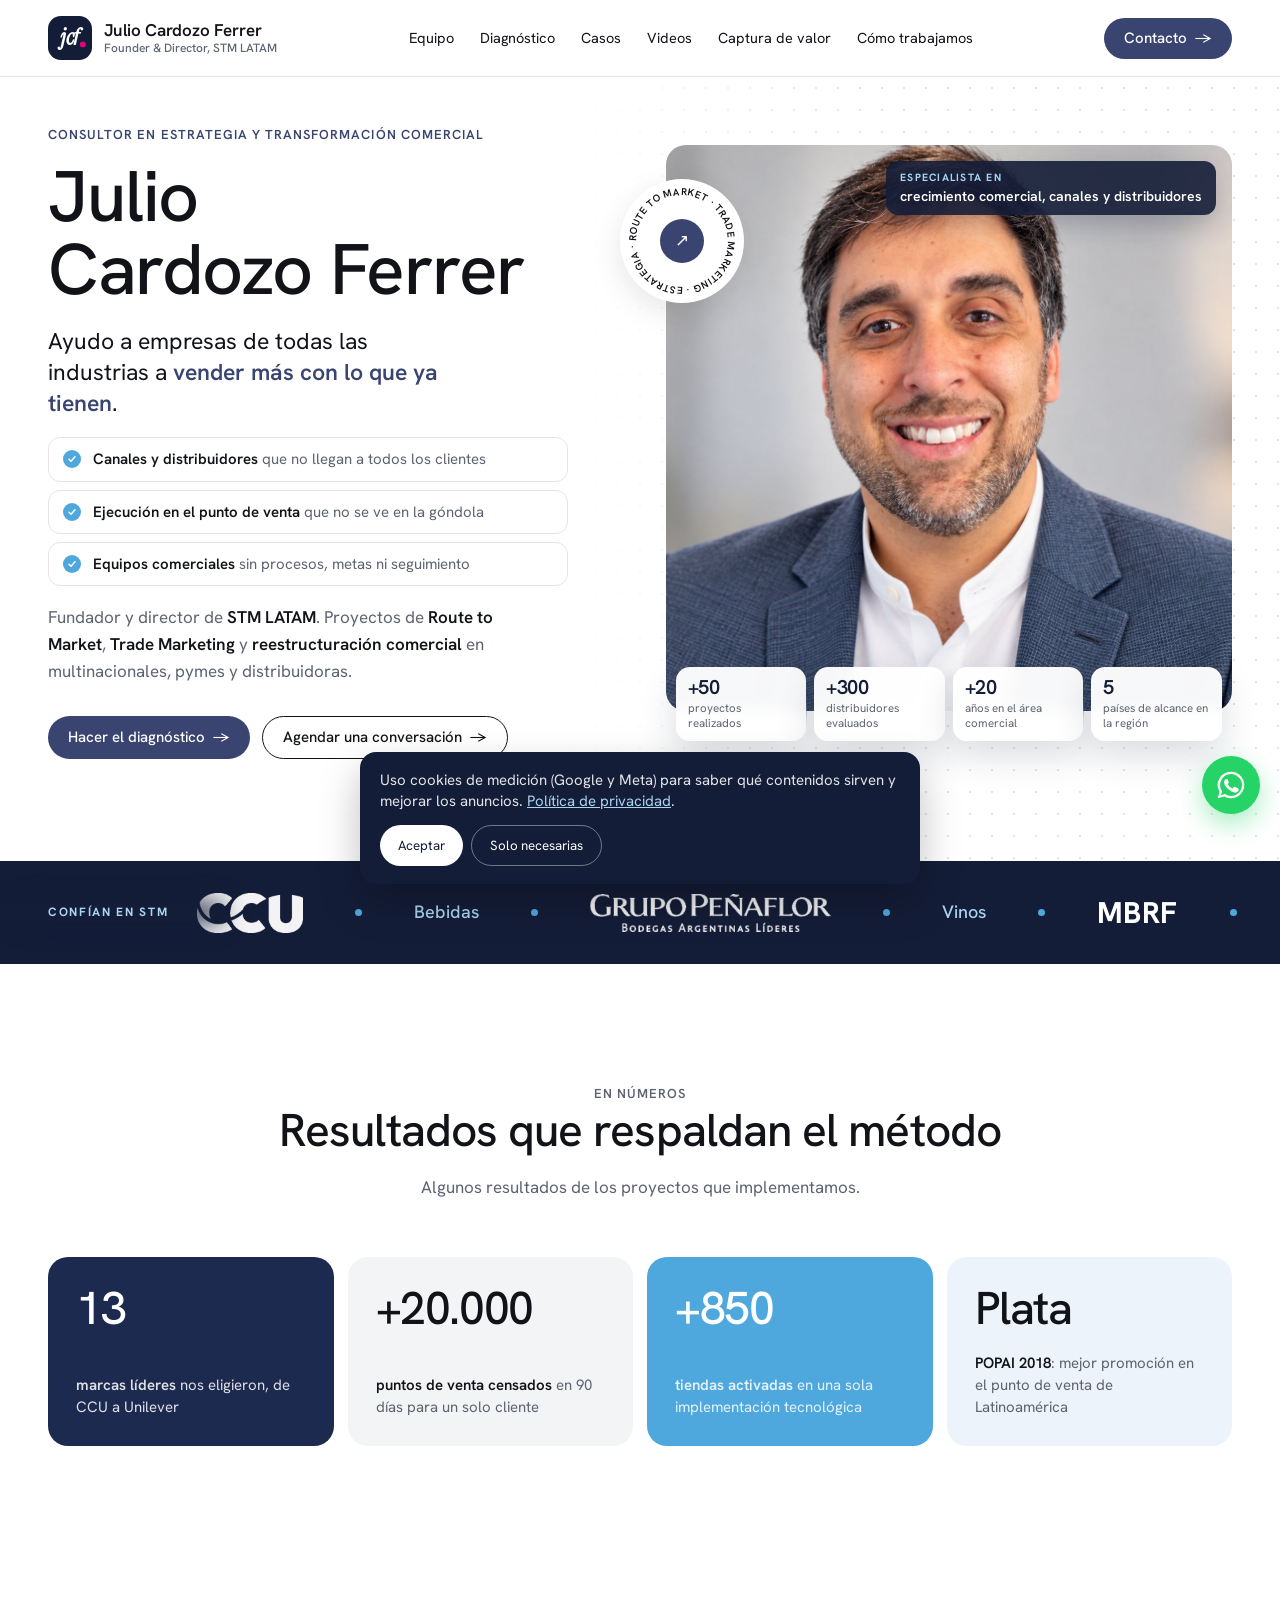
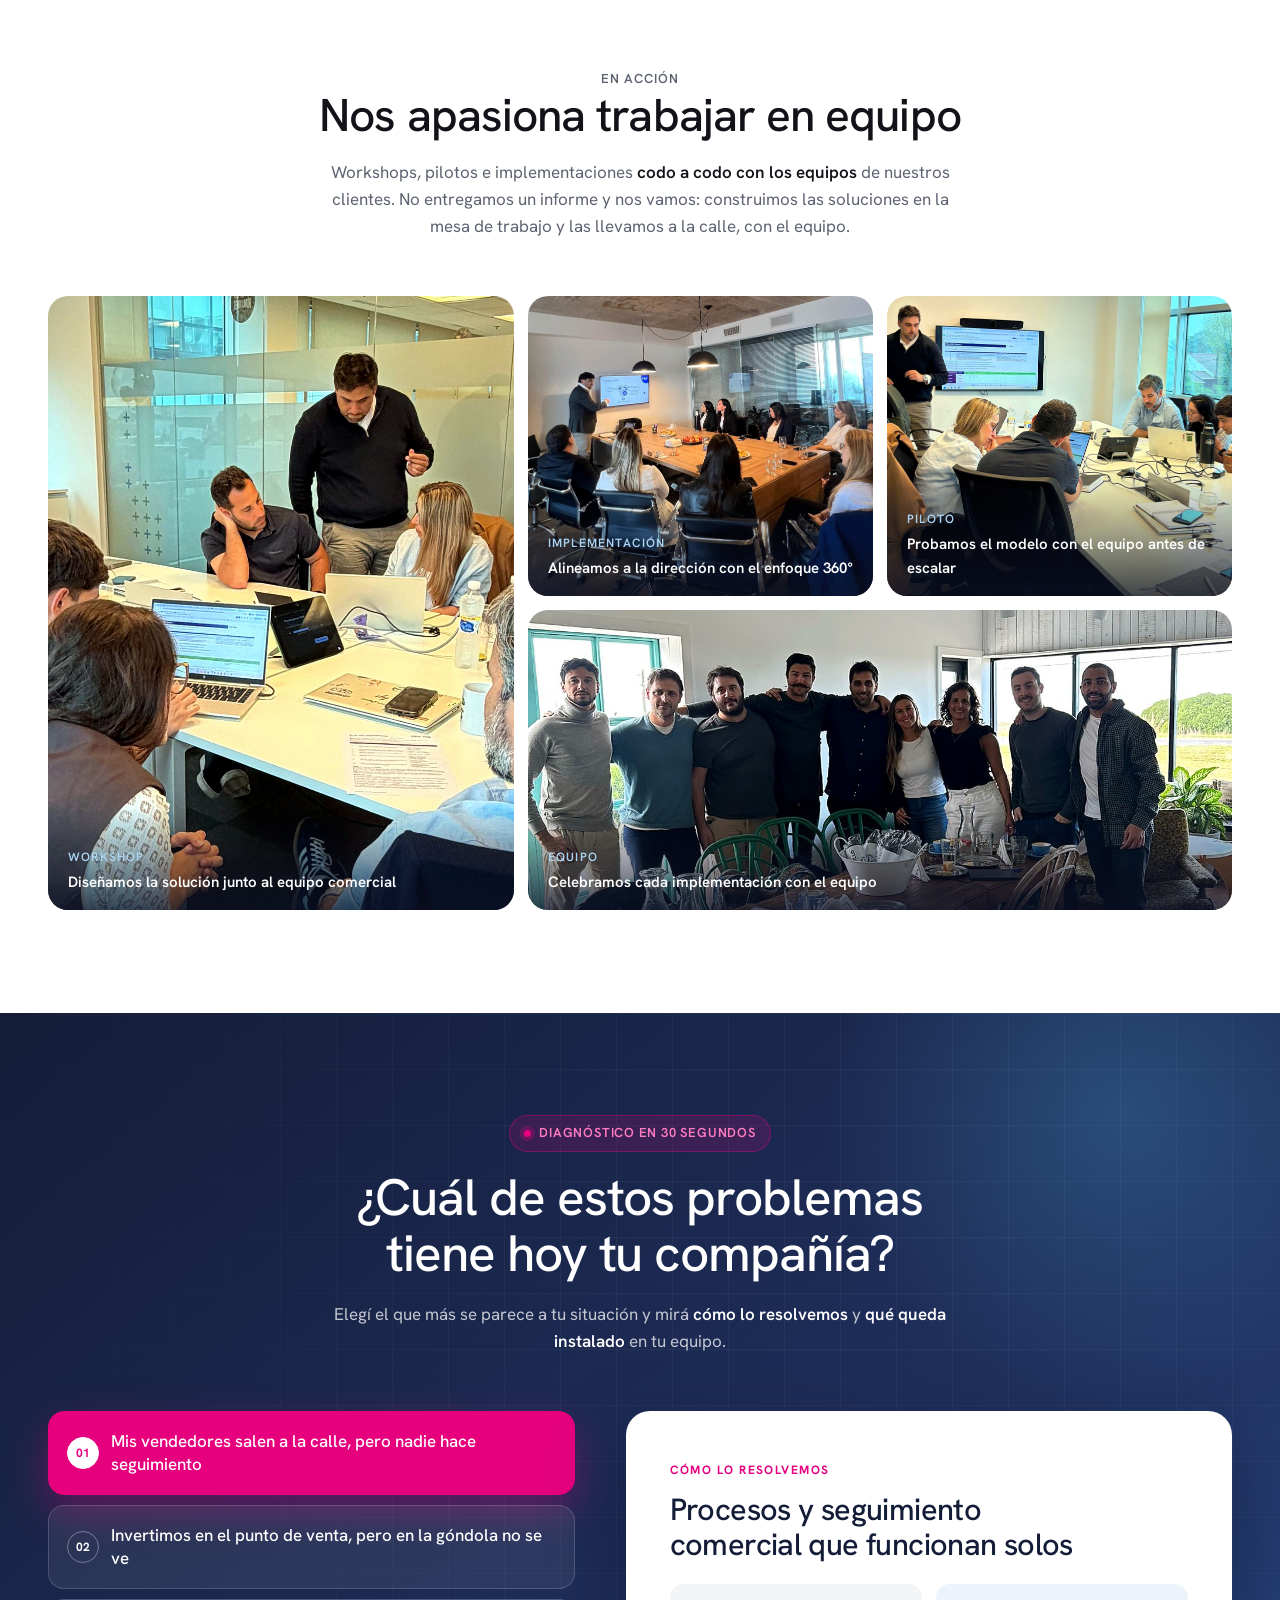
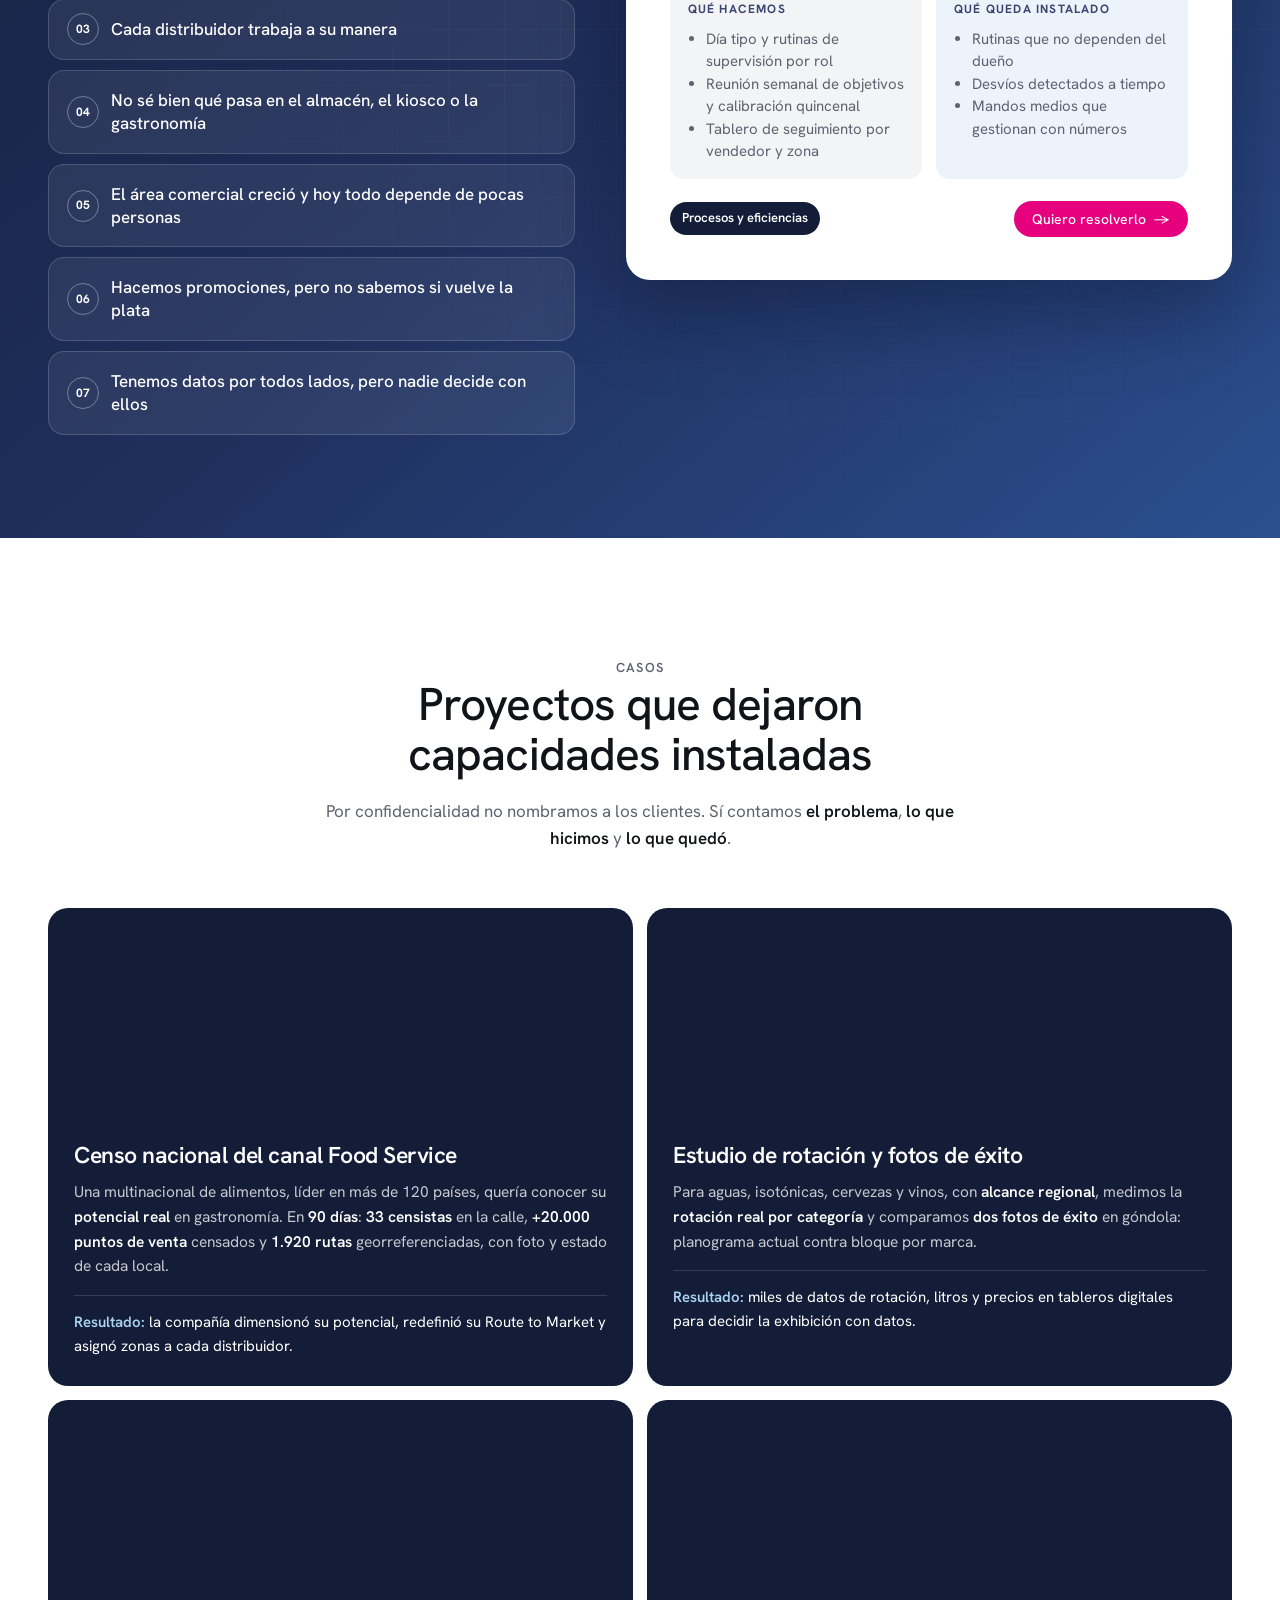
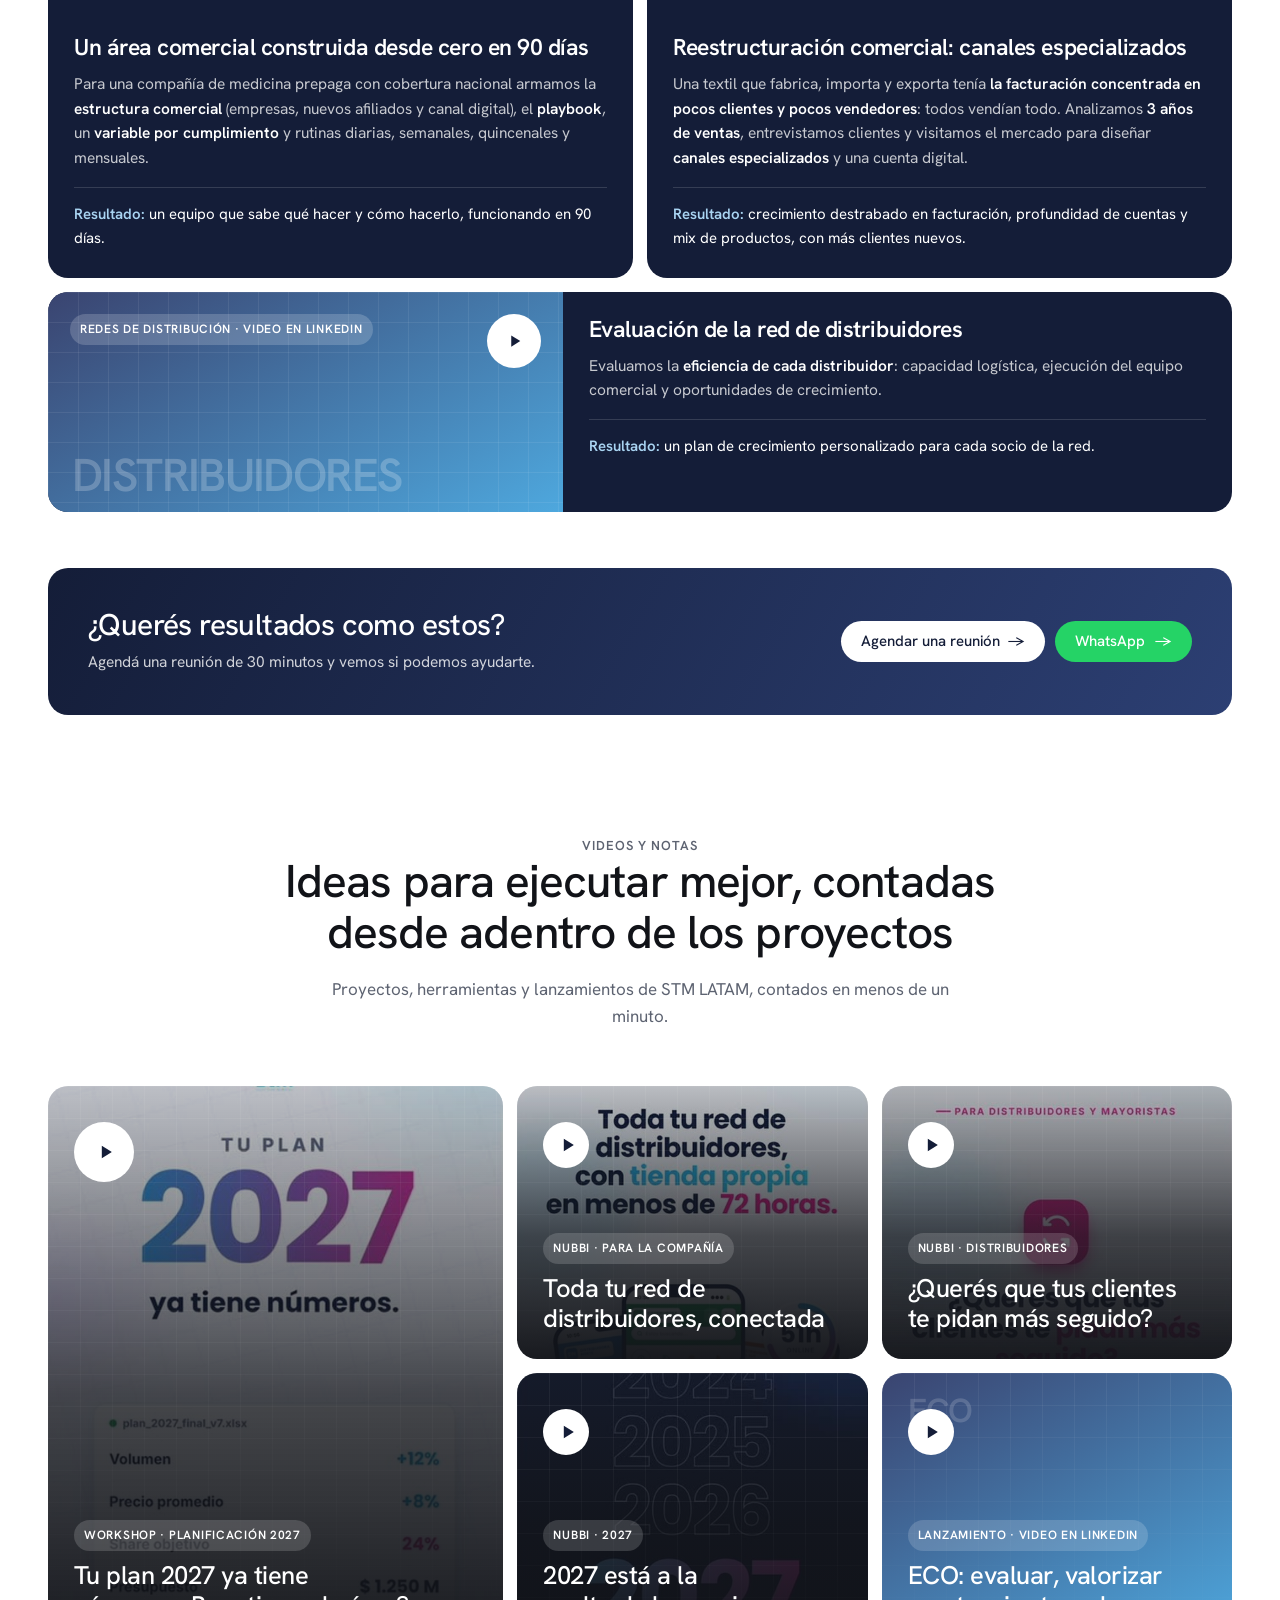
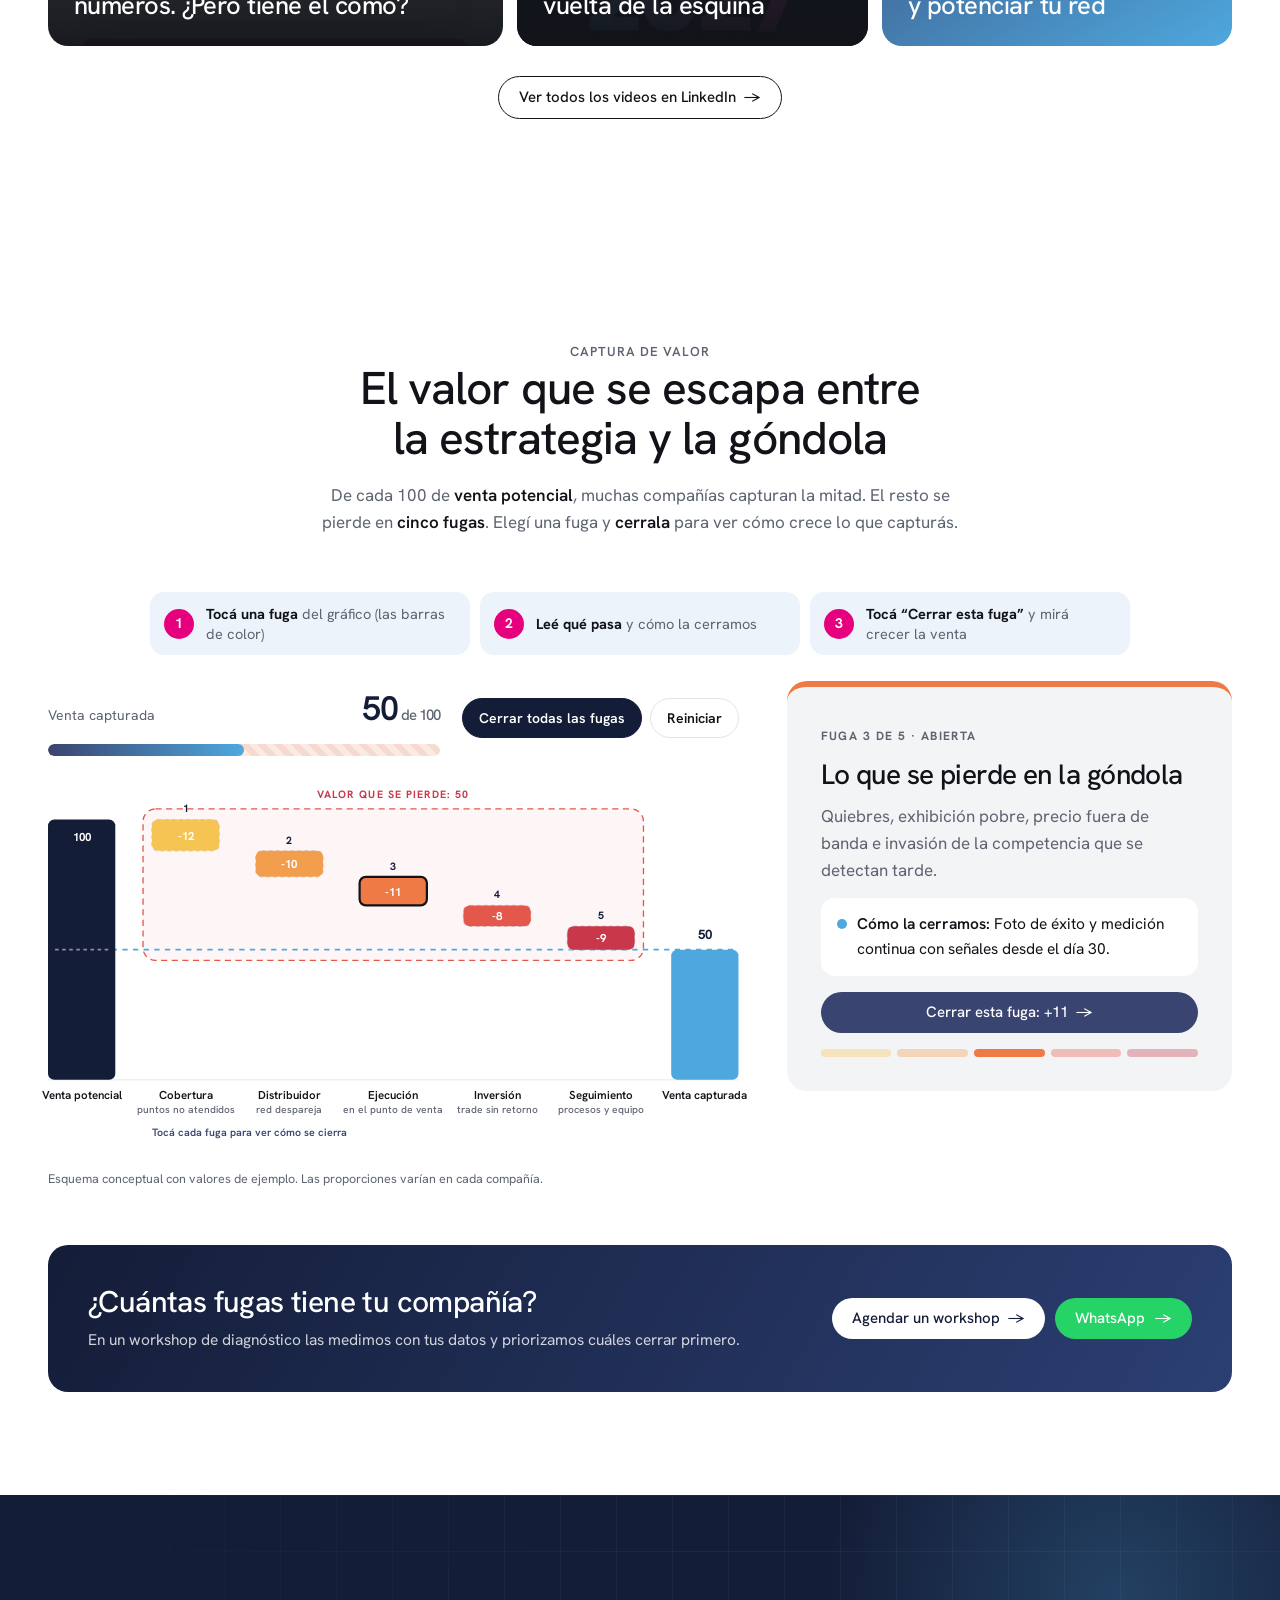
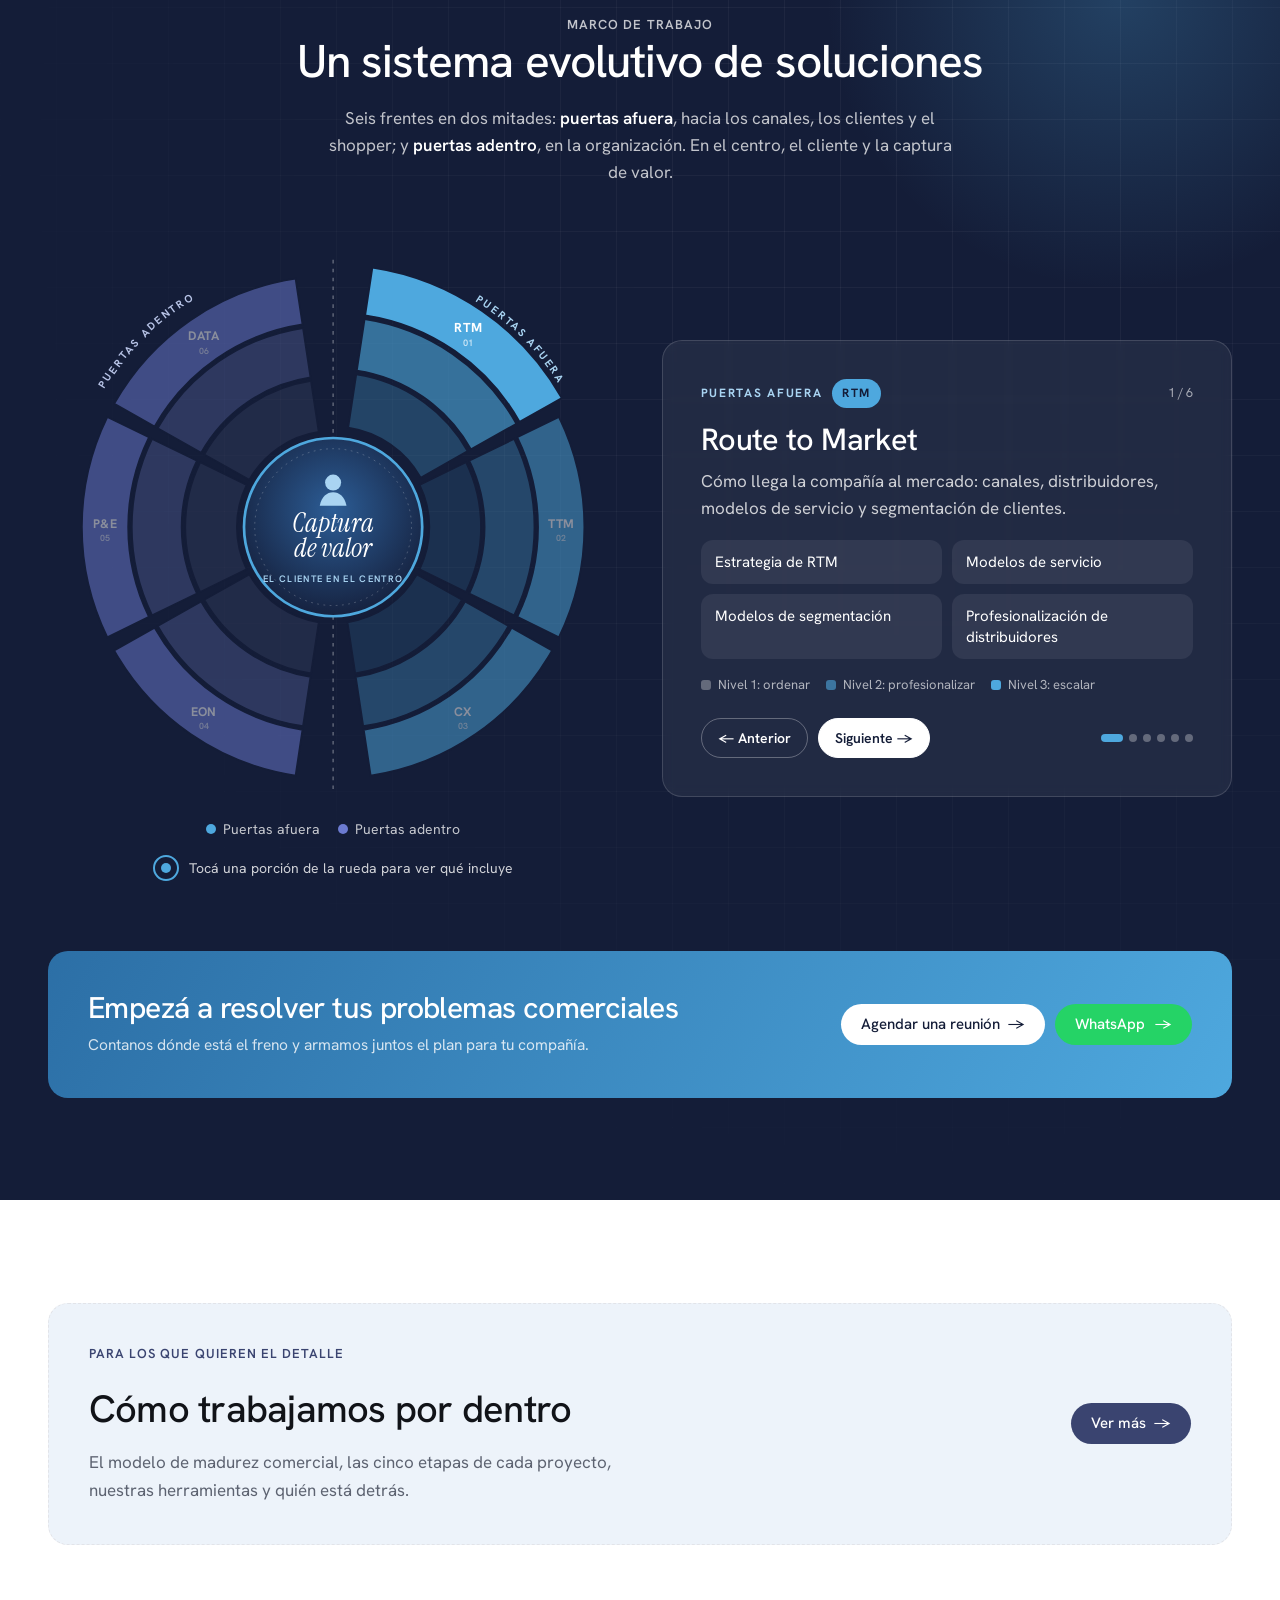
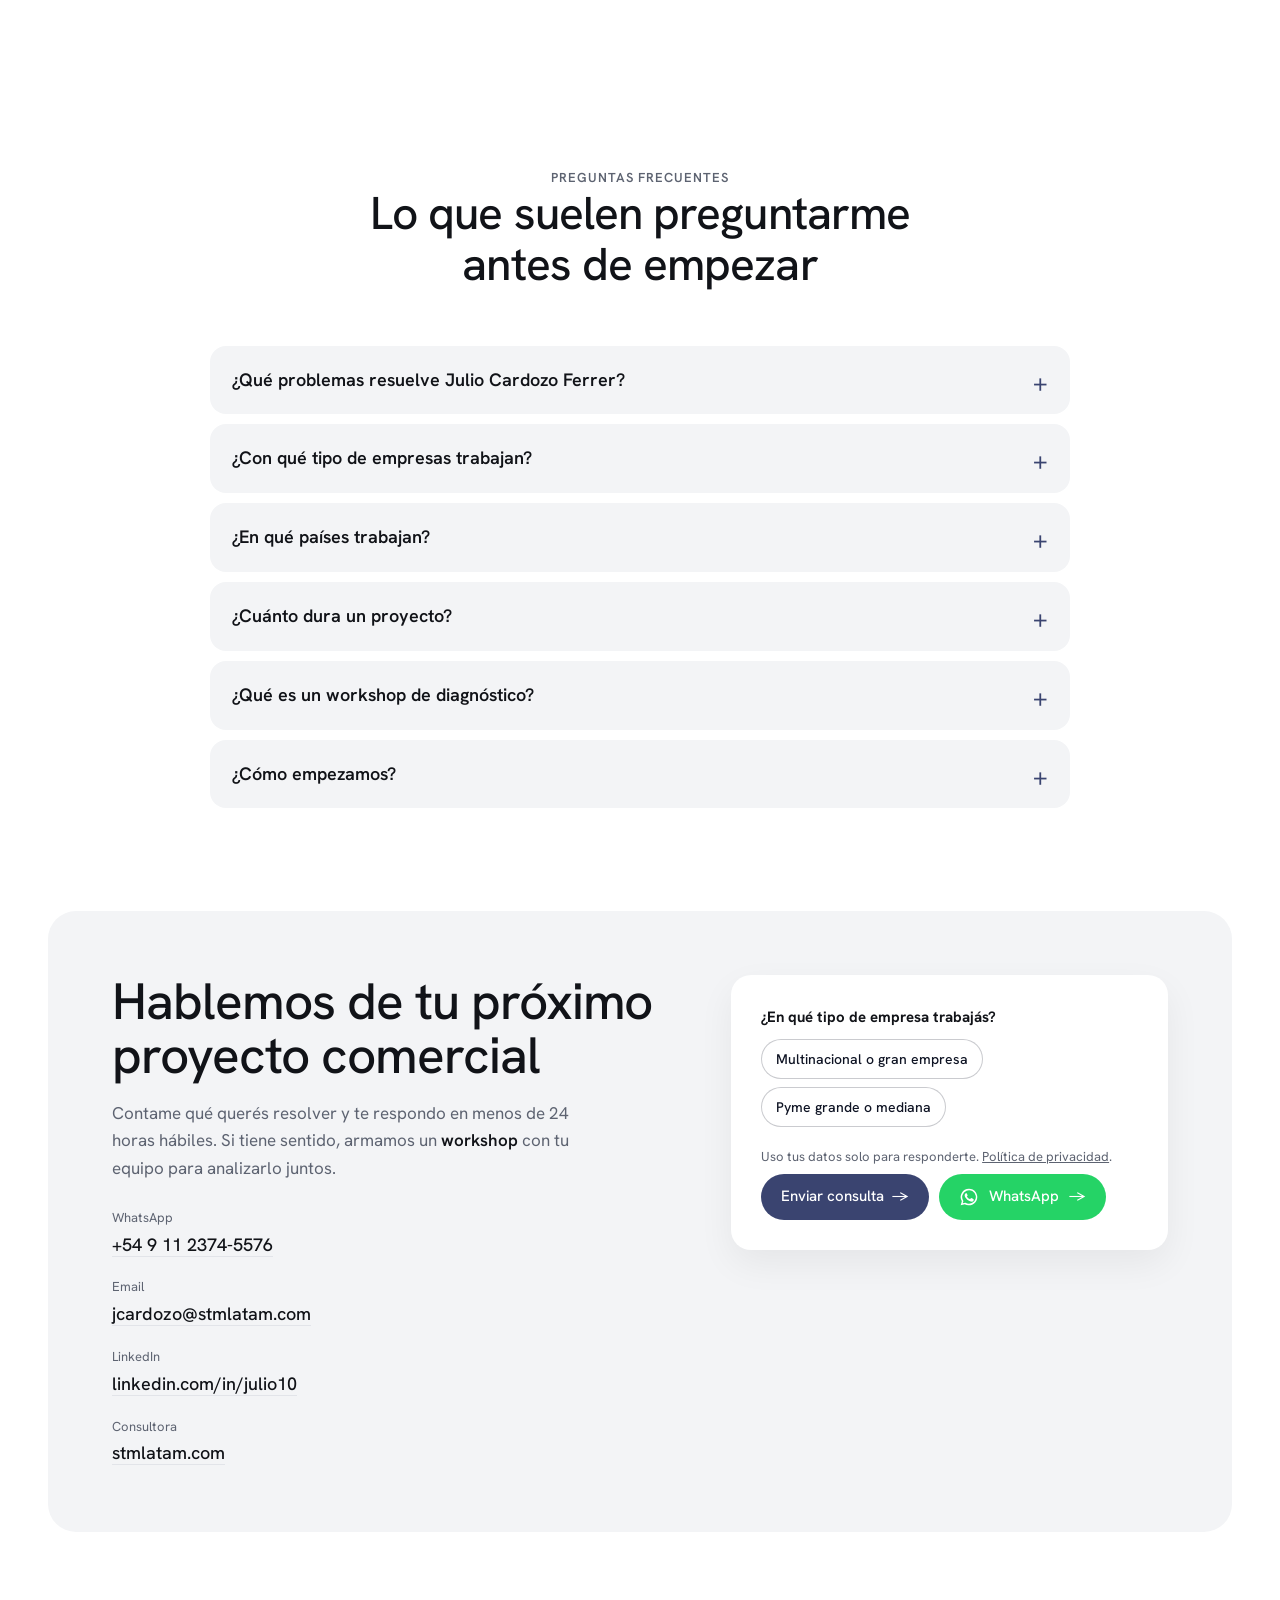
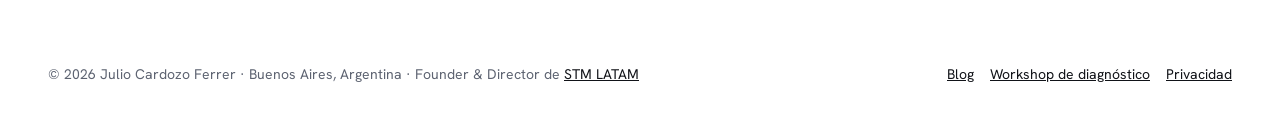
==== index.html @ 7d1ae297 "Formulario calificador: preguntas por perfil, agenda para calificados, motivo obligatorio para el re" ====
<!DOCTYPE html>
<html lang="es">
<head>
<meta charset="utf-8">
<meta name="viewport" content="width=device-width, initial-scale=1">
<title>Julio Cardozo Ferrer | Consultor en Estrategia Comercial, Route to Market y Trade Marketing</title>
<meta name="description" content="Julio Cardozo Ferrer, consultor en estrategia y transformación comercial y fundador de STM LATAM. Route to Market, Trade Marketing y reestructuración comercial para multinacionales, pymes y distribuidoras de América Latina.">
<link rel="canonical" href="https://juliocardozoferrer.com/">
<meta name="author" content="Julio Cardozo Ferrer">
<meta property="og:type" content="profile">
<meta property="og:locale" content="es_AR">
<meta property="og:title" content="Julio Cardozo Ferrer | Consultor en Estrategia Comercial">
<meta property="og:description" content="Fundador de STM LATAM. Route to Market, Trade Marketing y transformación comercial en América Latina.">
<meta property="og:url" content="https://juliocardozoferrer.com/">
<meta property="og:image" content="https://juliocardozoferrer.com/julio-cardozo-ferrer-consultor-stm-latam.jpg">
<meta property="profile:first_name" content="Julio">
<meta property="profile:last_name" content="Cardozo Ferrer">
<meta name="twitter:card" content="summary_large_image">
<script type="application/ld+json">
{
  "@context": "https://schema.org",
  "@graph": [
    {
      "@type": "Person",
      "@id": "https://juliocardozoferrer.com/#julio",
      "name": "Julio Cardozo Ferrer",
      "givenName": "Julio",
      "familyName": "Cardozo Ferrer",
      "url": "https://juliocardozoferrer.com/",
      "image": ["https://juliocardozoferrer.com/julio-cardozo-ferrer-consultor-stm-latam.jpg", "https://juliocardozoferrer.com/fotos/julio-cardozo-ferrer-workshop-equipo-comercial.jpg", "https://juliocardozoferrer.com/fotos/julio-cardozo-ferrer-presentacion-enfoque-360.jpg"],
      "jobTitle": "Founder & Director de STM LATAM",
      "description": "Consultor en estrategia y transformación comercial, especializado en Route to Market, Trade Marketing, gestión de distribuidores y reestructuración comercial.",
      "worksFor": { "@id": "https://www.stmlatam.com/#org" },
      "homeLocation": { "@type": "Place", "name": "Buenos Aires, Argentina" },
      "birthPlace": { "@type": "Place", "name": "Mar del Plata, Argentina" },
      "alumniOf": [
        { "@type": "CollegeOrUniversity", "name": "Universidad Nacional de La Matanza" },
        { "@type": "CollegeOrUniversity", "name": "Universidad Torcuato Di Tella" },
        { "@type": "CollegeOrUniversity", "name": "IAE Business School" },
        { "@type": "CollegeOrUniversity", "name": "Universidad Austral" }
      ],
      "award": "Plata, Mejor Promoción del Punto de Venta Latinoamericana, POPAI 2018",
      "knowsAbout": ["Route to Market", "Trade Marketing", "Estrategia comercial", "Gestión de distribuidores", "Reestructuración comercial", "Canal moderno", "Canal tradicional", "Food Service", "Consumo masivo"],
      "sameAs": [
        "https://www.linkedin.com/in/julio10",
        "https://www.stmlatam.com/"
      ]
    },
    {
      "@type": "Organization",
      "@id": "https://www.stmlatam.com/#org",
      "name": "STM LATAM",
      "alternateName": "Smart Trade Marketing",
      "url": "https://www.stmlatam.com/",
      "foundingDate": "2017",
      "founder": { "@id": "https://juliocardozoferrer.com/#julio" }
    }
  ]
}
</script>
<link rel="preconnect" href="https://fonts.googleapis.com">
<link rel="preconnect" href="https://fonts.gstatic.com" crossorigin>
<link rel="icon" href="data:image/svg+xml,%3Csvg xmlns=%27http://www.w3.org/2000/svg%27 viewBox=%270 0 48 48%27%3E%3Crect width=%2748%27 height=%2748%27 rx=%2714%27 fill=%27%23141d38%27/%3E%3Ctext x=%2723%27 y=%2732%27 text-anchor=%27middle%27 font-family=%27Georgia,serif%27 font-style=%27italic%27 font-size=%2725%27 fill=%27%23fff%27%3Ejcf%3C/text%3E%3Ccircle cx=%2738%27 cy=%2731%27 r=%273.2%27 fill=%27%23e6007e%27/%3E%3C/svg%3E">
<link href="https://fonts.googleapis.com/css2?family=Hanken+Grotesk:wght@400;500;600;700&family=Instrument+Serif:ital@0;1&display=swap" rel="stylesheet">
<style>
:root {
  /* Limpio y sobrio: blanco, tarjetas gris claro, azul marino y celeste. El fucsia STM solo como prueba en el test.
     Layout: retícula de 12 columnas; cada sección cuenta una idea con un gráfico propio. */
  --bg: #ffffff;
  --card: #f3f4f6;
  --line: #e2e4e9;
  --text: #111318;
  --muted: #5d6371;
  --accent: #3a4470;
  --accent-dark: #2b3356;
  --navy: #141d38;
  --navy-2: #1d2a4f;
  --sky: #4ea8de;
  --sky-soft: #a9d4f2;
  --tint: #edf3fa;
  --stm: #e6007e;
  --loss-1: #f6c453; --loss-2: #f29e4c; --loss-3: #ef7a45; --loss-4: #e4574b; --loss-5: #c9384a;
  --font: "Hanken Grotesk", "Helvetica Neue", Arial, sans-serif;
  --serif: "Instrument Serif", Georgia, serif;
  --gutter: clamp(20px, 4vw, 48px);
  --max: 1280px;
  --r: 20px;
  color-scheme: light;
}
* { box-sizing: border-box; }
html { -webkit-text-size-adjust: 100%; scroll-behavior: smooth; scroll-padding-top: 84px; }
body { margin: 0; background: var(--bg); color: var(--text); font-family: var(--font); font-size: 17px; line-height: 1.6; }
img { max-width: 100%; display: block; }
a { color: inherit; }
a:focus-visible, button:focus-visible, [tabindex]:focus-visible { outline: 2px solid var(--sky); outline-offset: 3px; }
strong { font-weight: 600; color: inherit; }
.intro p strong, .split .copy strong, .svc p strong, .hero .lead strong, .contact strong, .stat:not(.c2):not(.c3) p strong { color: var(--text); }
.dark .intro p strong, .case p strong, .mix-res strong, .tool strong { color: #fff; }
.wrap { max-width: var(--max); margin: 0 auto; padding: 0 var(--gutter); }
h1, h2, h3 { font-weight: 500; letter-spacing: -.02em; text-wrap: balance; margin: 0; }
.eyebrow { font-size: 13px; font-weight: 600; letter-spacing: .08em; text-transform: uppercase; color: var(--accent); margin: 0 0 14px; }
section.block { padding: clamp(64px, 8vw, 112px) 0; }
.intro { text-align: center; max-width: 840px; margin: 0 auto clamp(36px, 5vw, 56px); }
.intro h2 { font-size: clamp(30px, 3.6vw, 46px); line-height: 1.1; }
.intro p { color: var(--muted); margin: 18px auto 0; max-width: 64ch; }
.dark { position: relative; background: var(--navy); color: #fff; overflow: hidden; isolation: isolate; }
.dark::before { content: ""; position: absolute; inset: 0; z-index: -1; background-image: linear-gradient(rgba(255,255,255,.045) 1px, transparent 1px), linear-gradient(90deg, rgba(255,255,255,.045) 1px, transparent 1px); background-size: 56px 56px; -webkit-mask-image: radial-gradient(ellipse at 70% 20%, #000 20%, transparent 75%); mask-image: radial-gradient(ellipse at 70% 20%, #000 20%, transparent 75%); }
.dark::after { content: ""; position: absolute; width: 640px; height: 640px; right: -160px; top: -220px; z-index: -1; border-radius: 50%; background: radial-gradient(circle, rgba(78,168,222,.26), transparent 65%); }
.dark .eyebrow { color: var(--sky-soft); }
.dark .intro p { color: rgba(255,255,255,.74); }
.tint { background: var(--tint); }
.dots { background-image: radial-gradient(rgba(58,68,112,.15) 1px, transparent 1.4px); background-size: 22px 22px; }

/* Botones */
.btn { display: inline-flex; align-items: center; gap: 8px; font: 500 15px/1 var(--font); padding: 13px 20px; border-radius: 999px; text-decoration: none; border: 0; cursor: pointer; transition: background .2s ease, color .2s ease, border-color .2s ease, transform .2s ease; }
.btn::after { content: "\2192"; transition: transform .2s ease; }
.btn:hover::after { transform: translateX(3px); }
.btn.solid { background: var(--accent); color: #fff; }
.btn.solid:hover { background: var(--accent-dark); }
.btn.outline { border: 1px solid var(--text); color: var(--text); background: transparent; }
.btn.outline:hover { background: var(--text); color: #fff; }
.btn.light { background: #fff; color: var(--navy); }

/* Navegación */
.nav { position: sticky; top: 0; z-index: 40; background: rgba(255,255,255,.88); backdrop-filter: saturate(1.4) blur(12px); -webkit-backdrop-filter: saturate(1.4) blur(12px); transition: box-shadow .3s ease; }
.nav.scrolled { box-shadow: 0 8px 30px rgba(20,29,56,.08); }
.nav .wrap { display: flex; align-items: center; justify-content: space-between; gap: 16px; padding-top: 16px; padding-bottom: 16px; border-bottom: 1px solid var(--line); }
.mark { display: flex; align-items: center; gap: 12px; font-weight: 600; font-size: 17px; text-decoration: none; letter-spacing: -.01em; color: inherit; }
.mark .logo { flex: none; width: 44px; height: 44px; display: block; transition: transform .4s cubic-bezier(.2,.7,.2,1); }
.mark:hover .logo { transform: rotate(-8deg) scale(1.05); }
.mark .mtxt { display: block; line-height: 1.25; }
.mark small { display: block; font-size: 12px; font-weight: 500; color: var(--muted); letter-spacing: 0; }
.nav ul { list-style: none; display: flex; gap: 2px; margin: 0; padding: 0; }
.nav ul a { display: block; font-size: 14.5px; padding: 8px 12px; border-radius: 999px; text-decoration: none; color: var(--text); transition: background .2s ease, color .2s ease; }
.nav ul a:hover { background: var(--card); }
.nav ul a.cur { background: var(--navy); color: #fff; }
.nav .right { display: flex; align-items: center; gap: 10px; }
.burger { display: none; width: 44px; height: 44px; border-radius: 50%; border: 1px solid var(--line); background: #fff; cursor: pointer; align-items: center; justify-content: center; }
.burger span, .burger span::before, .burger span::after { display: block; width: 18px; height: 2px; background: var(--navy); border-radius: 2px; position: relative; transition: transform .3s ease, background .3s ease; }
.burger span::before, .burger span::after { content: ""; position: absolute; left: 0; }
.burger span::before { top: -6px; } .burger span::after { top: 6px; }
.menu-open .burger span { background: transparent; }
.menu-open .burger span::before { transform: translateY(6px) rotate(45deg); }
.menu-open .burger span::after { transform: translateY(-6px) rotate(-45deg); }
.mnav { position: fixed; inset: 0; z-index: 39; background: var(--navy); color: #fff; padding: 100px var(--gutter) 40px; display: flex; flex-direction: column; gap: 6px; transform: translateY(-100%); transition: transform .45s cubic-bezier(.2,.7,.2,1); overflow: auto; }
.menu-open .mnav { transform: none; }
.mnav a { color: #fff; text-decoration: none; font-size: 26px; font-weight: 500; letter-spacing: -.02em; padding: 12px 0; border-bottom: 1px solid rgba(255,255,255,.12); display: flex; justify-content: space-between; }
.mnav a small { font-size: 13px; color: var(--sky-soft); font-weight: 600; letter-spacing: .08em; }
.mnav .btn { margin-top: 22px; justify-content: center; font-size: 17px; border-bottom: 0; }

/* Portada */
.hero { position: relative; padding: clamp(28px, 4vw, 48px) 0 clamp(72px, 8vw, 104px); }
.hero::before { content: ""; position: absolute; inset: 0 0 0 auto; width: 56%; background-image: radial-gradient(rgba(58,68,112,.14) 1px, transparent 1.4px); background-size: 22px 22px; -webkit-mask-image: linear-gradient(90deg, transparent, #000 40%); mask-image: linear-gradient(90deg, transparent, #000 40%); pointer-events: none; }
.hero .wrap { position: relative; display: grid; grid-template-columns: minmax(0, 1fr) minmax(0, 1fr); gap: clamp(28px, 4vw, 56px); align-items: center; }
.hero h1 { font-size: clamp(42px, 5.6vw, 76px); line-height: 1.02; }
.hero h1 .w { display: inline-block; }
.hero h1 .w.nb { display: block; white-space: nowrap; }
.hero .role { font-size: clamp(20px, 1.8vw, 24px); line-height: 1.35; margin: 20px 0 0; max-width: 30ch; }
.hero .role strong { color: var(--accent); font-weight: 600; }
.solve { list-style: none; margin: 18px 0 0; padding: 0; display: grid; gap: 8px; max-width: 520px; }
.solve li { position: relative; padding: 11px 14px 11px 44px; background: #fff; border: 1px solid var(--line); border-radius: 12px; font-size: 15px; line-height: 1.35; color: var(--muted); }
.solve li::before { content: ""; position: absolute; left: 14px; top: 50%; width: 18px; height: 18px; margin-top: -9px; border-radius: 50%; background: var(--sky) url("data:image/svg+xml,%3Csvg xmlns='http://www.w3.org/2000/svg' viewBox='0 0 24 24'%3E%3Cpath d='M6 12.5l4 4 8-9' fill='none' stroke='white' stroke-width='3' stroke-linecap='round' stroke-linejoin='round'/%3E%3C/svg%3E") center / 12px no-repeat; }
.solve b { color: var(--text); font-weight: 600; }
.spec { position: absolute; right: 16px; top: 16px; z-index: 3; max-width: 62%; padding: 10px 14px; border-radius: 12px; background: rgba(20,29,56,.9); color: #fff; font-size: 14px; font-weight: 600; line-height: 1.3; box-shadow: 0 10px 26px rgba(20,29,56,.25); }
.spec span { display: block; font-size: 10.5px; font-weight: 700; letter-spacing: .12em; text-transform: uppercase; color: #a9d4f2; margin-bottom: 3px; }
.hero .lead { color: var(--muted); max-width: 50ch; margin: 18px 0 0; }
.actions { display: flex; flex-wrap: wrap; gap: 12px; margin-top: 30px; }
.portrait { position: relative; margin: 0 0 28px; }
.portrait .ph { position: relative; overflow: hidden; border-radius: var(--r); background: var(--card); }
.portrait img { width: 100%; height: auto; aspect-ratio: 1 / 1; object-fit: cover; will-change: transform; }
.chips-row { position: absolute; left: 18px; right: 18px; bottom: -30px; display: flex; gap: 10px; justify-content: center; }
.hchip { background: rgba(255,255,255,.96); backdrop-filter: blur(8px); border-radius: 14px; padding: 12px 16px; box-shadow: 0 14px 36px rgba(20,29,56,.16); display: flex; align-items: center; gap: 10px; flex: 1 1 0; min-width: 0; animation: bob 6s ease-in-out infinite; }
.hchip:nth-child(2) { animation-delay: -2s; } .hchip:nth-child(3) { animation-delay: -4s; }
.hchip b { display: block; font-size: 22px; font-weight: 600; letter-spacing: -.02em; color: var(--navy); line-height: 1; font-variant-numeric: tabular-nums; }
.hchip span { display: block; font-size: 12px; line-height: 1.3; color: var(--muted); margin-top: 4px; }
.hchip .ic { flex: none; width: 34px; height: 34px; border-radius: 10px; background: var(--tint); display: grid; place-items: center; }
.hchip .ic svg { width: 18px; height: 18px; stroke: var(--accent); fill: none; stroke-width: 1.8; stroke-linecap: round; stroke-linejoin: round; }
@keyframes bob { 0%, 100% { transform: translateY(0); } 50% { transform: translateY(-6px); } }
.badge { position: absolute; left: -46px; top: 34px; width: 124px; height: 124px; border-radius: 50%; background: #fff; box-shadow: 0 10px 30px rgba(17,19,24,.10); display: grid; place-items: center; }
.badge svg { position: absolute; inset: 0; width: 100%; height: 100%; will-change: transform; }
.badge text { font: 600 10px var(--font); letter-spacing: .14em; text-transform: uppercase; fill: var(--text); }
.badge .core { width: 44px; height: 44px; border-radius: 50%; background: var(--accent); color: #fff; display: grid; place-items: center; font-size: 17px; }

/* Franja de empresas */
.marquee { background: var(--navy); color: #fff; overflow: hidden; padding: 24px 0; display: flex; align-items: center; }
.marquee .lab { text-decoration: none; flex: none; position: relative; z-index: 2; background: var(--navy); padding: 0 28px 0 var(--gutter); font-size: 12px; letter-spacing: .14em; text-transform: uppercase; font-weight: 700; color: var(--sky-soft); box-shadow: 24px 0 24px var(--navy); }
.marquee .track { overflow: hidden; flex: 1; }
.marquee .row { display: flex; align-items: center; gap: 52px; width: max-content; animation: slide 60s linear infinite; }
.marquee:hover .row { animation-play-state: paused; }
.marquee .row span { font-size: clamp(18px, 2vw, 24px); font-weight: 500; white-space: nowrap; display: inline-flex; align-items: center; gap: 52px; }
.marquee .row span::after { content: ""; width: 7px; height: 7px; border-radius: 50%; background: var(--sky); }
.marquee .row .brand { font-size: clamp(22px, 2.4vw, 30px); font-weight: 700; letter-spacing: .02em; text-transform: uppercase; color: #fff; }
.marquee .row .ind { font-size: clamp(15px, 1.5vw, 18px); font-weight: 500; color: var(--sky-soft); }
.marquee .row .logo img { width: auto; display: block; filter: brightness(0) invert(1); opacity: .95; }
@keyframes slide { to { transform: translateX(-50%); } }

/* Cifras */
.stats { display: grid; grid-template-columns: repeat(4, minmax(0, 1fr)); gap: 14px; }
.stat { background: var(--card); border-radius: var(--r); padding: 28px; min-height: 180px; display: flex; flex-direction: column; justify-content: space-between; gap: 22px; }
.stat.c2 { background: var(--navy-2); color: #fff; } .stat.c3 { background: var(--sky); color: #fff; } .stat.c4 { background: var(--tint); }
.stat .n { font-size: clamp(38px, 3.6vw, 52px); font-weight: 500; line-height: 1; letter-spacing: -.03em; font-variant-numeric: tabular-nums; }
.stat .n small { font-size: .42em; font-weight: 600; letter-spacing: 0; margin-left: 4px; opacity: .8; }
.stat p { margin: 0; font-size: 15px; line-height: 1.45; color: var(--muted); }
.stat.c2 p, .stat.c3 p { color: rgba(255,255,255,.86); }

/* Test */
.test { background: linear-gradient(140deg, var(--navy) 0%, #1f2f5c 55%, #2b4f8f 100%); }
.test .intro h2 { font-size: clamp(32px, 4vw, 52px); }
.test .pill { display: inline-flex; align-items: center; gap: 8px; font-size: 13px; font-weight: 600; letter-spacing: .06em; text-transform: uppercase; background: rgba(230,0,126,.16); color: #ff7cc0; border: 1px solid rgba(230,0,126,.4); padding: 7px 14px; border-radius: 999px; margin-bottom: 18px; }
.test .pill::before { content: ""; width: 7px; height: 7px; border-radius: 50%; background: var(--stm); box-shadow: 0 0 0 4px rgba(230,0,126,.25); }
.diag { display: grid; grid-template-columns: minmax(0, 1fr) minmax(0, 1.15fr); gap: clamp(24px, 4vw, 56px); align-items: start; }
.symptoms { display: flex; flex-direction: column; gap: 10px; counter-reset: q; }
.symptom { counter-increment: q; text-align: left; font: 500 17px/1.35 var(--font); color: #fff; background: rgba(255,255,255,.07); border: 1px solid rgba(255,255,255,.16); border-radius: 16px; padding: 18px 20px 18px 62px; cursor: pointer; position: relative; transition: background .25s ease, border-color .25s ease, transform .25s ease, box-shadow .25s ease; }
.symptom::before { content: counter(q, decimal-leading-zero); position: absolute; left: 18px; top: 50%; transform: translateY(-50%); width: 30px; height: 30px; border-radius: 50%; border: 1.5px solid rgba(255,255,255,.35); display: grid; place-items: center; font-size: 12px; font-weight: 700; }
.symptom:hover { transform: translateX(4px); background: rgba(255,255,255,.12); }
.symptom[aria-pressed="true"] { background: var(--stm); border-color: var(--stm); box-shadow: 0 16px 40px rgba(230,0,126,.35); }
.symptom[aria-pressed="true"]::before { background: #fff; color: var(--stm); border-color: #fff; }
.answer { position: sticky; top: 24px; background: #fff; color: var(--text); border-radius: calc(var(--r) + 4px); padding: clamp(28px, 3.4vw, 44px); box-shadow: 0 30px 80px rgba(5,10,30,.35); }
.answer .k { font-size: 12px; font-weight: 700; letter-spacing: .12em; text-transform: uppercase; color: var(--stm); }
.answer h3 { font-size: clamp(24px, 2.4vw, 32px); line-height: 1.15; margin: 10px 0 22px; color: var(--navy); }
.answer .cols { display: grid; grid-template-columns: 1fr 1fr; gap: 14px; }
.answer .box { background: var(--card); border-radius: 14px; padding: 16px 18px; }
.answer .box.b2 { background: var(--tint); }
.answer .box b { display: block; font-size: 12px; letter-spacing: .1em; text-transform: uppercase; color: var(--accent); margin-bottom: 8px; font-weight: 700; }
.answer .box ul { margin: 0; padding-left: 18px; font-size: 15px; line-height: 1.5; color: var(--muted); }
.answer .meta { display: flex; flex-wrap: wrap; gap: 10px; margin-top: 22px; align-items: center; }
.answer .meta .area { font-size: 13px; padding: 6px 12px; border-radius: 999px; background: var(--navy); color: #fff; font-weight: 600; }
.answer .meta .btn { margin-left: auto; background: var(--stm); color: #fff; padding: 11px 18px; font-size: 14px; }
.answer .meta .btn:hover { background: #c4006b; }
.swap { animation: swap .45s cubic-bezier(.2,.7,.2,1); }
@keyframes swap { from { opacity: 0; transform: translateY(10px); } to { opacity: 1; transform: none; } }

/* Cascada de valor */
.leak { display: grid; grid-template-columns: minmax(0, 1.55fr) minmax(0, 1fr); gap: clamp(24px, 4vw, 48px); align-items: start; }
.wf-top { display: flex; flex-wrap: wrap; align-items: center; gap: 14px 22px; margin-bottom: 14px; }
.meter { flex: 1 1 280px; }
.meter .row { display: flex; justify-content: space-between; align-items: baseline; font-size: 14px; color: var(--muted); margin-bottom: 8px; }
.meter .row b { font-size: 34px; font-weight: 600; letter-spacing: -.03em; color: var(--navy); font-variant-numeric: tabular-nums; }
.meter .row b small { font-size: 15px; color: var(--muted); font-weight: 500; }
.meter .bar { height: 12px; border-radius: 6px; background: repeating-linear-gradient(45deg, #f6d9cf 0 6px, #fbeae4 6px 12px); overflow: hidden; }
.meter .bar span { display: block; height: 100%; background: linear-gradient(90deg, var(--accent), var(--sky)); border-radius: 6px; width: 50%; transition: width .2s linear; }
.wf-btns { display: flex; gap: 8px; flex-wrap: wrap; }
.chip-btn { font: 600 14px var(--font); border-radius: 999px; padding: 10px 16px; cursor: pointer; border: 1px solid var(--line); background: #fff; color: var(--text); }
.chip-btn.main { background: var(--navy); color: #fff; border-color: var(--navy); }
.chip-btn:hover { border-color: var(--accent); }
.wf { width: 100%; display: block; overflow: visible; }
.wf .b { cursor: pointer; }
.wf .b.on .main { stroke: var(--text); stroke-width: 2.5; }
.wf .lb { font: 600 13px var(--font); fill: var(--text); text-anchor: middle; }
.wf .sub { font: 500 11.5px var(--font); fill: var(--muted); text-anchor: middle; }
.wf .num { font: 700 12px var(--font); fill: var(--navy); text-anchor: middle; }
.wf .val { font: 700 13px var(--font); fill: #fff; text-anchor: middle; pointer-events: none; }
.wf .ghost { fill: none; stroke: #c9ced8; stroke-width: 1.5; stroke-dasharray: 4 4; }
.wf .half { stroke: var(--sky); stroke-width: 2; stroke-dasharray: 6 6; }
.wf .lossbox { fill: rgba(228,87,75,.05); stroke: var(--loss-4); stroke-width: 1.5; stroke-dasharray: 7 5; }
.wf .loss-lab { font: 700 12px var(--font); letter-spacing: .1em; fill: var(--loss-5); text-transform: uppercase; }
.wf .cap-lab { font: 700 15px var(--font); fill: var(--navy); text-anchor: middle; }
.wf .hint { font: 600 12px var(--font); fill: var(--accent); }
.leak-panel { background: var(--card); border-radius: var(--r); padding: clamp(24px, 3vw, 34px); border-top: 6px solid var(--c, var(--accent)); }
.leak-panel .k { font-size: 12px; font-weight: 700; letter-spacing: .12em; text-transform: uppercase; color: var(--muted); }
.leak-panel h3 { font-size: clamp(22px, 2.2vw, 28px); line-height: 1.15; margin: 10px 0 12px; }
.leak-panel p { color: var(--muted); margin: 0 0 14px; }
.leak-panel .fixit { display: flex; gap: 10px; align-items: flex-start; background: #fff; border-radius: 14px; padding: 14px 16px; font-size: 15.5px; margin-bottom: 16px; }
.leak-panel .fixit::before { content: ""; flex: none; width: 10px; height: 10px; margin-top: 7px; border-radius: 50%; background: var(--sky); }
.leak-panel .act { width: 100%; justify-content: center; }
.leak-panel .act.done { background: #fff; color: var(--accent); border: 1px solid var(--accent); }
.leak-steps { display: flex; gap: 6px; margin-top: 16px; }
.leak-steps button { flex: 1; height: 8px; border: 0; border-radius: 4px; cursor: pointer; background: var(--c); opacity: .35; padding: 0; }
.leak-steps button.on { opacity: 1; }
.leak-steps button.ok { background: var(--sky); opacity: 1; }
.note-c { font-size: 12.5px; color: var(--muted); margin: 10px 0 0; }

/* Sobre */
.split { display: grid; grid-template-columns: minmax(0, 1fr) minmax(0, 1fr); gap: clamp(28px, 4vw, 56px); align-items: center; }
.quote-card { background: var(--navy); color: #fff; border-radius: var(--r); padding: clamp(32px, 4vw, 56px); position: relative; overflow: hidden; }
.quote-card::after { content: ""; position: absolute; right: -70px; bottom: -70px; width: 240px; height: 240px; border-radius: 50%; border: 34px solid rgba(78,168,222,.18); }
.quote-card p { font-family: var(--serif); font-style: italic; font-size: clamp(30px, 3.2vw, 44px); line-height: 1.1; margin: 0; position: relative; }
.quote-card span { display: block; margin-top: 24px; font-size: 14px; color: var(--sky-soft); position: relative; }
.split h2 { font-size: clamp(30px, 3.4vw, 44px); line-height: 1.1; }
.split .copy p { color: var(--muted); margin: 16px 0 0; max-width: 60ch; }

/* Madurez 3x3 */
.maturity { display: grid; grid-template-columns: minmax(0, 1fr) minmax(0, 1.2fr); gap: clamp(24px, 4vw, 56px); align-items: end; }
.stairs { display: grid; grid-template-columns: repeat(3, minmax(0, 1fr)); gap: 14px; align-items: end; min-height: 400px; }
.lvl { border: 0; padding: 0; background: none; font: inherit; color: inherit; text-align: left; cursor: pointer; display: flex; flex-direction: column; gap: 10px; height: 100%; justify-content: flex-end; }
.lvl .hd { display: flex; flex-direction: column; gap: 2px; padding: 0 4px; }
.lvl .hd small { font-size: 12px; font-weight: 700; letter-spacing: .12em; text-transform: uppercase; color: var(--accent); }
.lvl .hd span { font-size: clamp(17px, 1.8vw, 23px); font-weight: 600; letter-spacing: -.01em; overflow-wrap: anywhere; }
.subs { display: grid; grid-template-columns: repeat(3, 1fr); gap: 5px; align-items: end; }
.subs i { display: block; border-radius: 8px 8px 4px 4px; background: var(--h); transform-origin: 50% 100%; transition: transform .9s cubic-bezier(.2,.7,.2,1), background .3s ease; }
.js .stairs:not(.in) .subs i { transform: scaleY(.1); }
.lvl:nth-child(1) .subs i { --h: #c9d6ea; } .lvl:nth-child(2) .subs i { --h: #8fb0dc; } .lvl:nth-child(3) .subs i { --h: #4f7fc0; }
.lvl[aria-pressed="true"] .subs i { --h: var(--accent); }
.lvl[aria-pressed="true"]:nth-child(3) .subs i { --h: var(--navy); }
.lvl[aria-pressed="true"] .hd small { color: var(--sky); }
.mat-panel { background: #fff; border: 1px solid var(--line); border-radius: var(--r); padding: clamp(24px, 3vw, 36px); }
.mat-panel .tp { display: flex; align-items: baseline; justify-content: space-between; gap: 12px; flex-wrap: wrap; }
.mat-panel h3 { font-size: clamp(26px, 2.6vw, 34px); line-height: 1.12; }
.mat-panel .tag { font-size: 12px; font-weight: 700; letter-spacing: .12em; text-transform: uppercase; color: var(--accent); }
.mat-panel .lead2 { color: var(--muted); margin: 10px 0 18px; }
.mat-panel .sym { background: var(--card); border-radius: 14px; padding: 14px 16px; margin-bottom: 16px; }
.mat-panel .sym b { display: block; font-size: 12px; letter-spacing: .1em; text-transform: uppercase; color: var(--muted); margin-bottom: 8px; }
.mat-panel .sym ul { margin: 0; padding-left: 18px; font-size: 15px; color: var(--text); line-height: 1.5; }
.mat-panel ol { list-style: none; margin: 0; padding: 0; }
.mat-panel ol li { display: grid; grid-template-columns: 44px minmax(0, 1fr); gap: 12px; padding: 12px 0; border-top: 1px solid var(--line); }
.mat-panel ol li em { font-style: normal; font-size: 13px; font-weight: 700; color: #fff; background: var(--accent); border-radius: 10px; height: 32px; display: grid; place-items: center; font-variant-numeric: tabular-nums; }
.mat-panel ol li b { display: block; font-weight: 600; font-size: 16.5px; }
.mat-panel ol li span { color: var(--muted); font-size: 14.5px; line-height: 1.45; }
.mat-panel .res { margin-top: 14px; background: var(--navy); color: #fff; border-radius: 14px; padding: 14px 16px; font-size: 15px; }
.mat-panel .res b { color: var(--sky-soft); font-size: 12px; letter-spacing: .1em; text-transform: uppercase; display: block; margin-bottom: 4px; }
.mat-nav { display: flex; gap: 8px; margin-top: 16px; }

/* Rueda */
.fw { display: grid; grid-template-columns: minmax(0, 1fr) minmax(0, 1fr); gap: clamp(20px, 3.4vw, 56px); align-items: center; }
.fw-wrap { position: relative; }
.fw-svg { width: 100%; max-width: 600px; max-height: 72vh; margin: 0 auto; display: block; overflow: visible; }
.fw-svg .rot { transform-origin: 320px 320px; transition: transform 1s cubic-bezier(.3,.8,.25,1); }
.fw-svg .lbl { transition: transform 1s cubic-bezier(.3,.8,.25,1); }
.fw-svg .half { transition: opacity .4s ease; }
.fw-legend { display: flex; justify-content: center; gap: 18px; margin: 6px 0 0; font-size: 14px; color: rgba(255,255,255,.75); }
.fw-legend i { display: inline-block; width: 10px; height: 10px; border-radius: 50%; margin-right: 7px; vertical-align: 0; }
.fw-svg .seg { cursor: pointer; transition: opacity .3s ease, transform .35s cubic-bezier(.2,.7,.2,1); transform-origin: 320px 320px; }
.fw-svg .seg path { stroke: var(--navy); stroke-width: 2; }
.fw-svg .seg:focus { outline: none; }
.fw-svg .seg:focus-visible path:last-of-type { stroke: #fff; }
.fw-svg .seg.on { transform: scale(1.045); }
.fw-svg.has .seg:not(.on) { opacity: .5; }
.fw-svg .seg:hover { opacity: 1 !important; }
.fw-svg .lab { font: 700 14px var(--font); fill: #fff; text-anchor: middle; pointer-events: none; letter-spacing: .03em; }
.fw-svg .lab-n { font: 600 10px var(--font); fill: rgba(255,255,255,.7); text-anchor: middle; pointer-events: none; }
.fw-svg .half { font: 700 12px var(--font); letter-spacing: .22em; fill: var(--sky-soft); }
.fw-svg .half.in { fill: #b7c3e6; }
.fw-svg .core-t { font-family: var(--serif); font-style: italic; fill: #fff; text-anchor: middle; }
.fw-svg .core-s { font: 600 10.5px var(--font); letter-spacing: .14em; fill: var(--sky-soft); text-anchor: middle; text-transform: uppercase; }
.fw-svg .divider { stroke: rgba(255,255,255,.35); stroke-width: 1.5; stroke-dasharray: 4 6; }
.fw-svg .pulse { fill: none; stroke: #fff; stroke-width: 2; opacity: 0; pointer-events: none; }
.fw-svg .pulse.go { animation: ring 1.8s ease-out infinite; }
@keyframes ring { 0% { opacity: .9; stroke-width: 3; } 100% { opacity: 0; stroke-width: 14; } }
.fw-hint { display: flex; align-items: center; justify-content: center; gap: 10px; margin-top: 14px; font-size: 14px; color: rgba(255,255,255,.8); }
.fw-hint i { width: 26px; height: 26px; border-radius: 50%; border: 2px solid var(--sky); position: relative; }
.fw-hint i::after { content: ""; position: absolute; inset: 6px; border-radius: 50%; background: var(--sky); animation: tap 1.4s ease-in-out infinite; }
@keyframes tap { 50% { transform: scale(.5); } }
.fw-panel { background: rgba(255,255,255,.06); border: 1px solid rgba(255,255,255,.14); border-radius: var(--r); padding: clamp(24px, 3vw, 38px); backdrop-filter: blur(6px); display: flex; flex-direction: column; }
.fw-panel .top { display: flex; align-items: center; gap: 10px; flex-wrap: wrap; }
.fw-panel .side { font-size: 12px; font-weight: 700; letter-spacing: .14em; text-transform: uppercase; color: var(--sky-soft); }
.fw-panel .code { font-size: 12px; font-weight: 700; letter-spacing: .12em; color: var(--navy); background: var(--sky); padding: 5px 10px; border-radius: 999px; }
.fw-panel .cnt { margin-left: auto; font-size: 13px; color: rgba(255,255,255,.6); font-variant-numeric: tabular-nums; }
.fw-panel h3 { font-size: clamp(24px, 2.4vw, 32px); margin: 14px 0 10px; line-height: 1.15; }
.fw-panel p { color: rgba(255,255,255,.78); margin: 0 0 18px; }
.fw-panel ul { list-style: none; margin: 0; padding: 0; display: grid; grid-template-columns: 1fr 1fr; gap: 10px; }
.fw-panel li { font-size: 15px; padding: 12px 14px; border-radius: 12px; background: rgba(255,255,255,.07); line-height: 1.35; }
.fw-nav { display: flex; align-items: center; gap: 10px; margin-top: 22px; }
.fw-nav button { font: 600 14px var(--font); border-radius: 999px; padding: 10px 16px; cursor: pointer; border: 1px solid rgba(255,255,255,.3); background: transparent; color: #fff; }
.fw-nav button.next { background: #fff; color: var(--navy); border-color: #fff; }
.fw-dots { display: flex; gap: 6px; margin-left: auto; }
.fw-dots span { width: 8px; height: 8px; border-radius: 50%; background: rgba(255,255,255,.3); }
.fw-dots span.on { background: var(--sky); width: 22px; border-radius: 4px; }
.fw-levels { display: flex; gap: 16px; margin-top: 16px; font-size: 13px; color: rgba(255,255,255,.65); flex-wrap: wrap; }
.fw-levels span::before { content: ""; display: inline-block; width: 10px; height: 10px; border-radius: 3px; margin-right: 7px; vertical-align: -1px; background: var(--c); }
.fw-close { display: none; }
.sheet-bg { display: none; }

/* Servicios */
.services { display: grid; grid-template-columns: minmax(0, 1fr) minmax(0, 1fr); gap: clamp(28px, 4vw, 56px); }
.services h2 { font-size: clamp(30px, 3.4vw, 44px); line-height: 1.1; margin-bottom: 28px; }
.svc-grid { display: grid; grid-template-columns: 1fr 1fr; gap: 14px; }
.svc { background: var(--card); border-radius: var(--r); padding: 26px; display: flex; flex-direction: column; gap: 10px; }
.svc .num { width: 40px; height: 40px; border-radius: 50%; border: 1.5px solid var(--accent); color: var(--accent); display: grid; place-items: center; font-size: 14px; font-weight: 600; margin-bottom: 12px; }
.svc h3 { font-size: 18px; font-weight: 600; line-height: 1.25; letter-spacing: -.01em; }
.svc p { margin: 0; font-size: 15px; line-height: 1.5; color: var(--muted); }
.svc-side { background: var(--accent); color: #fff; border-radius: var(--r); padding: clamp(32px, 4vw, 48px); display: flex; flex-direction: column; justify-content: space-between; gap: 32px; }
.svc-side h3 { font-size: clamp(24px, 2.4vw, 32px); line-height: 1.2; }
.svc-side ul { list-style: none; margin: 0; padding: 0; }
.svc-side li { padding: 14px 0; border-top: 1px solid rgba(255,255,255,.2); font-size: 16px; font-weight: 600; }
.svc-side li span { display: block; font-size: 14px; font-weight: 400; color: rgba(255,255,255,.75); }

/* Cadena RTM */
.chain { display: grid; grid-template-columns: repeat(5, minmax(0, 1fr)); position: relative; }
.node { position: relative; padding: 0 10px; text-align: center; cursor: default; }
.node .dot { width: 76px; height: 76px; margin: 0 auto 16px; border-radius: 50%; background: #fff; border: 2px solid var(--accent); display: grid; place-items: center; position: relative; z-index: 1; transition: background .3s ease, transform .3s ease; }
.node .dot svg { width: 30px; height: 30px; stroke: var(--accent); fill: none; stroke-width: 1.7; stroke-linecap: round; stroke-linejoin: round; }
.node:hover .dot, .node.on .dot { background: var(--accent); transform: translateY(-4px); }
.node:hover .dot svg, .node.on .dot svg { stroke: #fff; }
.node h3 { font-size: 17px; font-weight: 600; }
.node p { margin: 6px 0 0; font-size: 14px; color: var(--muted); line-height: 1.45; }
.chain::before { content: ""; position: absolute; top: 38px; left: 10%; right: 10%; height: 2px; background: repeating-linear-gradient(90deg, var(--accent) 0 10px, transparent 10px 18px); animation: flow 1.2s linear infinite; }
@keyframes flow { to { background-position: 18px 0; } }
.chain-detail { margin-top: 26px; text-align: center; min-height: 52px; font-size: 18px; }
.chain-detail b { color: var(--accent); }
.layer { margin-top: 30px; border-radius: var(--r); background: #fff; border: 1px dashed #b9c6da; padding: 20px 24px; display: grid; grid-template-columns: auto minmax(0, 1fr); gap: 20px; align-items: center; }
.layer b { font-size: 13px; letter-spacing: .1em; text-transform: uppercase; color: var(--sky); white-space: nowrap; }
.layer .chips { display: flex; flex-wrap: wrap; gap: 8px; }
.layer .chips span { font-size: 14px; background: var(--tint); color: var(--accent); padding: 7px 12px; border-radius: 999px; }

/* Metodología + reproductor */
.player { position: relative; border-radius: calc(var(--r) + 4px); overflow: hidden; background: linear-gradient(160deg, #eef3fa, #dfe8f5); aspect-ratio: 16 / 8; box-shadow: 0 30px 70px rgba(20,29,56,.14); }
.player svg.stage { position: absolute; inset: 0; width: 100%; height: 100%; }
.scene { opacity: 0; transition: opacity .35s ease; }
.scene.on { opacity: 1; }
.poster { position: absolute; inset: 0; display: grid; place-items: center; text-align: center; background: linear-gradient(150deg, rgba(20,29,56,.92), rgba(43,79,143,.88)); color: #fff; transition: opacity .4s ease; z-index: 3; }
.poster.hide { opacity: 0; pointer-events: none; }
.poster h3 { font-size: clamp(24px, 3vw, 40px); line-height: 1.1; margin: 18px 0 6px; }
.poster p { margin: 0; color: rgba(255,255,255,.75); }
.playbtn { width: 88px; height: 88px; border-radius: 50%; border: 0; background: #fff; display: grid; place-items: center; cursor: pointer; margin: 0 auto; animation: pulse 2.4s infinite; }
.playbtn svg { width: 30px; height: 30px; fill: var(--navy); margin-left: 5px; }
@keyframes pulse { 0% { box-shadow: 0 0 0 0 rgba(255,255,255,.5); } 80%, 100% { box-shadow: 0 0 0 22px rgba(255,255,255,0); } }
.cap { position: absolute; left: 18px; right: 18px; bottom: 16px; z-index: 2; display: flex; align-items: center; gap: 14px; background: rgba(20,29,56,.88); color: #fff; border-radius: 14px; padding: 12px 16px; backdrop-filter: blur(6px); }
.cap .no { flex: none; font-size: 12px; font-weight: 700; letter-spacing: .1em; background: var(--sky); color: var(--navy); border-radius: 8px; padding: 5px 8px; }
.cap .tx { flex: 1; font-size: 15px; line-height: 1.35; }
.cap .tx b { color: #fff; }
.cap .ctrl { flex: none; width: 36px; height: 36px; border-radius: 50%; border: 0; background: #fff; display: grid; place-items: center; cursor: pointer; }
.cap .ctrl svg { width: 14px; height: 14px; fill: var(--navy); }
.prog { position: absolute; left: 18px; right: 18px; top: 16px; z-index: 2; display: grid; grid-template-columns: repeat(5, 1fr); gap: 6px; }
.prog button { height: 5px; border: 0; padding: 0; border-radius: 3px; background: rgba(20,29,56,.15); cursor: pointer; overflow: hidden; position: relative; }
.prog button span { position: absolute; inset: 0; background: var(--accent); transform: scaleX(0); transform-origin: 0 50%; }
.prog button.done span { transform: scaleX(1); }
.prog button.cur span { animation: fillp var(--dur, 5.5s) linear forwards; }
.paused .prog button.cur span { animation-play-state: paused; }
@keyframes fillp { from { transform: scaleX(0); } to { transform: scaleX(1); } }
.flow { display: grid; grid-template-columns: repeat(5, minmax(0, 1fr)); gap: 8px; margin-top: 18px; }
.stage-c { position: relative; background: var(--card); padding: 22px 28px 20px 34px; clip-path: polygon(0 0, calc(100% - 18px) 0, 100% 50%, calc(100% - 18px) 100%, 0 100%, 18px 50%); display: flex; flex-direction: column; gap: 6px; border: 0; text-align: left; font: inherit; color: inherit; cursor: pointer; transition: background .3s ease, color .3s ease; }
.stage-c:first-child { clip-path: polygon(0 0, calc(100% - 18px) 0, 100% 50%, calc(100% - 18px) 100%, 0 100%); padding-left: 22px; }
.stage-c small { font-size: 12px; font-weight: 700; letter-spacing: .1em; color: var(--sky); }
.stage-c h3 { font-size: 17px; font-weight: 700; text-transform: uppercase; letter-spacing: .02em; line-height: 1.15; }
.stage-c p { margin: 0; font-size: 13.5px; color: var(--muted); line-height: 1.4; }
.stage-c .del { margin-top: 4px; font-size: 13px; font-weight: 600; color: var(--accent); }
.stage-c.cur { background: var(--accent); color: #fff; }
.stage-c.cur p, .stage-c.cur .del { color: rgba(255,255,255,.85); }
.stage-c.cur small { color: var(--sky-soft); }
.stage-c:nth-child(5) { background: var(--navy); color: #fff; }
.stage-c:nth-child(5) p, .stage-c:nth-child(5) .del { color: rgba(255,255,255,.8); }
.stage-c:nth-child(5).cur { background: var(--sky); color: var(--navy); }
.stage-c:nth-child(5).cur p, .stage-c:nth-child(5).cur .del { color: var(--navy); }

/* Animaciones stop motion (se activan con .scene.play) */
.sm-bob { animation: none; }
.play .sm-bob { animation: smbob .5s steps(2) infinite; }
.play .sm-bob.d1 { animation-delay: .25s; }
@keyframes smbob { 0% { transform: translateY(0); } 100% { transform: translateY(-5px); } }
.sm-pop { opacity: 0; }
.play .sm-pop { animation: smpop .01s steps(1) forwards; animation-delay: var(--t); }
@keyframes smpop { to { opacity: 1; } }
.sm-grow { transform: scaleY(0); transform-box: fill-box; transform-origin: 50% 100%; }
.play .sm-grow { animation: smgrow 1.6s steps(5) forwards; animation-delay: var(--t, 0s); }
@keyframes smgrow { to { transform: scaleY(1); } }
.sm-growx { transform: scaleX(0); transform-box: fill-box; transform-origin: 0 50%; }
.play .sm-growx { animation: smgrowx 1.4s steps(5) forwards; animation-delay: var(--t, 0s); }
@keyframes smgrowx { to { transform: scaleX(1); } }
.play .sm-scan { animation: smscan 3s steps(6) infinite alternate; }
@keyframes smscan { from { transform: translateX(0); } to { transform: translateX(230px); } }
.play .sm-walk { animation: smwalk 4.5s steps(9) forwards; }
@keyframes smwalk { from { transform: translateX(0); } to { transform: translateX(260px); } }
.play .sm-leg { animation: smleg .5s steps(2) infinite; transform-box: fill-box; transform-origin: 50% 0; }
@keyframes smleg { 0% { transform: rotate(14deg); } 100% { transform: rotate(-14deg); } }
.play .sm-spin { animation: smspin 4s steps(12) infinite; transform-box: fill-box; transform-origin: 50% 50%; }
@keyframes smspin { to { transform: rotate(360deg); } }
.play .sm-type { animation: smbob .3s steps(2) infinite; }

/* Casos */
.cases { display: grid; grid-template-columns: repeat(2, minmax(0, 1fr)); gap: 14px; }
.case { position: relative; border-radius: var(--r); overflow: hidden; color: #fff; display: grid; grid-template-rows: 210px auto; background: var(--navy); border: 0; padding: 0; text-align: left; font: inherit; cursor: pointer; }
.case .thumb { position: relative; background: var(--bgc); overflow: hidden; }
.case .thumb::after { content: ""; position: absolute; inset: 0; background-image: linear-gradient(rgba(255,255,255,.07) 1px, transparent 1px), linear-gradient(90deg, rgba(255,255,255,.07) 1px, transparent 1px); background-size: 30px 30px; }
.case .thumb .big { position: absolute; left: 24px; right: 24px; bottom: 16px; font-size: clamp(34px, 3.6vw, 52px); font-weight: 600; letter-spacing: -.035em; line-height: .92; text-transform: uppercase; opacity: .22; }
.case .thumb .play { position: absolute; right: 22px; top: 22px; width: 54px; height: 54px; border-radius: 50%; background: #fff; display: grid; place-items: center; transition: transform .3s ease; }
.case:hover .thumb .play { transform: scale(1.1); }
.case .thumb .play svg { width: 18px; height: 18px; fill: var(--navy); margin-left: 3px; }
.case .thumb .tag { position: absolute; left: 22px; top: 22px; font-size: 12px; font-weight: 600; letter-spacing: .06em; text-transform: uppercase; background: rgba(255,255,255,.18); padding: 6px 10px; border-radius: 999px; }
.case.wide { grid-column: 1 / -1; grid-template-rows: auto; grid-template-columns: minmax(0, 1fr) minmax(0, 1.3fr); }
.case.wide .thumb { min-height: 220px; }
.case .bd { padding: 24px 26px 28px; display: flex; flex-direction: column; gap: 10px; }
.case h3 { font-size: 23px; line-height: 1.2; font-weight: 600; }
.case p { margin: 0; color: rgba(255,255,255,.76); font-size: 15.5px; }
.case .out { margin-top: 6px; padding-top: 14px; border-top: 1px solid rgba(255,255,255,.14); color: #fff; font-size: 15px; }
.case .out b { color: var(--sky-soft); font-weight: 600; }

/* Herramientas */
.tools { display: grid; grid-template-columns: 1fr 1fr; gap: 14px; }
.tool { background: rgba(255,255,255,.05); border: 1px solid rgba(255,255,255,.12); border-radius: var(--r); padding: clamp(24px, 3vw, 36px); }
.tool h3 { font-size: 24px; line-height: 1.2; margin: 8px 0 8px; }
.tool > p { color: rgba(255,255,255,.74); margin: 0 0 18px; font-size: 15.5px; }
.tool .tag { font-size: 12px; font-weight: 700; letter-spacing: .12em; text-transform: uppercase; color: var(--sky-soft); }
.radar { width: 100%; max-width: 420px; display: block; margin: 0 auto; overflow: visible; }
.radar .grid-l { fill: none; stroke: rgba(255,255,255,.14); }
.radar .axis { stroke: rgba(255,255,255,.14); }
.radar .ax-lab { font: 500 11.5px var(--font); fill: rgba(255,255,255,.82); }
.radar .now { fill: rgba(255,255,255,.12); stroke: rgba(255,255,255,.7); stroke-width: 1.5; stroke-dasharray: 4 4; }
.radar .goal { fill: rgba(78,168,222,.35); stroke: var(--sky); stroke-width: 2.5; }
.radar .pt { fill: var(--sky); }
.legend { display: flex; gap: 18px; justify-content: center; font-size: 13px; color: rgba(255,255,255,.75); margin-top: 10px; flex-wrap: wrap; }
.legend i { display: inline-block; width: 22px; border-top: 2px dashed rgba(255,255,255,.7); vertical-align: middle; margin-right: 7px; }
.legend i.g { border-top: 3px solid var(--sky); }
.outs { display: flex; flex-wrap: wrap; gap: 8px; margin-top: 18px; }
.outs span { font-size: 13px; padding: 6px 11px; border-radius: 999px; background: rgba(255,255,255,.08); }
.tl { margin: 26px 0 8px; }
.tl .row { display: grid; grid-template-columns: 120px minmax(0, 1fr); gap: 14px; align-items: center; margin-bottom: 22px; }
.tl .row b { font-size: 13px; font-weight: 600; color: rgba(255,255,255,.82); line-height: 1.3; }
.tl .bar { position: relative; height: 36px; border-radius: 10px; background: rgba(255,255,255,.06); }
.tl .fill { position: absolute; inset: 0 auto 0 0; border-radius: 10px; width: 0; transition: width 1.6s cubic-bezier(.2,.7,.2,1); }
.tl .fill.slow { background: repeating-linear-gradient(45deg, rgba(255,255,255,.14) 0 8px, rgba(255,255,255,.06) 8px 16px); }
.tl .fill.fast { background: linear-gradient(90deg, var(--accent), var(--sky)); }
.tl .mk { position: absolute; top: 50%; transform: translate(-50%, -50%) scale(0); width: 26px; height: 26px; border-radius: 50%; background: #fff; color: var(--navy); font-size: 11px; font-weight: 700; display: grid; place-items: center; transition: transform .4s cubic-bezier(.2,1.4,.4,1); }
.tl.in .mk { transform: translate(-50%, -50%) scale(1); }
.tl.in .fill { width: 100%; }
.tl .scale { display: grid; grid-template-columns: 120px repeat(3, 1fr); gap: 14px; font-size: 12px; color: rgba(255,255,255,.55); }
.tl .scale span { text-align: right; }
.tl-notes { display: grid; grid-template-columns: repeat(3, 1fr); gap: 10px; margin-top: 18px; }
.tl-notes div { background: rgba(255,255,255,.06); border-radius: 12px; padding: 12px 14px; font-size: 13.5px; line-height: 1.4; color: rgba(255,255,255,.82); }
.tl-notes b { display: block; color: #fff; font-size: 14px; margin-bottom: 2px; }
.note-ill { font-size: 12.5px; color: rgba(255,255,255,.5); margin: 14px 0 0; }

/* Licuadora */
.blend { display: grid; grid-template-columns: minmax(0, .9fr) minmax(0, 1.25fr); gap: clamp(24px, 4vw, 56px); align-items: center; }
.ings { display: grid; grid-template-columns: 1fr 1fr; gap: 10px; }
.ing2 { display: flex; align-items: center; gap: 10px; padding: 12px 14px; border-radius: 14px; background: #fff; border: 1.5px solid var(--line); font-size: 16px; font-weight: 500; transition: opacity .4s ease, border-color .3s ease, transform .3s ease, background .3s ease; }
.ing2 i { flex: none; width: 14px; height: 14px; border-radius: 50%; background: var(--c); box-shadow: 0 0 0 4px color-mix(in srgb, var(--c) 18%, transparent); }
.ing2.now { border-color: var(--c); transform: translateX(6px); }
.ing2.used { opacity: .45; }
.ing2.used::after { content: "\2713"; margin-left: auto; color: var(--sky); font-weight: 700; }
.blend-stage { text-align: center; }
.blender { width: 100%; max-width: 560px; display: block; margin: 0 auto; overflow: visible; }
.blender .jarbody { transform-box: fill-box; transform-origin: 50% 100%; }
.blending .blender .jarbody { animation: rumble .12s linear infinite; }
@keyframes rumble { 0% { transform: translate(0, 0); } 25% { transform: translate(1.5px, -1px); } 50% { transform: translate(-1.5px, 1px); } 75% { transform: translate(1px, 1px); } 100% { transform: translate(0, 0); } }
.blender .blades { transform-box: fill-box; transform-origin: 50% 50%; }
.blending .blender .blades { animation: spinb .18s linear infinite; }
@keyframes spinb { to { transform: rotate(360deg); } }
.blender .lab { font: 600 15px var(--font); fill: var(--navy); }
.blender .glab { font: 700 13px var(--font); letter-spacing: .12em; fill: var(--stm); text-transform: uppercase; }
.blend-ctrl { display: flex; flex-direction: column; align-items: center; gap: 10px; margin-top: 8px; }
.blend-status { min-height: 26px; font-size: 16px; color: var(--muted); margin: 0; }
.blend-status b { color: var(--navy); }
.blend-btn { font-size: 17px; padding: 16px 30px; background: var(--stm); color: #fff; box-shadow: 0 14px 30px rgba(230,0,126,.3); }
.blend-btn:hover { background: #c4006b; }
.blend-btn[disabled] { opacity: .55; cursor: default; }
.blend-out { margin-top: 36px; display: grid; grid-template-columns: minmax(0, 1.1fr) minmax(0, 1fr); gap: 14px; opacity: .25; transform: translateY(16px); transition: opacity .8s ease, transform .8s ease; }
.blend-out.on { opacity: 1; transform: none; }
.blend-res { background: linear-gradient(135deg, #b8006a, var(--stm) 55%, #ff4fa8); color: #fff; border-radius: var(--r); padding: clamp(28px, 3.4vw, 44px); position: relative; overflow: hidden; }
.blend-res::after { content: ""; position: absolute; right: -60px; bottom: -60px; width: 220px; height: 220px; border-radius: 50%; border: 32px solid rgba(255,255,255,.16); }
.blend-res .k { font-size: 12px; font-weight: 700; letter-spacing: .12em; text-transform: uppercase; color: rgba(255,255,255,.8); }
.blend-res h3 { font-family: var(--serif); font-style: italic; font-weight: 400; font-size: clamp(36px, 4.2vw, 58px); line-height: 1; margin: 12px 0 14px; }
.blend-res p { margin: 0; color: rgba(255,255,255,.92); max-width: 46ch; position: relative; }
.blend-ex { background: var(--card); border-radius: var(--r); padding: clamp(26px, 3vw, 36px); }
.blend-ex .k { font-size: 12px; font-weight: 700; letter-spacing: .12em; text-transform: uppercase; color: var(--accent); }
.blend-ex ul { list-style: none; margin: 14px 0 0; padding: 0; }
.blend-ex li { padding: 12px 0; border-top: 1px solid var(--line); font-size: 15.5px; line-height: 1.45; color: var(--muted); }
.blend-ex li b { color: var(--text); }
@media (max-width: 960px) { .blend, .blend-out { grid-template-columns: 1fr; } .blend-stage { order: -1; } }
@media (max-width: 520px) { .ings { grid-template-columns: 1fr 1fr; gap: 8px; } .ing2 { font-size: 14px; padding: 10px 12px; } }
@media (prefers-reduced-motion: reduce) { .blending .blender .jarbody, .blending .blender .blades { animation: none; } }

/* En acción */
.gal { display: grid; grid-template-columns: 1.35fr 1fr 1fr; grid-template-rows: repeat(2, minmax(0, 1fr)); gap: 14px; height: clamp(460px, 48vw, 640px); }
.gal figure { position: relative; margin: 0; border-radius: var(--r); overflow: hidden; background: var(--card); }
.gal figure:first-child { grid-row: 1 / 3; }
.gal figure:last-child { grid-column: 2 / 4; }
.gal img { width: 100%; height: 100%; object-fit: cover; display: block; transition: transform .8s cubic-bezier(.2,.7,.2,1); }
.gal figure:hover img { transform: scale(1.04); }
.gal figcaption { position: absolute; left: 0; right: 0; bottom: 0; padding: 40px 20px 16px; color: #fff; font-size: 15px; font-weight: 600; background: linear-gradient(to top, rgba(10,16,36,.78), rgba(10,16,36,0)); }
.gal figcaption span { display: block; font-size: 12px; font-weight: 600; letter-spacing: .1em; text-transform: uppercase; color: #a9d4f2; margin-bottom: 3px; }
@media (max-width: 760px) { .gal figure:nth-child(2) figcaption, .gal figure:nth-child(3) figcaption { font-size: 0; padding: 30px 12px 10px; } .gal figure:nth-child(2) figcaption span, .gal figure:nth-child(3) figcaption span { font-size: 11px; margin: 0; } }
@media (max-width: 760px) { .gal { grid-template-columns: 1fr 1fr; grid-template-rows: auto; height: auto; } .gal figure { aspect-ratio: 4 / 3; } .gal figure:first-child, .gal figure:last-child { grid-column: 1 / 3; grid-row: auto; } }

/* Videos */
.videos { display: grid; grid-template-columns: 1.3fr 1fr 1fr; gap: 14px; }
.vcard { position: relative; border-radius: var(--r); overflow: hidden; color: #fff; display: flex; flex-direction: column; justify-content: flex-end; padding: 26px; min-height: 230px; isolation: isolate; cursor: pointer; border: 0; text-align: left; font: inherit; }
.vcard:first-child { grid-row: span 2; min-height: 560px; }
.vcard { min-height: 273px; }
.vcard::before { content: ""; position: absolute; inset: 0; z-index: -2; background: var(--bgc); transition: transform .6s cubic-bezier(.2,.7,.2,1); }
.vcard::after { content: ""; position: absolute; inset: 0; z-index: -1; background-image: linear-gradient(rgba(255,255,255,.06) 1px, transparent 1px), linear-gradient(90deg, rgba(255,255,255,.06) 1px, transparent 1px); background-size: 32px 32px; -webkit-mask-image: linear-gradient(0deg, transparent, #000); mask-image: linear-gradient(0deg, transparent, #000); }
.vcard:hover::before { transform: scale(1.05); }
.vcard .big { position: absolute; top: 22px; left: 26px; right: 26px; font-size: clamp(34px, 4.4vw, 64px); font-weight: 600; letter-spacing: -.035em; line-height: .95; opacity: .16; text-transform: uppercase; }
.vcard:not(:first-child) .big { font-size: clamp(26px, 2.6vw, 38px); }
.vcard .play { width: 60px; height: 60px; border-radius: 50%; background: #fff; display: grid; place-items: center; margin-bottom: auto; margin-top: 70px; transition: transform .3s ease; animation: pulse 2.6s infinite; }
.vcard:not(:first-child) .play { width: 46px; height: 46px; margin-top: 10px; }
.vcard .play { margin-top: 10px; }
.vcard:hover .play { transform: scale(1.1); }
.vcard .play svg { width: 20px; height: 20px; fill: var(--navy); margin-left: 3px; }
.vcard .tag { align-self: flex-start; font-size: 12px; font-weight: 600; letter-spacing: .06em; text-transform: uppercase; background: rgba(255,255,255,.16); padding: 6px 10px; border-radius: 999px; margin-top: 18px; }
.vcard h3 { font-size: clamp(20px, 2vw, 28px); line-height: 1.15; margin-top: 10px; }
.vmodal { position: fixed; inset: 0; z-index: 50; background: rgba(10,14,28,.82); display: none; place-items: center; padding: 20px; }
.vmodal.open { display: grid; }
.vmodal .box { width: min(960px, 100%); background: var(--navy); border-radius: var(--r); overflow: hidden; color: #fff; }
.vmodal .frame { aspect-ratio: 16 / 9; display: grid; place-items: center; text-align: center; padding: 24px; background: linear-gradient(135deg, var(--navy), #2c4a86); }
.vmodal .frame { position: relative; }
.vmodal .box.vert { width: min(100%, calc(80vh * 9 / 16 + 0px), 460px); }
.vmodal .box.vert .frame { aspect-ratio: 9 / 16; padding: 0; background: #000; }
.vmodal .box.vert .bar { flex-wrap: wrap; }
.vmodal iframe { position: absolute; inset: 0; width: 100%; height: 100%; border: 0; background: transparent; }
.vmodal .vfb { color: rgba(255,255,255,.75); font-size: 15px; max-width: 34ch; }
.vmodal .bar { display: flex; justify-content: space-between; align-items: center; gap: 12px; padding: 14px 18px; font-size: 15px; }
.vmodal .bar button { font: 500 14px var(--font); background: #fff; color: var(--navy); border: 0; border-radius: 999px; padding: 8px 14px; cursor: pointer; }

/* Contacto */
.contact { background: var(--card); border-radius: calc(var(--r) + 8px); padding: clamp(36px, 5vw, 72px); display: grid; grid-template-columns: minmax(0, 1.3fr) minmax(0, 1fr); gap: clamp(28px, 4vw, 64px); align-items: center; }
.contact h2 { font-size: clamp(32px, 4vw, 54px); line-height: 1.05; }
.contact .lead { color: var(--muted); max-width: 48ch; margin: 18px 0 0; }
.contact dl { margin: 0; }
.contact dt { font-size: 13px; color: var(--muted); margin-top: 18px; }
.contact dt:first-child { margin-top: 0; }
.contact dd { margin: 2px 0 0; font-size: 18px; font-weight: 500; }
.contact dd a { text-decoration: none; border-bottom: 1px solid var(--line); }
.contact dd a:hover { border-bottom-color: var(--accent); color: var(--accent); }
footer .wrap { display: flex; flex-wrap: wrap; justify-content: space-between; gap: 12px; padding-top: 28px; padding-bottom: 36px; font-size: 14px; color: var(--muted); }
footer a { color: var(--text); }
.float-cta { position: fixed; left: 20px; bottom: 20px; z-index: 20; box-shadow: 0 10px 30px rgba(17,19,24,.18); transform: translateY(140%); opacity: 0; transition: transform .5s cubic-bezier(.2,.7,.2,1), opacity .5s ease; }
.float-cta.show { transform: none; opacity: 1; }
.wa-float { position: fixed; right: 20px; bottom: 86px; z-index: 21; width: 58px; height: 58px; border-radius: 50%; background: #25d366; color: #fff; display: grid; place-items: center; box-shadow: 0 10px 26px rgba(37,211,102,.4); transition: transform .25s ease; }
.wa-float:hover { transform: scale(1.08); }
.wa-float svg { width: 32px; height: 32px; }
@media (max-width: 760px) { .wa-float { width: 50px; height: 50px; right: 14px; bottom: 76px; } .wa-float svg { width: 28px; height: 28px; } }
.wa-btn { background: #25d366; color: #fff; gap: 10px; }
.wa-btn:hover { background: #1ebe5a; }
.wa-btn svg { width: 20px; height: 20px; }
body:has(.fw-panel.open) .wa-float, body:has(.vmodal.open) .wa-float, body:has(.mnav.open) .wa-float { opacity: 0; pointer-events: none; }
body:has(.fw-panel.open) .float-cta, body:has(.vmodal.open) .float-cta, body:has(.mnav.open) .float-cta, body:has(.nav.open) .float-cta { transform: translateY(140%); opacity: 0; pointer-events: none; }

@media (min-width: 961px) { .chips-row { left: 10px; right: 10px; gap: 8px; } .hchip { padding: 10px 12px; } .hchip .ic { display: none; } .hchip b { font-size: 20px; } .hchip span { font-size: 11.5px; } }
/* Ver más */
.more-box { display: flex; align-items: center; justify-content: space-between; gap: 20px 32px; flex-wrap: wrap; padding: clamp(26px, 3.4vw, 40px); border-radius: var(--r); border: 1.5px dashed var(--line); background: var(--tint); }
.more-box h2 { font-size: clamp(26px, 3vw, 38px); margin: 0; }
.more-box p:not(.eyebrow) { margin: 10px 0 0; color: var(--muted); max-width: 56ch; }
.more-cta { padding-bottom: clamp(24px, 3vw, 40px); }

/* Formulario de contacto */
.contact { align-items: start !important; }
.contact dl { margin-top: 26px !important; }
.cform { display: grid; grid-template-columns: 1fr 1fr; gap: 12px; background: #fff; border-radius: var(--r); padding: clamp(20px, 2.6vw, 30px); box-shadow: 0 14px 36px rgba(17,19,24,.06); }
.cform label { display: grid; gap: 6px; font-size: 14px; font-weight: 600; }
.cform label.full, .cform .legal, .cform .fbtns { grid-column: 1 / -1; }
.cform input, .cform textarea { font: 400 16px var(--font); color: var(--text); padding: 12px 14px; border: 1px solid var(--line); border-radius: 12px; background: #fff; width: 100%; }
.cform textarea { min-height: 96px; resize: vertical; }
.cform input:focus, .cform textarea:focus { outline: 2px solid var(--sky); border-color: transparent; }
.cform .hp { display: none; }
.cform .legal { font-size: 13px; color: var(--muted); margin: 0; }
.cform .fbtns { display: flex; flex-wrap: wrap; gap: 10px; }
@media (max-width: 640px) { .cform { grid-template-columns: 1fr; } .cform .fbtns .btn { flex: 1 1 100%; justify-content: center; } }

/* Preguntas frecuentes */
.faq { max-width: 860px; margin: 0 auto; display: grid; gap: 10px; }
.faq details { background: var(--card); border-radius: 16px; padding: 4px 22px; }
.faq summary { cursor: pointer; list-style: none; font-size: 18px; font-weight: 600; padding: 16px 30px 16px 0; position: relative; }
.faq summary::-webkit-details-marker { display: none; }
.faq summary::after { content: "+"; position: absolute; right: 0; top: 12px; font-size: 26px; font-weight: 400; color: var(--accent); transition: transform .25s ease; }
.faq details[open] summary::after { transform: rotate(45deg); }
.faq details p { margin: 0 0 18px; color: var(--muted); }
footer nav { display: flex; flex-wrap: wrap; gap: 16px; }

/* Instrucciones de uso */
.howto { list-style: none; margin: 0 auto 26px; padding: 0; display: grid; grid-template-columns: repeat(3, minmax(0, 1fr)); gap: 10px; max-width: 980px; }
.howto li { display: flex; align-items: center; gap: 12px; padding: 12px 14px; border-radius: 14px; background: var(--tint); font-size: 14.5px; line-height: 1.35; color: var(--muted); }
.howto em { flex: none; width: 30px; height: 30px; border-radius: 50%; background: var(--stm); color: #fff; font-style: normal; font-weight: 700; font-size: 14px; display: grid; place-items: center; }
.howto b { color: var(--text); }
@media (max-width: 760px) {
  .howto { grid-template-columns: 1fr; gap: 6px; margin-bottom: 18px; }
  .howto li { padding: 9px 12px; font-size: 14px; }
  .stairs { height: auto !important; min-height: 0 !important; margin-bottom: 14px; }
  .lvl .hd span { font-size: 15px; }
  .mat-panel ol li span { display: none; }
}

/* Llamados a la acción */
.cta-band { margin-top: clamp(36px, 5vw, 56px); border-radius: var(--r); padding: clamp(24px, 3.4vw, 40px); background: linear-gradient(120deg, var(--navy), #2c3f73); color: #fff; display: grid; grid-template-columns: minmax(0, 1fr) auto; gap: 20px 32px; align-items: center; }
.cta-band h3 { font-size: clamp(22px, 2.4vw, 30px); line-height: 1.15; margin: 0; color: #fff; }
.cta-band p { margin: 8px 0 0; color: rgba(255,255,255,.8); font-size: 15.5px; }
.cta-band .acts { display: flex; flex-wrap: wrap; gap: 10px; }
.cta-band .btn.light { background: #fff; color: var(--navy); }
.dark .cta-band { background: linear-gradient(120deg, #2c6fa6, var(--sky)); }
@media (max-width: 760px) { .cta-band { grid-template-columns: 1fr; } .cta-band .acts .btn { flex: 1 1 100%; justify-content: center; } }

/* Entradas al hacer scroll */
.js .hero h1 .w { animation: wordIn .9s cubic-bezier(.2,.7,.2,1) both; }
.js .hero h1 .w:nth-child(2) { animation-delay: .1s; } .js .hero h1 .w:nth-child(3) { animation-delay: .2s; }
@keyframes wordIn { from { transform: translateY(40%); opacity: 0; } to { transform: none; opacity: 1; } }
.js .rise { transform: translateY(36px); opacity: 0; transition: transform .8s cubic-bezier(.2,.7,.2,1), opacity .8s ease; }
.js .slide { transform: translateX(-60px); opacity: 0; transition: transform 1s cubic-bezier(.2,.7,.2,1), opacity 1s ease; }
.js .tilt { transform: perspective(900px) rotateX(14deg) rotateZ(-2deg) translateY(50px); opacity: 0; transform-origin: 50% 100%; transition: transform .9s cubic-bezier(.2,.7,.2,1), opacity .7s ease; }
.js .in { transform: none !important; opacity: 1 !important; }
@media (hover: hover) { .svc:hover, .stat:hover { transform: translateY(-6px) !important; box-shadow: 0 16px 40px rgba(17,19,24,.08); } .svc, .stat { transition: transform .35s ease, box-shadow .35s ease, opacity .7s ease; } }

@media (max-width: 1080px) {
  .videos { grid-template-columns: 1fr 1fr; } .vcard:first-child { grid-column: 1 / -1; grid-row: auto; min-height: 420px; }

  .leak { grid-template-columns: 1fr; }
  .maturity { grid-template-columns: 1fr; }
 .services { grid-template-columns: 1fr; } .flow { grid-template-columns: repeat(3, 1fr); } }
@media (max-width: 960px) {
  .nav ul { display: none; } .burger { display: inline-flex; } .nav .right .btn { display: none; }
  .hero .wrap, .split, .contact, .diag, .tools, .mix-out { grid-template-columns: 1fr; }
  .portrait { order: -1; max-width: 520px; }
  .stats { grid-template-columns: repeat(2, 1fr); gap: 10px; }
  .stat { min-height: 0; padding: 18px; gap: 10px; }
  .stat .n { font-size: 32px; }
  .stat p { font-size: 13.5px; line-height: 1.35; }
  .answer { position: static; }
  .chain { grid-template-columns: 1fr; gap: 22px; }
  .chain::before { top: 10px; bottom: 10px; left: 37px; right: auto; width: 2px; height: auto; background: repeating-linear-gradient(180deg, var(--accent) 0 10px, transparent 10px 18px); animation: none; }
  .node { display: grid; grid-template-columns: 76px minmax(0, 1fr); gap: 18px; text-align: left; align-items: center; padding: 0; }
  .node .dot { margin: 0; }
  .layer { grid-template-columns: 1fr; }
  .stairs { height: 320px; }
  .mix { grid-template-columns: 1fr; }
  .ingr, .ingr.l { justify-content: center; }
  .shaker-box { order: 0; }
  .ingr.l { order: -1; }
  .shaker { max-width: 200px; }
  .player { aspect-ratio: 4 / 3; }
  .cases, .videos { grid-template-columns: 1fr; } .case.wide { grid-template-columns: 1fr; grid-template-rows: 210px auto; }
  .vcard:first-child { min-height: 340px; }
}
@media (max-width: 640px) {

  .stats, .svc-grid, .answer .cols, .fw-panel ul, .tl-notes { grid-template-columns: 1fr; }
  .flow { grid-template-columns: 1fr; }
  .stage-c, .stage-c:first-child { clip-path: none; border-radius: 14px; padding-left: 22px; }
  .chips-row { position: static; margin-top: 12px; display: grid; grid-template-columns: 1fr 1fr; gap: 8px; }
  .spec { top: auto; right: auto; left: 16px; bottom: 16px; }
  .hchip { flex: 1 1 140px; }
  .portrait { margin-bottom: 0; }
  .badge { left: auto; right: 10px; top: 10px; width: 96px; height: 96px; }
  .cap .tx { font-size: 13px; }
  .tl .row, .tl .scale { grid-template-columns: 84px minmax(0, 1fr); } .tl .scale span:nth-child(n+3) { display: none; }
  .marquee .lab { display: none; }
  .lvl .hd span { font-size: 14px; }
  .stairs { gap: 8px; }
}
@media (max-width: 760px) {
  .fw { grid-template-columns: 1fr; }
  .fw-panel { position: fixed; left: 0; right: 0; bottom: 0; z-index: 60; max-height: 82vh; overflow: auto; border-radius: 24px 24px 0 0; background: var(--navy); border: 0; box-shadow: 0 -20px 60px rgba(0,0,0,.4); transform: translateY(105%); transition: transform .45s cubic-bezier(.2,.7,.2,1); padding-top: 34px; }
  .fw-panel::before { content: ""; position: absolute; top: 12px; left: 50%; width: 44px; height: 5px; margin-left: -22px; border-radius: 3px; background: rgba(255,255,255,.3); }
  .fw-panel.open { transform: none; }
  .fw-close { display: inline-flex; position: absolute; top: 14px; right: 14px; width: 34px; height: 34px; border-radius: 50%; border: 0; background: rgba(255,255,255,.12); color: #fff; font-size: 18px; align-items: center; justify-content: center; cursor: pointer; }
  .sheet-bg { display: block; position: fixed; inset: 0; z-index: 55; background: rgba(5,10,30,.5); opacity: 0; pointer-events: none; transition: opacity .3s ease; }
  .sheet-bg.open { opacity: 1; pointer-events: auto; }
  .fw-panel ul { grid-template-columns: 1fr; }
  .ing { font-size: 15px; padding: 9px 14px; }
}
@media (prefers-reduced-motion: reduce) {
  *, *::before, *::after { animation-duration: .01s !important; animation-iteration-count: 1 !important; transition-duration: .01s !important; scroll-behavior: auto !important; }
  .js .rise, .js .slide, .js .tilt { transform: none; opacity: 1; }
}
/* botón flotante destacado */
.float-cta { display: inline-flex !important; align-items: center; gap: 12px; padding: 12px 20px 12px 14px !important; border-radius: 999px !important; background: var(--stm) !important; color: #fff !important; border: 0 !important; box-shadow: 0 14px 34px rgba(230,0,126,.38) !important; text-decoration: none; }
.float-cta svg { width: 30px; height: 30px; flex: none; background: rgba(255,255,255,.18); border-radius: 50%; padding: 6px; box-sizing: border-box; }
.float-cta span { display: grid; line-height: 1.15; text-align: left; } .float-cta b { font-size: 15.5px; } .float-cta small { font-size: 12px; opacity: .85; font-weight: 500; }
.float-cta.show { animation: ctaPulse 2.6s ease-in-out 1s 3; }
@keyframes ctaPulse { 0%,100% { box-shadow: 0 14px 34px rgba(230,0,126,.38), 0 0 0 0 rgba(230,0,126,.45); } 50% { box-shadow: 0 14px 34px rgba(230,0,126,.38), 0 0 0 12px rgba(230,0,126,0); } }
@media (max-width: 760px) { .float-cta { left: 12px; bottom: 14px; padding: 10px 16px 10px 10px !important; } .float-cta small { display: none; } .float-cta b { font-size: 14.5px; } }
@media (prefers-reduced-motion: reduce) { .float-cta.show { animation: none; } }

</style>
<script src="assets/medicion.js?v=20261119" defer></script>
<script type="application/ld+json">
{
 "@context": "https://schema.org",
 "@type": "FAQPage",
 "mainEntity": [
  {
   "@type": "Question",
   "name": "¿Qué problemas resuelve Julio Cardozo Ferrer?",
   "acceptedAnswer": {
    "@type": "Answer",
    "text": "Ayudo a empresas a vender más con lo que ya tienen: canales y distribuidores que no llegan a todos los clientes, ejecución en el punto de venta que no se ve en la góndola y equipos comerciales sin procesos, metas ni seguimiento. Lo hago desde STM LATAM, con proyectos de Route to Market, Trade Marketing y reestructuración comercial."
   }
  },
  {
   "@type": "Question",
   "name": "¿Con qué tipo de empresas trabajan?",
   "acceptedAnswer": {
    "@type": "Answer",
    "text": "Con multinacionales, pymes y distribuidoras de distintas industrias: bebidas, alimentos, farma y dermocosmética, textil, salud, educación y distribución, entre otras. Algunas marcas que confiaron en STM son CCU, Unilever, ISDIN, Froneri y Grupo Peñaflor."
   }
  },
  {
   "@type": "Question",
   "name": "¿En qué países trabajan?",
   "acceptedAnswer": {
    "@type": "Answer",
    "text": "Trabajamos en Argentina, Chile, México, Ecuador y Paraguay."
   }
  },
  {
   "@type": "Question",
   "name": "¿Cuánto dura un proyecto?",
   "acceptedAnswer": {
    "@type": "Answer",
    "text": "Depende del alcance. Varios de los proyectos que mostramos en los casos, como el censo del canal Food Service o el área comercial de una prepaga, se implementaron en alrededor de 90 días."
   }
  },
  {
   "@type": "Question",
   "name": "¿Qué es un workshop de diagnóstico?",
   "acceptedAnswer": {
    "@type": "Answer",
    "text": "Es una sesión de trabajo con tu equipo en la que miramos tus datos, medimos dónde se escapa el valor comercial y priorizamos qué resolver primero. Es la mejor forma de empezar."
   }
  },
  {
   "@type": "Question",
   "name": "¿Cómo empezamos?",
   "acceptedAnswer": {
    "@type": "Answer",
    "text": "Escribime por WhatsApp o completá el formulario contándome qué querés resolver. Te respondo en menos de 24 horas hábiles y coordinamos una primera reunión."
   }
  }
 ]
}
</script>
</head>
<body>

<header class="nav" id="topnav">
  <div class="wrap">
    <a class="mark" href="#inicio" aria-label="Julio Cardozo Ferrer, volver al inicio"><svg class="logo" viewBox="0 0 48 48" aria-hidden="true"><rect width="48" height="48" rx="14" fill="#141d38"/><text x="23" y="32" text-anchor="middle" font-family="Instrument Serif, Georgia, serif" font-style="italic" font-size="25" fill="#fff" letter-spacing="-1">jcf</text><circle cx="38" cy="31" r="3.2" fill="#e6007e"/></svg><span class="mtxt">Julio Cardozo Ferrer<small>Founder &amp; Director, STM LATAM</small></span></a>
    <nav aria-label="Secciones">
      <ul id="navList">
        <li><a href="#en-accion">Equipo</a></li>
        <li><a href="#test">Diagnóstico</a></li>
        <li><a href="#casos">Casos</a></li>
        <li><a href="#videos">Videos</a></li>
        <li><a href="#valor">Captura de valor</a></li>
        <li><a href="#marco">Cómo trabajamos</a></li>
      </ul>
    </nav>
    <div class="right">
      <a class="btn solid" href="#contacto">Contacto</a>
      <button type="button" class="burger" id="burger" aria-label="Abrir menú" aria-expanded="false" aria-controls="mnav"><span></span></button>
    </div>
  </div>
</header>
<nav class="mnav" id="mnav" aria-label="Menú">
  <a href="#en-accion">Equipo en acción<small>01</small></a>
  <a href="#test">Diagnóstico<small>02</small></a>
  <a href="#casos">Casos<small>03</small></a>
  <a href="#videos">Videos<small>04</small></a>
  <a href="#valor">Captura de valor<small>05</small></a>
  <a href="#marco">Cómo trabajamos<small>06</small></a>
  <a href="#metodologia">Metodología<small>07</small></a>
  <a class="btn light" href="https://calendar.google.com/calendar/appointments/schedules/AcZssZ3X25SVdnz1ajONyrjEUwj06vw-4GdLoG9PY73wG6FnZtuOWD_44eg8ej9Q6mzQLet1xFDUrqSp?gv=true" target="_blank" rel="noopener" data-book>Agendar una conversación</a>
</nav>

<main id="inicio">

<section class="hero" aria-labelledby="nombre">
  <div class="wrap">
    <div>
      <p class="eyebrow">Consultor en estrategia y transformación comercial</p>
      <h1 id="nombre"><span class="w">Julio</span> <span class="w nb">Cardozo Ferrer</span></h1>
      <p class="role">Ayudo a empresas de todas las industrias a <strong>vender más con lo que ya tienen</strong>.</p>
      <ul class="solve" aria-label="Qué soluciono">
        <li><b>Canales y distribuidores</b> que no llegan a todos los clientes</li>
        <li><b>Ejecución en el punto de venta</b> que no se ve en la góndola</li>
        <li><b>Equipos comerciales</b> sin procesos, metas ni seguimiento</li>
      </ul>
      <p class="lead">Fundador y director de <strong>STM LATAM</strong>. Proyectos de <strong>Route to Market</strong>, <strong>Trade Marketing</strong> y <strong>reestructuración comercial</strong> en multinacionales, pymes y distribuidoras.</p>
      <div class="actions">
        <a class="btn solid" href="#test">Hacer el diagnóstico</a>
        <a class="btn outline" href="https://calendar.google.com/calendar/appointments/schedules/AcZssZ3X25SVdnz1ajONyrjEUwj06vw-4GdLoG9PY73wG6FnZtuOWD_44eg8ej9Q6mzQLet1xFDUrqSp?gv=true" target="_blank" rel="noopener" data-book>Agendar una conversación</a>
      </div>
    </div>
    <figure class="portrait">
      <div class="ph"><img id="heroImg" src="julio-cardozo-ferrer-consultor-stm-latam.jpg" alt="Julio Cardozo Ferrer, fundador de STM LATAM" width="1254" height="1254"><div class="spec"><span>Especialista en</span>crecimiento comercial, canales y distribuidores</div></div>
      <div class="badge" aria-hidden="true">
        <svg id="badgeRing" viewBox="0 0 124 124"><defs><path id="circ" d="M62,62 m-46,0 a46,46 0 1,1 92,0 a46,46 0 1,1 -92,0"/></defs><text><textPath href="#circ" textLength="286" lengthAdjust="spacing">Route to Market · Trade Marketing · Estrategia · </textPath></text></svg>
        <span class="core">&#8599;</span>
      </div>
      <div class="chips-row">
        <div class="hchip"><div class="ic"><svg viewBox="0 0 24 24"><path d="M3 7h7l2 2h9v10H3z"/><path d="M8 14l3 3 5-6"/></svg></div><div><b>+50</b><span>proyectos realizados</span></div></div>
        <div class="hchip"><div class="ic"><svg viewBox="0 0 24 24"><path d="M3 7h11v9H3zM14 10h4l3 3v3h-7z"/><circle cx="7" cy="18" r="1.8"/><circle cx="17" cy="18" r="1.8"/></svg></div><div><b>+300</b><span>distribuidores evaluados</span></div></div>
        <div class="hchip"><div class="ic"><svg viewBox="0 0 24 24"><circle cx="12" cy="12" r="9"/><path d="M12 7v5l3 2"/></svg></div><div><b>+20</b><span>años en el área comercial</span></div></div>
        <div class="hchip"><div class="ic"><svg viewBox="0 0 24 24"><circle cx="12" cy="12" r="9"/><path d="M3 12h18M12 3c3 3.2 3 14.8 0 18M12 3c-3 3.2-3 14.8 0 18"/></svg></div><div><b>5</b><span>países de alcance en la región</span></div></div>
      </div>
    </figure>
  </div>
</section>

<div class="marquee" aria-label="Empresas que confían en STM">
  <a class="lab" href="https://www.stmlatam.com/" rel="noopener">Confían en STM</a>
  <div class="track"><div class="row" id="mqRow" aria-hidden="true"></div></div>
</div>

<section class="block" id="cifras" aria-labelledby="cifras-t">
  <div class="wrap">
    <div class="intro rise">
      <p class="eyebrow">En números</p>
      <h2 id="cifras-t">Resultados que respaldan el método</h2>
      <p>Algunos resultados de los proyectos que implementamos.</p>
    </div>
    <div class="stats">
      <div class="stat c2 tilt"><div class="n" data-count="13">13</div><p><strong>marcas líderes</strong> nos eligieron, de CCU a Unilever</p></div>
      <div class="stat tilt"><div class="n" data-count="20000" data-prefix="+">+20.000</div><p><strong>puntos de venta censados</strong> en 90 días para un solo cliente</p></div>
      <div class="stat c3 tilt"><div class="n" data-count="850" data-prefix="+">+850</div><p><strong>tiendas activadas</strong> en una sola implementación tecnológica</p></div>
      <div class="stat c4 tilt"><div class="n">Plata</div><p><strong>POPAI 2018</strong>: mejor promoción en el punto de venta de Latinoamérica</p></div>
    </div>
  </div>
</section>

<section class="block" id="en-accion" aria-labelledby="accion-t">
  <div class="wrap">
    <div class="intro rise">
      <p class="eyebrow">En acción</p>
      <h2 id="accion-t">Nos apasiona trabajar en equipo</h2>
      <p>Workshops, pilotos e implementaciones <strong>codo a codo con los equipos</strong> de nuestros clientes. No entregamos un informe y nos vamos: construimos las soluciones en la mesa de trabajo y las llevamos a la calle, con el equipo.</p>
    </div>
    <div class="gal rise">
      <figure><img src="fotos/julio-cardozo-ferrer-workshop-equipo-comercial.jpg" alt="Julio Cardozo Ferrer coordinando un workshop con un equipo comercial" width="1600" height="1200" loading="lazy"><figcaption><span>Workshop</span>Diseñamos la solución junto al equipo comercial</figcaption></figure>
      <figure><img src="fotos/julio-cardozo-ferrer-presentacion-enfoque-360.jpg" alt="Julio Cardozo Ferrer presentando el enfoque 360 de STM LATAM" width="1600" height="1200" loading="lazy"><figcaption><span>Implementación</span>Alineamos a la dirección con el enfoque 360°</figcaption></figure>
      <figure><img src="fotos/julio-cardozo-ferrer-workshop-piloto.jpg" alt="Workshop de STM LATAM con un equipo comercial para preparar un piloto" width="1600" height="1200" loading="lazy"><figcaption><span>Piloto</span>Probamos el modelo con el equipo antes de escalar</figcaption></figure>
      <figure><img src="fotos/julio-cardozo-ferrer-equipo-stm-latam.jpg" alt="Julio Cardozo Ferrer con el equipo de proyecto" width="1200" height="900" loading="lazy" style="object-position: 50% 30%"><figcaption><span>Equipo</span>Celebramos cada implementación con el equipo</figcaption></figure>
    </div>
  </div>
</section>

<section class="block test dark" id="test" aria-labelledby="diag-t">
  <div class="wrap">
    <div class="intro rise">
      <span class="pill">Diagnóstico en 30 segundos</span>
      <h2 id="diag-t">¿Cuál de estos problemas tiene hoy tu compañía?</h2>
      <p>Elegí el que más se parece a tu situación y mirá <strong>cómo lo resolvemos</strong> y <strong>qué queda instalado</strong> en tu equipo.</p>
    </div>
    <div class="diag">
      <div class="symptoms" id="symptoms" role="toolbar" aria-label="Problemas"></div>
      <div class="answer" id="answer" aria-live="polite"></div>
    </div>
  </div>
</section>

<section class="block" id="casos" aria-labelledby="casos-t">
  <div class="wrap">
    <div class="intro rise">
      <p class="eyebrow">Casos</p>
      <h2 id="casos-t">Proyectos que dejaron capacidades instaladas</h2>
      <p>Por confidencialidad no nombramos a los clientes. Sí contamos <strong>el problema</strong>, <strong>lo que hicimos</strong> y <strong>lo que quedó</strong>.</p>
    </div>
    <div class="cases">
      <button type="button" class="case tilt" data-mp4="videos/foodservice.mp4" data-t="Censo nacional del canal Food Service">
        <span class="thumb" style="--bgc: linear-gradient(90deg, rgba(20,29,56,.94) 0%, rgba(20,29,56,.6) 52%, rgba(20,29,56,.05) 100%), url(videos/foodservice.jpg) right 22% top 40% / 42% auto no-repeat, linear-gradient(150deg, #111318, #3a4470);"><span class="tag">Multinacional de alimentos · Video</span><span class="play"><svg viewBox="0 0 24 24"><path d="M7 4.5v15l12-7.5z"/></svg></span><span class="big">Food Service</span></span>
        <span class="bd"><h3>Censo nacional del canal Food Service</h3><p>Una multinacional de alimentos, líder en más de 120 países, quería conocer su <strong>potencial real</strong> en gastronomía. En <strong>90 días</strong>: <strong>33 censistas</strong> en la calle, <strong>+20.000 puntos de venta</strong> censados y <strong>1.920 rutas</strong> georreferenciadas, con foto y estado de cada local.</p><span class="out"><b>Resultado:</b> la compañía dimensionó su potencial, redefinió su Route to Market y asignó zonas a cada distribuidor.</span></span>
      </button>
      <button type="button" class="case tilt" data-mp4="videos/rotacion.mp4" data-t="Estudio de rotación y fotos de éxito">
        <span class="thumb" style="--bgc: linear-gradient(90deg, rgba(20,29,56,.94) 0%, rgba(20,29,56,.6) 52%, rgba(20,29,56,.05) 100%), url(videos/rotacion.jpg) right 22% top 40% / 42% auto no-repeat, linear-gradient(150deg, #141d38, #2c5d96);"><span class="tag">Compañía líder de bebidas · Video</span><span class="play"><svg viewBox="0 0 24 24"><path d="M7 4.5v15l12-7.5z"/></svg></span><span class="big">Rotación</span></span>
        <span class="bd"><h3>Estudio de rotación y fotos de éxito</h3><p>Para aguas, isotónicas, cervezas y vinos, con <strong>alcance regional</strong>, medimos la <strong>rotación real por categoría</strong> y comparamos <strong>dos fotos de éxito</strong> en góndola: planograma actual contra bloque por marca.</p><span class="out"><b>Resultado:</b> miles de datos de rotación, litros y precios en tableros digitales para decidir la exhibición con datos.</span></span>
      </button>
      <button type="button" class="case tilt" data-mp4="videos/modelo-comercial.mp4" data-t="Modelo de gestión comercial completo">
        <span class="thumb" style="--bgc: linear-gradient(90deg, rgba(20,29,56,.94) 0%, rgba(20,29,56,.6) 52%, rgba(20,29,56,.05) 100%), url(videos/modelo-comercial.jpg) right 22% top 40% / 42% auto no-repeat, linear-gradient(150deg, #1d2a4f, #4f7fc0);"><span class="tag">Medicina prepaga · Video</span><span class="play"><svg viewBox="0 0 24 24"><path d="M7 4.5v15l12-7.5z"/></svg></span><span class="big">90 días</span></span>
        <span class="bd"><h3>Un área comercial construida desde cero en 90 días</h3><p>Para una compañía de medicina prepaga con cobertura nacional armamos la <strong>estructura comercial</strong> (empresas, nuevos afiliados y canal digital), el <strong>playbook</strong>, un <strong>variable por cumplimiento</strong> y rutinas diarias, semanales, quincenales y mensuales.</p><span class="out"><b>Resultado:</b> un equipo que sabe qué hacer y cómo hacerlo, funcionando en 90 días.</span></span>
      </button>
      <button type="button" class="case tilt" data-mp4="videos/textil.mp4" data-t="Reestructuración comercial de una empresa textil">
        <span class="thumb" style="--bgc: linear-gradient(90deg, rgba(20,29,56,.94) 0%, rgba(20,29,56,.6) 52%, rgba(20,29,56,.05) 100%), url(videos/textil.jpg) right 22% top 40% / 42% auto no-repeat, linear-gradient(150deg, #1d2a4f, #6b6fc9);"><span class="tag">Empresa textil argentina · Video</span><span class="play"><svg viewBox="0 0 24 24"><path d="M7 4.5v15l12-7.5z"/></svg></span><span class="big">Textil</span></span>
        <span class="bd"><h3>Reestructuración comercial: canales especializados</h3><p>Una textil que fabrica, importa y exporta tenía <strong>la facturación concentrada en pocos clientes y pocos vendedores</strong>: todos vendían todo. Analizamos <strong>3 años de ventas</strong>, entrevistamos clientes y visitamos el mercado para diseñar <strong>canales especializados</strong> y una cuenta digital.</p><span class="out"><b>Resultado:</b> crecimiento destrabado en facturación, profundidad de cuentas y mix de productos, con más clientes nuevos.</span></span>
      </button>
      <button type="button" class="case tilt wide" data-li="https://www.linkedin.com/feed/update/urn:li:activity:7320848808286801921" data-t="Evaluación de la red de distribuidores">
        <span class="thumb" style="--bgc: linear-gradient(150deg, #3a4470, #4ea8de);"><span class="tag">Redes de distribución · Video en LinkedIn</span><span class="play"><svg viewBox="0 0 24 24"><path d="M7 4.5v15l12-7.5z"/></svg></span><span class="big">Distribuidores</span></span>
        <span class="bd"><h3>Evaluación de la red de distribuidores</h3><p>Evaluamos la <strong>eficiencia de cada distribuidor</strong>: capacidad logística, ejecución del equipo comercial y oportunidades de crecimiento.</p><span class="out"><b>Resultado:</b> un plan de crecimiento personalizado para cada socio de la red.</span></span>
      </button>
    </div>
    <div class="cta-band rise"><div><h3>¿Querés resultados como estos?</h3><p>Agendá una reunión de 30 minutos y vemos si podemos ayudarte.</p></div><div class="acts"><a class="btn light" href="https://calendar.google.com/calendar/appointments/schedules/AcZssZ3X25SVdnz1ajONyrjEUwj06vw-4GdLoG9PY73wG6FnZtuOWD_44eg8ej9Q6mzQLet1xFDUrqSp?gv=true" target="_blank" rel="noopener" data-book>Agendar una reunión</a><a class="btn wa-btn" href="https://wa.me/5491123745576?text=Hola%20Julio%2C%20te%20escribo%20desde%20juliocardozoferrer.com" target="_blank" rel="noopener">WhatsApp</a></div></div>
  </div>
</section>

<section class="block" id="videos" style="padding-top: 0;" aria-labelledby="videos-t">
  <div class="wrap">
    <div class="intro rise">
      <p class="eyebrow">Videos y notas</p>
      <h2 id="videos-t">Ideas para ejecutar mejor, contadas desde adentro de los proyectos</h2>
      <p>Proyectos, herramientas y lanzamientos de STM LATAM, contados en menos de un minuto.</p>
    </div>
    <div class="videos">
      <button type="button" class="vcard rise" style="--bgc: linear-gradient(0deg, rgba(17,19,24,.97) 0%, rgba(17,19,24,.78) 45%, rgba(17,19,24,.25) 100%), url(videos/plan2027.jpg) center 25% / cover no-repeat;" data-mp4="videos/plan2027.mp4" data-t="Tu plan 2027 ya tiene números. ¿Pero tiene el cómo?">
        <span class="play"><svg viewBox="0 0 24 24"><path d="M7 4.5v15l12-7.5z"/></svg></span>
        <span class="tag">Workshop · Planificación 2027</span>
        <h3>Tu plan 2027 ya tiene números. ¿Pero tiene el cómo?</h3>
      </button>
      <button type="button" class="vcard rise" style="--bgc: linear-gradient(0deg, rgba(17,19,24,.97) 0%, rgba(17,19,24,.78) 45%, rgba(17,19,24,.25) 100%), url(videos/nubbi.jpg) center 25% / cover no-repeat;" data-mp4="videos/nubbi.mp4" data-t="Nubbi: toda tu red de distribuidores conectada">
        <span class="play"><svg viewBox="0 0 24 24"><path d="M7 4.5v15l12-7.5z"/></svg></span>
        <span class="tag">Nubbi · Para la compañía</span>
        <h3>Toda tu red de distribuidores, conectada</h3>
      </button>
      <button type="button" class="vcard rise" style="--bgc: linear-gradient(0deg, rgba(17,19,24,.97) 0%, rgba(17,19,24,.78) 45%, rgba(17,19,24,.25) 100%), url(videos/distribuidores.jpg) center 25% / cover no-repeat;" data-mp4="videos/distribuidores.mp4" data-t="Nubbi para distribuidores y mayoristas">
        <span class="play"><svg viewBox="0 0 24 24"><path d="M7 4.5v15l12-7.5z"/></svg></span>
        <span class="tag">Nubbi · Distribuidores</span>
        <h3>¿Querés que tus clientes te pidan más seguido?</h3>
      </button>
      <button type="button" class="vcard rise" style="--bgc: linear-gradient(0deg, rgba(17,19,24,.97) 0%, rgba(17,19,24,.78) 45%, rgba(17,19,24,.25) 100%), url(videos/nubbi2027.jpg) center 25% / cover no-repeat;" data-mp4="videos/nubbi2027.mp4" data-t="2027 está a la vuelta de la esquina">
        <span class="play"><svg viewBox="0 0 24 24"><path d="M7 4.5v15l12-7.5z"/></svg></span>
        <span class="tag">Nubbi · 2027</span>
        <h3>2027 está a la vuelta de la esquina</h3>
      </button>
      <button type="button" class="vcard rise" style="--bgc: linear-gradient(150deg, #3a4470, #4ea8de);" data-li="https://www.linkedin.com/feed/update/urn:li:activity:7463204488741543937" data-t="ECO: el ecosistema para evaluar y valorizar redes de distribuidores">
        <span class="big">ECO</span>
        <span class="play"><svg viewBox="0 0 24 24"><path d="M7 4.5v15l12-7.5z"/></svg></span>
        <span class="tag">Lanzamiento · Video en LinkedIn</span>
        <h3>ECO: evaluar, valorizar y potenciar tu red</h3>
      </button>
    </div>
    <div class="actions" style="justify-content:center"><a class="btn outline" href="https://www.linkedin.com/in/julio10/recent-activity/videos/" rel="noopener">Ver todos los videos en LinkedIn</a></div>
  </div>
</section>

<section class="block" id="valor" aria-labelledby="valor-t">
  <div class="wrap">
    <div class="intro rise">
      <p class="eyebrow">Captura de valor</p>
      <h2 id="valor-t">El valor que se escapa entre la estrategia y la góndola</h2>
      <p>De cada 100 de <strong>venta potencial</strong>, muchas compañías capturan la mitad. El resto se pierde en <strong>cinco fugas</strong>. Elegí una fuga y <strong>cerrala</strong> para ver cómo crece lo que capturás.</p>
    </div>
    <ol class="howto rise" aria-label="Cómo usar el gráfico">
      <li><em>1</em><span><b>Tocá una fuga</b> del gráfico (las barras de color)</span></li>
      <li><em>2</em><span><b>Leé qué pasa</b> y cómo la cerramos</span></li>
      <li><em>3</em><span><b>Tocá “Cerrar esta fuga”</b> y mirá crecer la venta</span></li>
    </ol>
    <div class="leak">
      <div>
        <div class="wf-top">
          <div class="meter" aria-live="polite">
            <div class="row"><span>Venta capturada</span><b id="capNum">50<small> de 100</small></b></div>
            <div class="bar"><span id="capBar"></span></div>
          </div>
          <div class="wf-btns"><button type="button" class="chip-btn main" id="wfAll">Cerrar todas las fugas</button><button type="button" class="chip-btn" id="wfReset">Reiniciar</button></div>
        </div>
        <svg class="wf" id="wf" viewBox="0 0 780 440" role="img" aria-label="Esquema conceptual: venta potencial, cinco fugas de valor y venta capturada"></svg>
        <p class="note-c">Esquema conceptual con valores de ejemplo. Las proporciones varían en cada compañía.</p>
      </div>
      <div class="leak-panel" id="leakPanel" aria-live="polite"></div>
    </div>
    <div class="cta-band rise"><div><h3>¿Cuántas fugas tiene tu compañía?</h3><p>En un workshop de diagnóstico las medimos con tus datos y priorizamos cuáles cerrar primero.</p></div><div class="acts"><a class="btn light" href="https://calendar.google.com/calendar/appointments/schedules/AcZssZ3X25SVdnz1ajONyrjEUwj06vw-4GdLoG9PY73wG6FnZtuOWD_44eg8ej9Q6mzQLet1xFDUrqSp?gv=true" target="_blank" rel="noopener" data-book>Agendar un workshop</a><a class="btn wa-btn" href="https://wa.me/5491123745576?text=Hola%20Julio%2C%20te%20escribo%20desde%20juliocardozoferrer.com" target="_blank" rel="noopener">WhatsApp</a></div></div>
  </div>
</section>

<section class="block dark" id="marco" aria-labelledby="marco-t">
  <div class="wrap">
    <div class="intro rise">
      <p class="eyebrow">Marco de trabajo</p>
      <h2 id="marco-t">Un sistema evolutivo de soluciones</h2>
      <p>Seis frentes en dos mitades: <strong>puertas afuera</strong>, hacia los canales, los clientes y el shopper; y <strong>puertas adentro</strong>, en la organización. En el centro, el cliente y la captura de valor.</p>
    </div>
    <div class="fw">
      <div class="fw-wrap">
        <svg class="fw-svg" id="fwSvg" viewBox="0 0 640 640" role="group" aria-label="Mapa de soluciones de STM LATAM"></svg>
        <p class="fw-legend"><span><i style="background:#4ea8de"></i>Puertas afuera</span><span><i style="background:#6c7bd1"></i>Puertas adentro</span></p>
        <p class="fw-hint" id="fwHint"><i aria-hidden="true"></i>Tocá una porción de la rueda para ver qué incluye</p>
      </div>
      <div class="sheet-bg" id="sheetBg"></div>
      <div class="fw-panel" id="fwPanel" aria-live="polite">
        <button type="button" class="fw-close" id="fwClose" aria-label="Cerrar">&times;</button>
        <div class="top"><span class="side" id="fwSide"></span><span class="code" id="fwCode"></span><span class="cnt" id="fwCnt"></span></div>
        <h3 id="fwTitle"></h3>
        <p id="fwDesc"></p>
        <ul id="fwList"></ul>
        <div class="fw-levels"><span style="--c: rgba(255,255,255,.3)">Nivel 1: ordenar</span><span style="--c: rgba(78,168,222,.6)">Nivel 2: profesionalizar</span><span style="--c: #4ea8de">Nivel 3: escalar</span></div>
        <div class="fw-nav"><button type="button" id="fwPrev">&larr; Anterior</button><button type="button" class="next" id="fwNext">Siguiente &rarr;</button><span class="fw-dots" id="fwDots"></span></div>
      </div>
    </div>
    <div class="cta-band rise"><div><h3>Empezá a resolver tus problemas comerciales</h3><p>Contanos dónde está el freno y armamos juntos el plan para tu compañía.</p></div><div class="acts"><a class="btn light" href="https://calendar.google.com/calendar/appointments/schedules/AcZssZ3X25SVdnz1ajONyrjEUwj06vw-4GdLoG9PY73wG6FnZtuOWD_44eg8ej9Q6mzQLet1xFDUrqSp?gv=true" target="_blank" rel="noopener" data-book>Agendar una reunión</a><a class="btn wa-btn" href="https://wa.me/5491123745576?text=Hola%20Julio%2C%20te%20escribo%20desde%20juliocardozoferrer.com" target="_blank" rel="noopener">WhatsApp</a></div></div>
  </div>
</section>

<section class="block more-cta" id="mas" aria-labelledby="mas-t">
  <div class="wrap">
    <div class="more-box rise">
      <div><p class="eyebrow">Para los que quieren el detalle</p><h2 id="mas-t">Cómo trabajamos por dentro</h2><p>El modelo de madurez comercial, las cinco etapas de cada proyecto, nuestras herramientas y quién está detrás.</p></div>
      <button type="button" class="btn solid" id="masBtn" aria-expanded="false" aria-controls="masBody">Ver más</button>
    </div>
  </div>
</section>
<div class="more-body" id="masBody" hidden>
<section class="block" id="madurez" aria-labelledby="mad-t">
  <div class="wrap">
    <div class="intro rise">
      <p class="eyebrow">Modelo de madurez comercial</p>
      <h2 id="mad-t">Cada compañía está en un escalón distinto</h2>
      <p>Tres niveles evolutivos, cada uno con tres pasos. Mirá <strong>cómo se ve tu compañía hoy</strong> en cada nivel, <strong>qué trabajamos</strong> y <strong>a dónde llegás</strong>.</p>
    </div>
    <ol class="howto rise" aria-label="Cómo usar la escalera">
      <li><em>1</em><span><b>Tocá un escalón</b>: ordenar, profesionalizar o escalar</span></li>
      <li><em>2</em><span><b>Fijate si tu compañía</b> se ve así hoy</span></li>
      <li><em>3</em><span><b>Pasá al siguiente nivel</b> con el botón de abajo</span></li>
    </ol>
    <div class="maturity">
      <div class="stairs" id="stairs" role="toolbar" aria-label="Niveles de madurez">
        <button type="button" class="lvl" aria-pressed="true"><span class="hd"><small>Nivel 1</small><span>Ordenar</span></span><span class="subs"><i style="height:44px"></i><i style="height:60px"></i><i style="height:76px"></i></span></button>
        <button type="button" class="lvl" aria-pressed="false"><span class="hd"><small>Nivel 2</small><span>Profesio&shy;nalizar</span></span><span class="subs"><i style="height:112px"></i><i style="height:136px"></i><i style="height:160px"></i></span></button>
        <button type="button" class="lvl" aria-pressed="false"><span class="hd"><small>Nivel 3</small><span>Escalar</span></span><span class="subs"><i style="height:206px"></i><i style="height:240px"></i><i style="height:274px"></i></span></button>
      </div>
      <div class="mat-panel" id="matPanel" aria-live="polite"></div>
    </div>
  </div>
</section>

<section class="block tint" id="metodologia" aria-labelledby="metodo-t">
  <div class="wrap">
    <div class="intro rise">
      <p class="eyebrow">Metodología</p>
      <h2 id="metodo-t">Cinco etapas, un entregable concreto en cada una</h2>
      <p>De la alineación inicial al <strong>modelo de sostenibilidad</strong>, el módulo que deja la consultoría <strong>instalada en tu equipo</strong>. Dale play.</p>
    </div>
    <div class="player rise" id="player">
      <svg class="stage" viewBox="0 0 800 400" aria-hidden="true">
        <defs>
          <g id="ppl"><circle cx="0" cy="-34" r="11"/><rect x="-14" y="-21" width="28" height="34" rx="10"/></g>
        </defs>
        <!-- 1 Prework: equipo alineando -->
        <g class="scene" data-s="0">
          <rect x="120" y="60" width="300" height="170" rx="12" fill="#fff" stroke="#c9d6ea" stroke-width="2"/>
          <text x="140" y="92" font-family="Hanken Grotesk, Arial" font-size="15" font-weight="700" fill="#3a4470">OBJETIVOS DEL PROYECTO</text>
          <g font-family="Hanken Grotesk, Arial" font-size="14" fill="#5d6371">
            <rect x="140" y="110" width="18" height="18" rx="4" fill="none" stroke="#3a4470" stroke-width="2"/><text x="170" y="124">Alcance y expectativas</text>
            <rect x="140" y="145" width="18" height="18" rx="4" fill="none" stroke="#3a4470" stroke-width="2"/><text x="170" y="159">Equipo y responsables</text>
            <rect x="140" y="180" width="18" height="18" rx="4" fill="none" stroke="#3a4470" stroke-width="2"/><text x="170" y="194">Plan y cronograma</text>
          </g>
          <path class="sm-pop" style="--t:.6s" d="M143 119l5 5 9-10" stroke="#4ea8de" stroke-width="3" fill="none"/>
          <path class="sm-pop" style="--t:1.4s" d="M143 154l5 5 9-10" stroke="#4ea8de" stroke-width="3" fill="none"/>
          <path class="sm-pop" style="--t:2.2s" d="M143 189l5 5 9-10" stroke="#4ea8de" stroke-width="3" fill="none"/>
          <rect x="470" y="70" width="230" height="150" rx="12" fill="#fff" stroke="#c9d6ea" stroke-width="2"/>
          <text x="488" y="98" font-family="Hanken Grotesk, Arial" font-size="13" font-weight="700" fill="#3a4470">GANTT</text>
          <rect class="sm-growx" style="--t:.3s" x="488" y="115" width="90" height="14" rx="7" fill="#3a4470"/>
          <rect class="sm-growx" style="--t:1s" x="540" y="143" width="110" height="14" rx="7" fill="#4ea8de"/>
          <rect class="sm-growx" style="--t:1.7s" x="600" y="171" width="80" height="14" rx="7" fill="#a9d4f2"/>
          <rect x="230" y="300" width="340" height="18" rx="9" fill="#3a4470"/>
          <g fill="#141d38"><use href="#ppl" x="280" y="292" class="sm-bob"/><use href="#ppl" x="400" y="292" class="sm-bob d1"/><use href="#ppl" x="520" y="292" class="sm-bob"/></g>
          <g fill="#4ea8de"><rect x="300" y="268" width="40" height="26" rx="4"/></g>
          <g fill="#fff"><rect x="420" y="276" width="36" height="20" rx="3" stroke="#c9d6ea"/></g>
        </g>
        <!-- 2 Screening: laboratorio -->
        <g class="scene" data-s="1">
          <text x="110" y="70" font-family="Hanken Grotesk, Arial" font-size="15" font-weight="700" fill="#3a4470">LABORATORIO DE DATOS</text>
          <g>
            <rect x="120" y="100" width="34" height="170" rx="17" fill="#fff" stroke="#3a4470" stroke-width="2.5"/><rect class="sm-grow" style="--t:.2s" x="124" y="170" width="26" height="96" rx="13" fill="#4ea8de"/>
            <rect x="175" y="100" width="34" height="170" rx="17" fill="#fff" stroke="#3a4470" stroke-width="2.5"/><rect class="sm-grow" style="--t:.8s" x="179" y="130" width="26" height="136" rx="13" fill="#f29e4c"/>
            <rect x="230" y="100" width="34" height="170" rx="17" fill="#fff" stroke="#3a4470" stroke-width="2.5"/><rect class="sm-grow" style="--t:1.4s" x="234" y="200" width="26" height="66" rx="13" fill="#3a4470"/>
            <rect x="105" y="268" width="175" height="16" rx="6" fill="#141d38"/>
          </g>
          <rect x="350" y="90" width="360" height="200" rx="14" fill="#fff" stroke="#c9d6ea" stroke-width="2"/>
          <g fill="#c9d6ea"><rect x="380" y="220" width="36" height="50"/><rect x="430" y="180" width="36" height="90"/><rect x="480" y="200" width="36" height="70"/><rect x="530" y="150" width="36" height="120"/><rect x="580" y="230" width="36" height="40"/><rect x="630" y="170" width="36" height="100"/></g>
          <g class="sm-scan"><circle cx="400" cy="170" r="34" fill="rgba(78,168,222,.18)" stroke="#141d38" stroke-width="5"/><path d="M424 194l30 30" stroke="#141d38" stroke-width="9" stroke-linecap="round"/></g>
          <g fill="#141d38"><use href="#ppl" x="740" y="300" class="sm-bob"/></g>
          <rect x="716" y="265" width="26" height="34" rx="4" fill="#fff" stroke="#3a4470" stroke-width="2"/>
        </g>
        <!-- 3 Diseño: computadora -->
        <g class="scene" data-s="2">
          <rect x="300" y="50" width="400" height="240" rx="14" fill="#141d38"/>
          <rect x="316" y="66" width="368" height="208" rx="8" fill="#fff"/>
          <g class="sm-pop" style="--t:.3s"><rect x="340" y="90" width="90" height="40" rx="8" fill="#3a4470"/><text x="385" y="115" text-anchor="middle" font-family="Hanken Grotesk, Arial" font-size="12" font-weight="700" fill="#fff">PROCESO</text></g>
          <path class="sm-pop" style="--t:.8s" d="M430 110h50" stroke="#4ea8de" stroke-width="3"/>
          <g class="sm-pop" style="--t:1.1s"><rect x="480" y="90" width="90" height="40" rx="8" fill="#4ea8de"/><text x="525" y="115" text-anchor="middle" font-family="Hanken Grotesk, Arial" font-size="12" font-weight="700" fill="#141d38">RUTINA</text></g>
          <path class="sm-pop" style="--t:1.6s" d="M525 130v40" stroke="#4ea8de" stroke-width="3"/>
          <g class="sm-pop" style="--t:1.9s"><rect x="480" y="170" width="90" height="40" rx="8" fill="#a9d4f2"/><text x="525" y="195" text-anchor="middle" font-family="Hanken Grotesk, Arial" font-size="12" font-weight="700" fill="#141d38">KPI</text></g>
          <path class="sm-pop" style="--t:2.4s" d="M570 190h40" stroke="#4ea8de" stroke-width="3"/>
          <g class="sm-pop" style="--t:2.7s"><rect x="610" y="170" width="60" height="40" rx="8" fill="#f6c453"/><text x="640" y="195" text-anchor="middle" font-family="Hanken Grotesk, Arial" font-size="12" font-weight="700" fill="#141d38">PLAN</text></g>
          <rect x="470" y="290" width="60" height="30" fill="#141d38"/><rect x="420" y="318" width="160" height="10" rx="5" fill="#141d38"/>
          <g fill="#141d38"><use href="#ppl" x="190" y="300" class="sm-type"/></g>
          <rect x="120" y="300" width="160" height="12" rx="6" fill="#3a4470"/>
          <rect x="150" y="270" width="70" height="30" rx="4" fill="#4ea8de"/>
          <g class="sm-pop" style="--t:1s"><rect x="90" y="80" width="70" height="60" rx="4" fill="#f6c453" transform="rotate(-6 125 110)"/></g>
          <g class="sm-pop" style="--t:2s"><rect x="175" y="110" width="70" height="60" rx="4" fill="#a9d4f2" transform="rotate(5 210 140)"/></g>
        </g>
        <!-- 4 Implementación: equipo en acción -->
        <g class="scene" data-s="3">
          <rect x="0" y="330" width="800" height="70" fill="#d3deee"/>
          <g transform="translate(560 120)"><rect width="190" height="210" rx="8" fill="#fff" stroke="#3a4470" stroke-width="2.5"/><rect y="70" width="190" height="6" fill="#3a4470"/><rect y="140" width="190" height="6" fill="#3a4470"/>
            <g class="sm-pop" style="--t:1.2s"><rect x="14" y="30" width="26" height="38" rx="4" fill="#4ea8de"/><rect x="46" y="30" width="26" height="38" rx="4" fill="#4ea8de"/></g>
            <g class="sm-pop" style="--t:2.2s"><rect x="78" y="30" width="26" height="38" rx="4" fill="#3a4470"/><rect x="14" y="100" width="26" height="38" rx="4" fill="#3a4470"/></g>
            <g class="sm-pop" style="--t:3.2s"><rect x="46" y="100" width="26" height="38" rx="4" fill="#f6c453"/><rect x="78" y="100" width="26" height="38" rx="4" fill="#f6c453"/><rect x="110" y="100" width="26" height="38" rx="4" fill="#4ea8de"/></g>
          </g>
          <g class="sm-walk">
            <g fill="#141d38"><use href="#ppl" x="60" y="300"/><rect class="sm-leg" x="50" y="312" width="8" height="22" rx="4"/><rect class="sm-leg" x="64" y="312" width="8" height="22" rx="4" style="animation-delay:.25s"/><rect x="40" y="268" width="40" height="30" rx="4" fill="#4ea8de"/></g>
            <g fill="#3a4470"><use href="#ppl" x="150" y="300"/><rect class="sm-leg" x="140" y="312" width="8" height="22" rx="4" style="animation-delay:.25s"/><rect class="sm-leg" x="154" y="312" width="8" height="22" rx="4"/><rect x="130" y="268" width="40" height="30" rx="4" fill="#f6c453"/></g>
            <g fill="#141d38"><use href="#ppl" x="240" y="300"/><rect class="sm-leg" x="230" y="312" width="8" height="22" rx="4"/><rect class="sm-leg" x="244" y="312" width="8" height="22" rx="4" style="animation-delay:.25s"/></g>
          </g>
          <g transform="translate(110 60)"><rect width="200" height="120" rx="12" fill="#fff" stroke="#c9d6ea" stroke-width="2"/><text x="16" y="28" font-family="Hanken Grotesk, Arial" font-size="12" font-weight="700" fill="#3a4470">KPI DE EJECUCIÓN</text>
            <polyline class="sm-pop" style="--t:.8s" points="20,100 60,88 100,92" fill="none" stroke="#4ea8de" stroke-width="4"/>
            <polyline class="sm-pop" style="--t:2s" points="100,92 140,70 180,46" fill="none" stroke="#4ea8de" stroke-width="4"/>
          </g>
        </g>
        <!-- 5 Sostenibilidad: el conocimiento crece -->
        <g class="scene" data-s="4"><g transform="translate(40 -30) scale(.9)">
          <rect x="0" y="300" width="800" height="100" fill="#d3deee"/>
          <g stroke="#3a4470" stroke-width="4" fill="none" stroke-linecap="round">
            <path class="sm-pop" style="--t:.2s" d="M400 300 C380 330 330 340 280 350"/><path class="sm-pop" style="--t:.5s" d="M400 300 C410 335 450 345 520 352"/><path class="sm-pop" style="--t:.8s" d="M400 300 C395 340 390 360 385 385"/>
          </g>
          <g font-family="Hanken Grotesk, Arial" font-size="13" font-weight="700" fill="#3a4470">
            <text class="sm-pop" style="--t:.4s" x="190" y="356">PROCESOS</text><text class="sm-pop" style="--t:.7s" x="530" y="358">RUTINAS</text><text class="sm-pop" style="--t:1s" x="330" y="396">INDICADORES</text>
          </g>
          <rect class="sm-grow" style="--t:.6s" x="388" y="160" width="24" height="140" rx="8" fill="#3a4470"/>
          <g class="sm-pop" style="--t:1.6s"><circle cx="400" cy="140" r="62" fill="#4ea8de"/></g>
          <g class="sm-pop" style="--t:2.3s"><circle cx="350" cy="170" r="42" fill="#a9d4f2"/><circle cx="452" cy="168" r="44" fill="#a9d4f2"/></g>
          <g class="sm-pop" style="--t:3s"><circle cx="400" cy="92" r="40" fill="#3a4470"/></g>
          <g transform="translate(640 120)"><g class="sm-spin"><circle r="46" fill="none" stroke="#141d38" stroke-width="12" stroke-dasharray="14 10"/><circle r="22" fill="#141d38"/></g></g>
          <text x="640" y="200" text-anchor="middle" font-family="Hanken Grotesk, Arial" font-size="12" font-weight="700" fill="#3a4470">MEJORA CONTINUA</text>
          <g fill="#141d38"><use href="#ppl" x="170" y="292" class="sm-bob"/></g>
          <rect x="146" y="240" width="44" height="30" rx="4" fill="#fff" stroke="#3a4470" stroke-width="2"/>
        </g></g>
      </svg>
      <div class="prog" id="prog"></div>
      <div class="cap" id="cap" hidden><span class="no" id="capNo">01</span><span class="tx" id="capTx"></span><button type="button" class="ctrl" id="capCtrl" aria-label="Pausar"><svg viewBox="0 0 24 24" id="capIco"><path d="M6 4h4v16H6zM14 4h4v16h-4z"/></svg></button></div>
      <div class="poster" id="poster">
        <div>
          <button type="button" class="playbtn" id="playBtn" aria-label="Reproducir la metodología"><svg viewBox="0 0 24 24"><path d="M7 4.5v15l12-7.5z"/></svg></button>
          <h3>Cómo trabajamos, en 30 segundos</h3>
          <p>Cinco etapas, del prework al modelo de sostenibilidad</p>
        </div>
      </div>
    </div>
    <div class="flow" id="flow">
      <button type="button" class="stage-c"><small>01</small><h3>Prework</h3><p>Alineamos alcance, equipo y expectativas.</p><span class="del">Plan del proyecto</span></button>
      <button type="button" class="stage-c"><small>02</small><h3>Screening</h3><p>Laboratorio de datos: entrevistas, campo y análisis.</p><span class="del">Diagnóstico</span></button>
      <button type="button" class="stage-c"><small>03</small><h3>Diseño</h3><p>Co-construimos la solución a medida.</p><span class="del">Plan ejecutable</span></button>
      <button type="button" class="stage-c"><small>04</small><h3>Implementación</h3><p>Ejecutamos con el equipo y medimos.</p><span class="del">Procesos en marcha</span></button>
      <button type="button" class="stage-c"><small>05</small><h3>Modelo de sostenibilidad</h3><p>Herramientas para que todo quede instalado.</p><span class="del">Capacidades instaladas</span></button>
    </div>
  </div>
</section>

<section class="block dark" id="herramientas" aria-labelledby="herr-t">
  <div class="wrap">
    <div class="intro rise">
      <p class="eyebrow">Herramientas propias</p>
      <h2 id="herr-t">Decisiones con datos, no con intuición</h2>
      <p>Dos de los modelos que usamos en STM LATAM para que <strong>cada decisión comercial tenga un número detrás</strong>.</p>
    </div>
    <div class="tools">
      <div class="tool rise">
        <span class="tag">Evaluación de distribuidores</span>
        <h3>Tu distribuidor ideal existe</h3>
        <p>Puntuamos a cada socio en <strong>ocho pilares</strong> con indicadores objetivos y trazamos el camino hasta el estándar ideal.</p>
        <svg class="radar" id="radar" viewBox="-60 -30 520 440" role="img" aria-label="Gráfico radar de ejemplo: distribuidor actual frente a distribuidor ideal en ocho pilares"></svg>
        <div class="legend"><span><i></i>Distribuidor actual</span><span><i class="g"></i>Distribuidor ideal</span></div>
        <div class="outs"><span>Evaluar la red</span><span>Valorizar la red</span><span>Hacer sinergias</span><span>Proyectar crecimiento</span></div>
        <p class="note-ill">Valores de ejemplo con fines ilustrativos.</p>
      </div>
      <div class="tool rise">
        <span class="tag">Medición de ejecución</span>
        <h3>Ver antes para corregir antes</h3>
        <p>El problema no es medir: <strong>es medir tarde</strong>. Con medición continua en el punto de venta, las señales aparecen dentro del mismo ciclo.</p>
        <div class="tl" id="tl">
          <div class="row"><b>Medición tradicional</b><div class="bar"><div class="fill slow"></div><span class="mk" style="left: 96%">90</span></div></div>
          <div class="row"><b>Medición continua</b><div class="bar"><div class="fill fast"></div><span class="mk" style="left: 33%; transition-delay: .4s">30</span><span class="mk" style="left: 66%; transition-delay: .8s">60</span><span class="mk" style="left: 96%; transition-delay: 1.2s">90</span></div></div>
          <div class="scale"><span></span><span>Día 30</span><span>Día 60</span><span>Día 90</span></div>
        </div>
        <div class="tl-notes">
          <div><b>Día 30</b>Señales tempranas: desvíos de precio, exhibición y share.</div>
          <div><b>Día 60</b>Ajuste de rumbo por canal, cadena y plaza.</div>
          <div><b>Día 90</b>Diagnóstico completo y plan del próximo ciclo.</div>
        </div>
      </div>
    </div>
  </div>
</section>

<section class="block tint dots" id="sobre" aria-labelledby="sobre-t">
  <div class="wrap split">
    <div class="quote-card rise">
      <p>¿Cuánto valor están dejando de capturar las empresas con las capacidades que ya tienen?</p>
      <span>La pregunta con la que empieza cada proyecto</span>
    </div>
    <div>
      <p class="eyebrow">Sobre mí</p>
      <h2 id="sobre-t" class="slide">Estrategia comercial que se ejecuta</h2>
      <div class="copy">
        <p>Soy consultor en <strong>estrategia y transformación comercial</strong> y fundador de <strong>STM LATAM</strong>. Resuelvo los <strong>problemas estructurales</strong> que impiden a una compañía capturar valor en sus canales: <strong>Route to Market</strong>, <strong>Trade Marketing</strong>, <strong>redes de distribuidores</strong> y <strong>reestructuración comercial</strong>, en canal moderno, tradicional y Food Service.</p>
        <p>Trabajo con <strong>método y en profundidad</strong>, del diagnóstico a la implementación, y me apoyo en <strong>datos, tableros y tecnología</strong> para que cada decisión tenga un número detrás.</p>
        <p>Cada proyecto tiene que <strong>dejar capacidades instaladas</strong>: procesos que se sostienen, equipos que evolucionan e indicadores que se usan.</p>
      </div>
      <div class="actions"><a class="btn solid" href="https://www.stmlatam.com/" rel="noopener">Conocé STM LATAM</a><a class="btn outline" href="https://www.linkedin.com/in/julio10" rel="me noopener">Ver perfil en LinkedIn</a></div>
    </div>
  </div>
</section>

</div>

<section class="block" id="preguntas" aria-labelledby="faq-t">
  <div class="wrap">
    <div class="intro rise">
      <p class="eyebrow">Preguntas frecuentes</p>
      <h2 id="faq-t">Lo que suelen preguntarme antes de empezar</h2>
    </div>
    <div class="faq">
      <details><summary>¿Qué problemas resuelve Julio Cardozo Ferrer?</summary><p>Ayudo a empresas a vender más con lo que ya tienen: canales y distribuidores que no llegan a todos los clientes, ejecución en el punto de venta que no se ve en la góndola y equipos comerciales sin procesos, metas ni seguimiento. Lo hago desde STM LATAM, con proyectos de Route to Market, Trade Marketing y reestructuración comercial.</p></details>
      <details><summary>¿Con qué tipo de empresas trabajan?</summary><p>Con multinacionales, pymes y distribuidoras de distintas industrias: bebidas, alimentos, farma y dermocosmética, textil, salud, educación y distribución, entre otras. Algunas marcas que confiaron en STM son CCU, Unilever, ISDIN, Froneri y Grupo Peñaflor.</p></details>
      <details><summary>¿En qué países trabajan?</summary><p>Trabajamos en Argentina, Chile, México, Ecuador y Paraguay.</p></details>
      <details><summary>¿Cuánto dura un proyecto?</summary><p>Depende del alcance. Varios de los proyectos que mostramos en los casos, como el censo del canal Food Service o el área comercial de una prepaga, se implementaron en alrededor de 90 días.</p></details>
      <details><summary>¿Qué es un workshop de diagnóstico?</summary><p>Es una sesión de trabajo con tu equipo en la que miramos tus datos, medimos dónde se escapa el valor comercial y priorizamos qué resolver primero. Es la mejor forma de empezar.</p></details>
      <details><summary>¿Cómo empezamos?</summary><p>Escribime por WhatsApp o completá el formulario contándome qué querés resolver. Te respondo en menos de 24 horas hábiles y coordinamos una primera reunión.</p></details>
    </div>
  </div>
</section>

<section class="block" id="contacto" style="padding-top: 0;" aria-labelledby="contacto-t">
  <div class="wrap">
    <div class="contact">
      <div>
        <h2 id="contacto-t">Hablemos de tu próximo proyecto comercial</h2>
        <p class="lead">Contame qué querés resolver y te respondo en menos de 24 horas hábiles. Si tiene sentido, armamos un <strong>workshop</strong> con tu equipo para analizarlo juntos.</p>
        <dl>
          <dt>WhatsApp</dt><dd><a href="https://wa.me/5491123745576?text=Hola%20Julio%2C%20te%20escribo%20desde%20juliocardozoferrer.com" target="_blank" rel="noopener" data-track="contacto">+54 9 11 2374-5576</a></dd>
          <dt>Email</dt><dd><a href="mailto:jcardozo@stmlatam.com">jcardozo@stmlatam.com</a></dd>
          <dt>LinkedIn</dt><dd><a href="https://www.linkedin.com/in/julio10" rel="me noopener">linkedin.com/in/julio10</a></dd>
          <dt>Consultora</dt><dd><a href="https://www.stmlatam.com/" rel="noopener">stmlatam.com</a></dd>
        </dl>
      </div>
      <form class="cform" name="contacto" method="POST" action="/gracias.html" data-sitio="juliocardozoferrer.com" data-calificador>
        <input type="hidden" name="form-name" value="contacto">
        <p class="hp"><label>No completar <input name="empresa-web"></label></p>
        <label>Nombre y apellido<input name="nombre" autocomplete="name" required></label>
        <label>Empresa<input name="empresa" autocomplete="organization" required></label>
        <label>Cargo<input name="cargo" autocomplete="organization-title"></label>
        <label>Email<input type="email" name="email" autocomplete="email" required></label>
        <label class="full">WhatsApp o teléfono<input type="tel" name="telefono" autocomplete="tel"></label>
        <label class="full">¿Qué querés resolver?<textarea name="mensaje" placeholder="Ej.: nuestros distribuidores no llegan a todos los clientes" required></textarea></label>
        <input type="hidden" name="origen"><input type="hidden" name="campana">
        <p class="legal">Uso tus datos solo para responderte. <a href="/privacidad.html">Política de privacidad</a>.</p>
        <div class="fbtns"><button type="submit" class="btn solid">Enviar consulta</button><a class="btn wa-btn" href="https://wa.me/5491123745576?text=Hola%20Julio%2C%20te%20escribo%20desde%20juliocardozoferrer.com" target="_blank" rel="noopener" data-track="contacto-boton"><svg viewBox="0 0 24 24" aria-hidden="true"><path fill="currentColor" d="M12 2a10 10 0 0 0-8.6 15.1L2 22l5-1.3A10 10 0 1 0 12 2zm0 18.2a8.2 8.2 0 0 1-4.2-1.2l-.3-.2-3 .8.8-2.9-.2-.3A8.2 8.2 0 1 1 12 20.2zm4.5-6.1c-.2-.1-1.5-.7-1.7-.8s-.4-.1-.6.1-.7.8-.8 1-.3.2-.5.1a6.7 6.7 0 0 1-3.3-2.9c-.3-.4.3-.4.7-1.4.1-.2 0-.3 0-.4l-.8-1.8c-.2-.5-.4-.4-.6-.4h-.5a1 1 0 0 0-.7.3 3 3 0 0 0-.9 2.2 5.2 5.2 0 0 0 1.1 2.8 11.9 11.9 0 0 0 4.6 4c1.7.7 2.4.8 3.2.7a2.8 2.8 0 0 0 1.8-1.3 2.3 2.3 0 0 0 .2-1.3c-.1-.1-.3-.2-.5-.3z"/></svg>WhatsApp</a></div>
      <p class="form-err" hidden style="color:#b3261e;font-size:14px;margin:6px 0 0">No pudimos enviar tu consulta. Probá de nuevo o escribinos por WhatsApp.</p>
</form>
    </div>
  </div>
</section>

</main>

<footer>
  <div class="wrap">
    <span>© 2026 Julio Cardozo Ferrer · Buenos Aires, Argentina · Founder &amp; Director de <a href="https://www.stmlatam.com/" rel="noopener">STM LATAM</a></span>
    <nav aria-label="Más páginas"><a href="/blog/">Blog</a><a href="/workshop-diagnostico-comercial.html">Workshop de diagnóstico</a><a href="/privacidad.html">Privacidad</a></nav>
  </div>
</footer>

<a class="btn solid float-cta" id="floatCta" href="https://calendar.google.com/calendar/appointments/schedules/AcZssZ3X25SVdnz1ajONyrjEUwj06vw-4GdLoG9PY73wG6FnZtuOWD_44eg8ej9Q6mzQLet1xFDUrqSp?gv=true" target="_blank" rel="noopener" data-book><svg viewBox="0 0 24 24" aria-hidden="true"><rect x="3" y="5" width="18" height="16" rx="3" fill="none" stroke="currentColor" stroke-width="2"/><path d="M3 10h18M8 3v4M16 3v4" stroke="currentColor" stroke-width="2" stroke-linecap="round"/><path d="M9 15l2 2 4-4" fill="none" stroke="currentColor" stroke-width="2" stroke-linecap="round" stroke-linejoin="round"/></svg><span><b>Agendar diagnóstico</b><small>30 min por Google Meet</small></span></a>
<a class="wa-float" href="https://wa.me/5491123745576?text=Hola%20Julio%2C%20te%20escribo%20desde%20juliocardozoferrer.com" target="_blank" rel="noopener" aria-label="Escribir por WhatsApp a Julio Cardozo Ferrer"><svg viewBox="0 0 24 24" aria-hidden="true"><path fill="currentColor" d="M12 2a10 10 0 0 0-8.6 15.1L2 22l5-1.3A10 10 0 1 0 12 2zm0 18.2a8.2 8.2 0 0 1-4.2-1.2l-.3-.2-3 .8.8-2.9-.2-.3A8.2 8.2 0 1 1 12 20.2zm4.5-6.1c-.2-.1-1.5-.7-1.7-.8s-.4-.1-.6.1-.7.8-.8 1-.3.2-.5.1a6.7 6.7 0 0 1-3.3-2.9c-.3-.4.3-.4.7-1.4.1-.2 0-.3 0-.4l-.8-1.8c-.2-.5-.4-.4-.6-.4h-.5a1 1 0 0 0-.7.3 3 3 0 0 0-.9 2.2 5.2 5.2 0 0 0 1.1 2.8 11.9 11.9 0 0 0 4.6 4c1.7.7 2.4.8 3.2.7a2.8 2.8 0 0 0 1.8-1.3 2.3 2.3 0 0 0 .2-1.3c-.1-.1-.3-.2-.5-.3z"/></svg></a>
<div class="vmodal" id="vmodal" role="dialog" aria-modal="true" aria-labelledby="vmTitle"><div class="box"><div class="frame" id="vmFrame"></div><div class="bar"><span id="vmTitle"></span><span style="display:flex;gap:8px"><a id="vmLink" class="btn light" href="#" rel="noopener" style="padding:8px 14px;font-size:14px" hidden>Ver en LinkedIn</a><button type="button" id="vmClose">Cerrar</button></span></div></div></div>

<script>
(function () {
  var NS = 'http://www.w3.org/2000/svg';
  var reduce = window.matchMedia('(prefers-reduced-motion: reduce)').matches;
  var IO = 'IntersectionObserver' in window;
  var $ = function (id) { return document.getElementById(id); };
  var each = function (list, fn) { Array.prototype.forEach.call(list, fn); };
  var whenSeen = function (el, fn, th) {
    if (!el) return;
    if (!IO) { fn(); return; }
    var o = new IntersectionObserver(function (es) { if (es[0].isIntersecting) { o.disconnect(); fn(); } }, { threshold: th || .3 });
    o.observe(el);
  };
  var mk = function (parent, tag, at) { var e = document.createElementNS(NS, tag); for (var k in at) e.setAttribute(k, at[k]); parent.appendChild(e); return e; };

  /* ---------- Franja de empresas: cargá los logos en la carpeta logos/ ----------
     Cada logo se muestra en blanco automáticamente. Si no hay logo, se muestra el nombre. */
  // Marcas e industrias intercaladas. Para usar el logo real: { n: 'Peñaflor', logo: 'logos/penaflor.svg', tipo: 'marca' }
  var empresas = [
    { n: 'CCU', logo: 'logos/ccu.png', h: 40 }, { n: 'Bebidas', tipo: 'ind' },
    { n: 'Grupo Peñaflor', logo: 'logos/grupo-penaflor.png', h: 38 }, { n: 'Vinos', tipo: 'ind' },
    { n: 'MBRF', tipo: 'marca' }, { n: 'Marfrig', tipo: 'marca' }, { n: 'Alimentos y proteínas', tipo: 'ind' },
    { n: 'Froneri', logo: 'logos/froneri.png', h: 35 }, { n: 'Helados', tipo: 'ind' },
    { n: 'ISDIN', logo: 'logos/isdin.png', h: 32 }, { n: 'Farma y dermocosmética', tipo: 'ind' },
    { n: 'Aguas de Origen', logo: 'logos/aguas-de-origen.png', h: 55 }, { n: 'Aguas', tipo: 'ind' },
    { n: 'Novotex', logo: 'logos/novotex.png', h: 50 }, { n: 'Textil', tipo: 'ind' },
    { n: 'La Preferida', logo: 'logos/la-preferida.png', h: 52 }, { n: 'Distribuidores', tipo: 'ind' },
    { n: 'UCES', tipo: 'marca' }, { n: 'Educación', tipo: 'ind' },
    { n: 'Russillo', logo: 'logos/russillo.png', h: 38 }, { n: 'Real estate', tipo: 'ind' },
    { n: 'Unilever', logo: 'logos/unilever.png', h: 54 }, { n: 'Consumo masivo', tipo: 'ind' },
    { n: 'Peacemaker', tipo: 'marca' }, { n: 'Retail', tipo: 'ind' }
  ];
  var mq = $('mqRow');
  if (mq) {
    var html = empresas.map(function (e) { if (e.logo) return '<span class="logo"><img src="' + e.logo + '" alt="' + e.n + '" style="height:' + (e.h || 30) + 'px"></span>'; return '<span class="' + (e.tipo === 'marca' ? 'brand' : 'ind') + '">' + e.n + '</span>'; }).join('');
    mq.innerHTML = html + html;
  }

  /* ---------- Entradas al hacer scroll ---------- */
  if (IO) {
    document.documentElement.classList.add('js');
    var vh = window.innerHeight;
    var items = document.querySelectorAll('.slide, .rise, .tilt');
    each(items, function (el) { if (el.getBoundingClientRect().top < vh * .92) el.classList.add('in'); });
    var io = new IntersectionObserver(function (es) {
      es.forEach(function (e) {
        if (!e.isIntersecting) return;
        var el = e.target, i = Math.min(Array.prototype.indexOf.call(el.parentNode.children, el), 5);
        setTimeout(function () { el.classList.add('in'); }, reduce ? 0 : i * 90);
        io.unobserve(el);
      });
    }, { rootMargin: '0px 0px -8% 0px' });
    each(items, function (el) { if (!el.classList.contains('in')) io.observe(el); });
  }

  /* ---------- Contadores ---------- */
  each(document.querySelectorAll('[data-count]'), function (el) {
    whenSeen(el, function () {
      if (reduce) return;
      var end = +el.dataset.count, pre = el.dataset.prefix || '', suf = el.dataset.suffix ? el.dataset.suffix.replace(/&lt;/g, '<').replace(/&gt;/g, '>') : '', t0 = null;
      var st = function (t) { if (!t0) t0 = t; var p = Math.min((t - t0) / 1400, 1); el.innerHTML = pre + Math.round(end * (1 - Math.pow(1 - p, 3))).toLocaleString('es-AR') + suf; if (p < 1) requestAnimationFrame(st); };
      requestAnimationFrame(st);
    }, .6);
  });

  /* ---------- Test ---------- */
  var probs = [
    { q: 'Mis vendedores salen a la calle, pero nadie hace seguimiento', h: 'Procesos y seguimiento comercial que funcionan solos', w: ['Día tipo y rutinas de supervisión por rol', 'Reunión semanal de objetivos y calibración quincenal', 'Tablero de seguimiento por vendedor y zona'], k: ['Rutinas que no dependen del dueño', 'Desvíos detectados a tiempo', 'Mandos medios que gestionan con números'], a: 'Procesos y eficiencias' },
    { q: 'Invertimos en el punto de venta, pero en la góndola no se ve', h: 'Foto de éxito y medición de ejecución que avisa a tiempo', w: ['Foto de éxito por canal y tipo de punto de venta', 'Relevamiento de precio, exhibición y presencia', 'Alertas por cadena y plaza desde el día 30'], k: ['Señales tempranas dentro del ciclo', 'Equipo que corrige antes de perder share', 'Datos comparables entre canales'], a: 'Tactical Trade Marketing' },
    { q: 'Cada distribuidor trabaja a su manera', h: 'Una red de distribuidores evaluada y profesionalizada', w: ['Evaluación objetiva en ocho pilares', 'Valorización y clasificación de la red', 'Plan de profesionalización por socio'], k: ['Estándar común para toda la red', 'Sinergias y crecimiento proyectado', 'Indicadores para gestionar a cada socio'], a: 'Route to Market' },
    { q: 'No sé bien qué pasa en el almacén, el kiosco o la gastronomía', h: 'Un mapa real del canal que no estás viendo', w: ['Censo con ruteo y control en calle', 'Clusterización de puntos de venta', 'Identificación de decisores de compra'], k: ['Base normalizada y georreferenciada', 'Oportunidades priorizadas por zona', 'Datos listos para dar de alta y vender'], a: 'Route to Market' },
    { q: 'El área comercial creció y hoy todo depende de pocas personas', h: 'Reestructuración comercial con modelo de gestión', w: ['Diagnóstico de estructura, roles y procesos', 'Nuevo modelo organizacional y de gestión', 'Playbooks y esquemas de remuneración'], k: ['Roles claros y procesos que se sostienen', 'Gestión por indicadores', 'Equipo alineado detrás de un plan'], a: 'Estrategia organizacional' },
    { q: 'Hacemos promociones, pero no sabemos si vuelve la plata', h: 'Trade Marketing que se planifica y se mide', w: ['Calendario de activaciones con objetivos', 'Planes por canal y por cliente', 'Medición de inversión y resultados'], k: ['Cada peso de trade con objetivo y KPI', 'Activaciones con tecnología aplicada', 'Aprendizaje de campaña a campaña'], a: 'Tactical Trade Marketing' },
    { q: 'Tenemos datos por todos lados, pero nadie decide con ellos', h: 'Del dato a la decisión, y de la decisión a la predicción', w: ['Tableros de control por rol', 'Rutinas para actuar sobre los indicadores', 'Presupuestos y predicción de resultados'], k: ['Información viva y trazable', 'Decisiones con un número detrás', 'Más predictibilidad en el resultado'], a: 'Tech y Data' }
  ];
  var list = $('symptoms'), ans = $('answer');
  if (list && ans) {
    var pick = function (i) {
      var p = probs[i];
      each(list.children, function (b, k) { b.setAttribute('aria-pressed', k === i ? 'true' : 'false'); });
      ans.innerHTML = '<div class="swap"><span class="k">Cómo lo resolvemos</span><h3>' + p.h + '</h3><div class="cols"><div class="box"><b>Qué hacemos</b><ul>' + p.w.map(function (x) { return '<li>' + x + '</li>'; }).join('') + '</ul></div><div class="box b2"><b>Qué queda instalado</b><ul>' + p.k.map(function (x) { return '<li>' + x + '</li>'; }).join('') + '</ul></div></div><div class="meta"><span class="area">' + p.a + '</span><a class="btn" href="#contacto">Quiero resolverlo</a></div></div>';
    };
    probs.forEach(function (p, i) { var b = document.createElement('button'); b.type = 'button'; b.className = 'symptom'; b.textContent = p.q; b.addEventListener('click', function () { pick(i); }); list.appendChild(b); });
    pick(0);
  }

  (function () {
  /* ---------- Cascada de valor interactiva ---------- */
  var wf = $('wf'), lp = $('leakPanel');
  if (wf && lp) {
    var leaks = [
      { n: 'Cobertura', s: 'puntos no atendidos', v: 12, c: '#f6c453', h: 'Puntos de venta que no estás atendiendo', d: 'Zonas sin cobertura, clientes mal segmentados o canales que nadie mapeó, como el almacén, el kiosco o la gastronomía.', f: 'Censos de mercado, segmentación y modelo de Route to Market.' },
      { n: 'Distribuidor', s: 'red despareja', v: 10, c: '#f29e4c', h: 'Distribuidores que no ejecutan el plan', d: 'Cada socio trabaja con su propio estándar de servicio, logística, administración y fuerza de ventas.', f: 'Evaluación del distribuidor ideal y plan de profesionalización.' },
      { n: 'Ejecución', s: 'en el punto de venta', v: 11, c: '#ef7a45', h: 'Lo que se pierde en la góndola', d: 'Quiebres, exhibición pobre, precio fuera de banda e invasión de la competencia que se detectan tarde.', f: 'Foto de éxito y medición continua con señales desde el día 30.' },
      { n: 'Inversión', s: 'trade sin retorno', v: 8, c: '#e4574b', h: 'Inversión en trade que no vuelve', d: 'Promociones y activaciones sin objetivo claro ni medición del resultado.', f: 'Tactical Trade Marketing planificado por canal y cliente, con KPIs.' },
      { n: 'Seguimiento', s: 'procesos y equipo', v: 9, c: '#c9384a', h: 'Procesos y seguimiento que frenan', d: 'Roles poco claros, falta de seguimiento comercial y datos que no llegan a quien decide.', f: 'Rutinas de gestión, tableros y modelo comercial.' }
    ];
    var W = 780, TOP = 56, BOT = 350, SC = (BOT - TOP) / 100, NB = 7, BW = 76, GAP = (W - NB * BW) / (NB - 1);
    var Y = function (v) { return BOT - v * SC; }, X = function (i) { return i * (BW + GAP); };
    var wprog = leaks.map(function () { return 0; }), wtarget = leaks.map(function () { return 0; }), sel = 2;
    var defs = mk(wf, 'defs', {});
    defs.innerHTML = '<pattern id="hatch" width="8" height="8" patternUnits="userSpaceOnUse" patternTransform="rotate(45)"><rect width="3" height="8" fill="rgba(255,255,255,.35)"/></pattern>';
    mk(wf, 'line', { x1: 0, x2: W, y1: BOT, y2: BOT, stroke: '#e2e4e9' });
    var bx = X(1) - 10, bxe = X(5) + BW + 10;
    var box = mk(wf, 'rect', { x: bx, y: Y(100) - 12, width: bxe - bx, height: Y(50) - Y(100) + 24, rx: 14, class: 'lossbox' });
    var boxLab = mk(wf, 'text', { x: (bx + bxe) / 2, y: Y(100) - 24, class: 'loss-lab', 'text-anchor': 'middle' });
    mk(wf, 'line', { x1: 0, x2: W, y1: Y(50), y2: Y(50), class: 'half' });
    // Venta potencial
    mk(wf, 'rect', { x: X(0), y: Y(100), width: BW, height: 100 * SC, rx: 7, fill: '#141d38' });
    mk(wf, 'line', { x1: X(0) + 8, x2: X(0) + BW - 8, y1: Y(50), y2: Y(50), stroke: 'rgba(255,255,255,.5)', 'stroke-width': 2, 'stroke-dasharray': '4 4' });
    var t100 = mk(wf, 'text', { x: X(0) + BW / 2, y: Y(100) + 24, class: 'val' }); t100.textContent = '100';
    var l0 = mk(wf, 'text', { x: X(0) + BW / 2, y: BOT + 22, class: 'lb' }); l0.textContent = 'Venta potencial';
    // Venta capturada base
    mk(wf, 'rect', { x: X(6), y: Y(50), width: BW, height: 50 * SC, rx: 7, fill: '#4ea8de' });
    var l6 = mk(wf, 'text', { x: X(6) + BW / 2, y: BOT + 22, class: 'lb' }); l6.textContent = 'Venta capturada';
    var capLab = mk(wf, 'text', { x: X(6) + BW / 2, y: Y(50) - 12, class: 'cap-lab' });
    // Fugas
    var nodes = leaks.map(function (d, i) {
      var g = mk(wf, 'g', { class: 'b', tabindex: '0', role: 'button', 'aria-label': 'Fuga: ' + d.n });
      var top = 100 - leaks.slice(0, i).reduce(function (a, b) { return a + b.v; }, 0);
      var ghost = mk(wf, 'rect', { x: X(i + 1), y: Y(top), width: BW, height: d.v * SC, rx: 7, class: 'ghost' });
      wf.insertBefore(ghost, g);
      var r = mk(g, 'rect', { width: BW, height: d.v * SC, rx: 7, fill: d.c, class: 'main' });
      var val = mk(g, 'text', { class: 'val' }); val.textContent = '-' + d.v;
      var nm = mk(wf, 'text', { x: X(i + 1) + BW / 2, y: Y(top) - 8, class: 'num' }); nm.textContent = (i + 1);
      var lb = mk(wf, 'text', { x: X(i + 1) + BW / 2, y: BOT + 22, class: 'lb' }); lb.textContent = d.n;
      var sb = mk(wf, 'text', { x: X(i + 1) + BW / 2, y: BOT + 38, class: 'sub' }); sb.textContent = d.s;
      var act = function () { pick(i); };
      g.addEventListener('click', act); g.addEventListener('focus', act); g.addEventListener('mouseenter', act);
      return { g: g, r: r, val: val, top: top };
    });
    var hint = mk(wf, 'text', { x: X(1), y: BOT + 64, class: 'hint' }); hint.textContent = 'Tocá cada fuga para ver cómo se cierra';
    var ease = function (t) { return t < .5 ? 2 * t * t : 1 - Math.pow(-2 * t + 2, 2) / 2; };
    var draw = function () {
      var acc = 50, captured = 50;
      nodes.forEach(function (o, i) {
        var d = leaks[i], e = ease(wprog[i]);
        var xo = X(i + 1), yo = Y(o.top);
        var yStackBottom = acc; acc += d.v * e; captured += d.v * e;
        var xs = X(6), ys = Y(yStackBottom + d.v);
        var x = xo + (xs - xo) * e, y = yo + (ys - yo) * e;
        o.r.setAttribute('x', x); o.r.setAttribute('y', y);
        o.val.setAttribute('x', x + BW / 2); o.val.setAttribute('y', y + d.v * SC / 2 + 5);
        o.val.textContent = wprog[i] > .5 ? '+' + d.v : '-' + d.v;
      });
      var c = Math.round(captured), lost = 100 - c;
      capLab.setAttribute('y', Y(captured) - 12); capLab.textContent = c;
      boxLab.textContent = lost > 0 ? 'Valor que se pierde: ' + lost : 'Fugas cerradas';
      $('capNum').innerHTML = c + '<small> de 100</small>';
      $('capBar').style.width = c + '%';
    };
    var anim = null;
    var run = function () {
      if (anim) return;
      var last = null;
      var step = function (t) {
        if (last === null) last = t;
        var dt = Math.min((t - last) / 900, .1); last = t;
        var moving = false;
        wprog.forEach(function (p, i) { if (p !== wtarget[i]) { moving = true; wprog[i] = wtarget[i] > p ? Math.min(wtarget[i], p + dt) : Math.max(wtarget[i], p - dt); } });
        draw();
        if (moving) anim = requestAnimationFrame(step); else anim = null;
      };
      anim = requestAnimationFrame(step);
    };
    var setT = function (i, v) { wtarget[i] = v; if (reduce) wprog[i] = v; reduce ? draw() : run(); };
    var pick = function (i) {
      sel = i;
      var d = leaks[i], closed = wtarget[i] === 1;
      nodes.forEach(function (o, k) { o.g.classList.toggle('on', k === i); });
      lp.style.setProperty('--c', d.c);
      lp.innerHTML = '<div class="swap"><span class="k">Fuga ' + (i + 1) + ' de 5 · ' + (closed ? 'cerrada' : 'abierta') + '</span><h3>' + d.h + '</h3><p>' + d.d + '</p><div class="fixit"><span><strong>Cómo la cerramos:</strong> ' + d.f + '</span></div><button type="button" class="btn solid act' + (closed ? ' done' : '') + '" id="leakAct">' + (closed ? 'Volver a abrir esta fuga' : 'Cerrar esta fuga: +' + d.v) + '</button><div class="leak-steps">' + leaks.map(function (x, k) { return '<button type="button" aria-label="Fuga ' + (k + 1) + '" style="--c:' + x.c + '" class="' + (k === i ? 'on ' : '') + (wtarget[k] === 1 ? 'ok' : '') + '"></button>'; }).join('') + '</div></div>';
      $('leakAct').addEventListener('click', function () { setT(i, closed ? 0 : 1); if (closed) { pick(i); return; } var nx = -1; for (var z = 1; z <= 5; z++) { var c2 = (i + z) % 5; if (wtarget[c2] === 0) { nx = c2; break; } } pick(nx === -1 ? i : nx); });
      each(lp.querySelectorAll('.leak-steps button'), function (b, k) { b.addEventListener('click', function () { pick(k); }); });
    };
    $('wfAll').addEventListener('click', function () { leaks.forEach(function (_, i) { wtarget[i] = 1; if (reduce) wprog[i] = 1; }); reduce ? draw() : run(); pick(sel); });
    $('wfReset').addEventListener('click', function () { leaks.forEach(function (_, i) { wtarget[i] = 0; if (reduce) wprog[i] = 0; }); reduce ? draw() : run(); pick(0); });
    draw(); pick(sel);
  }

  })();

  (function () {
  /* ---------- Madurez 3x3 ---------- */
  var lv = [
    { h: 'Ordenar', d: 'Partimos de lo básico: sin procesos e información confiable no hay estrategia que se sostenga.', y: ['Cada vendedor trabaja a su manera', 'La información está en planillas sueltas', 'Los números se discuten en lugar de usarse'], s: [['Procesos básicos', 'Quién hace qué, cuándo y cómo en el área comercial.'], ['Información confiable', 'Maestro de clientes, ventas y canales en un solo lugar.'], ['Indicadores comunes', 'Todas las áreas miden lo mismo y de la misma forma.']], r: 'Una base ordenada: procesos claros e información en la que todos confían.' },
    { h: 'Profesionalizar', d: 'No alcanza con tener rutinas y tableros: hay que hacer cosas con esos indicadores.', y: ['Hay tableros, pero nadie actúa sobre ellos', 'La ejecución cambia según la zona o el distribuidor', 'El seguimiento depende del jefe de turno'], s: [['Rutinas de gestión', 'Reuniones, seguimientos y calibraciones con agenda fija.'], ['Tableros de control', 'Cada rol ve los números que necesita para decidir.'], ['Acción sobre los indicadores', 'Cada desvío dispara una decisión y una corrección.']], r: 'Un equipo que gestiona con números y corrige a tiempo.' },
    { h: 'Escalar', d: 'Con la base ordenada y profesionalizada, el negocio gana predictibilidad.', y: ['El presupuesto se arma por intuición', 'Los resultados sorprenden a fin de mes', 'Crecer implica perder control'], s: [['Predictibilidad', 'Saber con anticipación qué va a pasar en cada canal.'], ['Presupuestos con datos', 'Objetivos y recursos asignados sobre información real.'], ['Predicción de resultados', 'Modelos que anticipan la venta y el impacto de cada acción.']], r: 'Crecimiento previsible: sabés qué vas a vender y qué palanca mover.' }
  ];
  var st = $('stairs'), mp = $('matPanel');
  if (st && mp) {
    if (window.matchMedia('(max-width: 760px)').matches) each(st.querySelectorAll('.subs i'), function (i) { i.style.height = Math.round(parseInt(i.style.height, 10) * .55) + 'px'; });
    var msel = function (i) {
      each(st.children, function (b, k) { b.setAttribute('aria-pressed', k === i ? 'true' : 'false'); });
      var x = lv[i];
      mp.innerHTML = '<div class="swap"><div class="tp"><h3>' + x.h + '</h3><span class="tag">Nivel ' + (i + 1) + ' de 3</span></div><p class="lead2">' + x.d + '</p><div class="sym"><b>Cómo se ve tu compañía hoy</b><ul>' + x.y.map(function (z) { return '<li>' + z + '</li>'; }).join('') + '</ul></div><ol>' + x.s.map(function (y, k) { return '<li><em>' + (i + 1) + '.' + (k + 1) + '</em><div><b>' + y[0] + '</b><span>' + y[1] + '</span></div></li>'; }).join('') + '</ol><div class="res"><b>A dónde llegás</b>' + x.r + '</div><div class="mat-nav">' + (i > 0 ? '<button type="button" class="chip-btn" data-go="' + (i - 1) + '">&larr; Nivel ' + i + '</button>' : '') + (i < 2 ? '<button type="button" class="chip-btn main" data-go="' + (i + 1) + '">Nivel ' + (i + 2) + ' &rarr;</button>' : '') + '</div></div>';
      each(mp.querySelectorAll('[data-go]'), function (b) { b.addEventListener('click', function () { msel(+b.dataset.go); if (window.matchMedia('(max-width: 760px)').matches) st.scrollIntoView({ behavior: 'smooth', block: 'start' }); }); });
    };
    each(st.children, function (b, i) { b.addEventListener('click', function () { msel(i); }); });
    msel(0);
    whenSeen(st, function () { st.classList.add('in'); });
  }

  })();

  (function () {
  /* ---------- Rueda en dos mitades ---------- */
  var areas = [
    { c: 'RTM', side: 'Puertas afuera', t: 'Route to Market', d: 'Cómo llega la compañía al mercado: canales, distribuidores, modelos de servicio y segmentación de clientes.', l: ['Estrategia de RTM', 'Modelos de servicio', 'Modelos de segmentación', 'Profesionalización de distribuidores'] },
    { c: 'TTM', side: 'Puertas afuera', t: 'Tactical Trade Marketing', d: 'El Trade Marketing que ejecuta: foto de éxito, planes por canal y cliente, programas de fidelización e implementación.', l: ['Foto de éxito', 'Planes por canal y cliente', 'Programas de loyalty', 'Activaciones e implementación'] },
    { c: 'CX', side: 'Puertas afuera', t: 'Experiencia del cliente', d: 'Lo que vive el cliente y el shopper en cada punto de contacto, y cómo se convierte en venta.', l: ['Category Management', 'Portafolio y surtido', 'Trade Satisfactor', 'Experiencia del shopper'] },
    { c: 'EON', side: 'Puertas adentro', t: 'Estrategia organizacional', d: 'El modelo de planeamiento y gestión que ordena a la organización comercial detrás de los objetivos.', l: ['Planeamiento estratégico', 'Modelo de gestión', 'Captura de eficiencias', 'Mejora del nivel de servicio'] },
    { c: 'P&E', side: 'Puertas adentro', t: 'Procesos y eficiencias', d: 'Procesos comerciales que se sostienen solos y recursos usados donde generan más resultado.', l: ['Evaluación de áreas', 'Roadmap de procesos', 'Optimización de recursos', 'Diseño organizacional'] },
    { c: 'DATA', side: 'Puertas adentro', t: 'Tech y Data', d: 'Datos y tecnología al servicio de la decisión comercial: del tablero a la predicción de resultados.', l: ['Tableros de control', 'Advanced analytics', 'Automatización de procesos', 'Predicción de resultados'] }
  ];
  var svg = $('fwSvg');
  if (svg) {
    var cx = 320, cy = 320, rings = [[108, 166], [170, 226], [230, 282]], G = .03, H = .12;
    var ext = ['rgba(78,168,222,.28)', 'rgba(78,168,222,.6)', '#4ea8de'], inn = ['rgba(169,180,230,.18)', 'rgba(124,138,214,.5)', '#6c7bd1'];
    var arc = function (r0, r1, a0, a1) {
      var p = function (r, a) { return (cx + r * Math.cos(a)).toFixed(2) + ',' + (cy + r * Math.sin(a)).toFixed(2); };
      var L = (a1 - a0) > Math.PI ? 1 : 0;
      return 'M' + p(r1, a0) + 'A' + r1 + ',' + r1 + ' 0 ' + L + ' 1 ' + p(r1, a1) + 'L' + p(r0, a1) + 'A' + r0 + ',' + r0 + ' 0 ' + L + ' 0 ' + p(r0, a0) + 'Z';
    };
    var sdefs = mk(svg, 'defs', {});
    sdefs.innerHTML = '<path id="arcR" d="M' + (cx + 300 * Math.cos(-Math.PI / 2 + .35)) + ',' + (cy + 300 * Math.sin(-Math.PI / 2 + .35)) + ' A300,300 0 0 1 ' + (cx + 300 * Math.cos(-.35)) + ',' + (cy + 300 * Math.sin(-.35)) + '"/>' +
      '<path id="arcL" d="M' + (cx + 300 * Math.cos(Math.PI + .35)) + ',' + (cy + 300 * Math.sin(Math.PI + .35)) + ' A300,300 0 0 1 ' + (cx + 300 * Math.cos(1.5 * Math.PI - .35)) + ',' + (cy + 300 * Math.sin(1.5 * Math.PI - .35)) + '"/>' +
      '<radialGradient id="coreG" cx="50%" cy="40%" r="65%"><stop offset="0" stop-color="#2c5d96"/><stop offset="1" stop-color="#141d38"/></radialGradient>';
    var segs = [], pulses = [], mids = [], lbls = [], rotDeg = 0;
    var rot = mk(svg, 'g', { class: 'rot' });
    areas.forEach(function (ar, i) {
      var right = i < 3, k = right ? i : i - 3;
      var start = right ? -Math.PI / 2 + H : Math.PI / 2 + H, span = (Math.PI - 2 * H) / 3;
      var a0 = start + k * span + G, a1 = start + (k + 1) * span - G;
      var g = mk(rot, 'g', { class: 'seg', tabindex: '0', role: 'button', 'aria-label': ar.t });
      rings.forEach(function (r, j) { mk(g, 'path', { d: arc(r[0], r[1], a0, a1), fill: (right ? ext : inn)[j] }); });
      var pl = mk(g, 'path', { d: arc(rings[0][0], rings[2][1], a0, a1), class: 'pulse' }); pulses.push(pl);
      var am = (a0 + a1) / 2;
      mids.push(am * 180 / Math.PI);
      var lx = cx + 256 * Math.cos(am), ly = cy + 256 * Math.sin(am);
      var lg = mk(g, 'g', { class: 'lbl' }); lg.style.transformOrigin = lx + 'px ' + (ly + 6) + 'px'; lbls.push(lg);
      var tx = mk(lg, 'text', { x: lx, y: ly + 1, class: 'lab' }); tx.textContent = ar.c;
      var tn = mk(lg, 'text', { x: lx, y: ly + 16, class: 'lab-n' }); tn.textContent = '0' + (i + 1);
      g.addEventListener('click', function () { show(i, true); });
      g.addEventListener('keydown', function (e) { if (e.key === 'Enter' || e.key === ' ') { e.preventDefault(); show(i, true); } });
      segs.push(g);
    });
    mk(rot, 'line', { x1: cx, x2: cx, y1: cy - 300, y2: cy - 100, class: 'divider' });
    mk(rot, 'line', { x1: cx, x2: cx, y1: cy + 100, y2: cy + 300, class: 'divider' });
    var t1 = mk(rot, 'text', { class: 'half' }); var tp1 = mk(t1, 'textPath', { href: '#arcR', startOffset: '50%', 'text-anchor': 'middle' }); tp1.textContent = 'PUERTAS AFUERA';
    var t2 = mk(rot, 'text', { class: 'half in' }); var tp2 = mk(t2, 'textPath', { href: '#arcL', startOffset: '50%', 'text-anchor': 'middle' }); tp2.textContent = 'PUERTAS ADENTRO';
    mk(svg, 'circle', { cx: cx, cy: cy, r: 100, fill: 'url(#coreG)', stroke: '#4ea8de', 'stroke-width': 3 });
    mk(svg, 'circle', { cx: cx, cy: cy, r: 88, fill: 'none', stroke: 'rgba(255,255,255,.25)', 'stroke-dasharray': '2 5' });
    var person = mk(svg, 'g', { fill: '#a9d4f2' }); mk(person, 'circle', { cx: cx, cy: cy - 50, r: 9 }); mk(person, 'path', { d: 'M' + (cx - 15) + ',' + (cy - 24) + 'c2-10 8-15 15-15s13 5 15 15z' });
    var ct = mk(svg, 'text', { x: cx, y: cy + 6, class: 'core-t', 'font-size': 30 }); ct.textContent = 'Captura';
    var ct2 = mk(svg, 'text', { x: cx, y: cy + 34, class: 'core-t', 'font-size': 30 }); ct2.textContent = 'de valor';
    var cs = mk(svg, 'text', { x: cx, y: cy + 62, class: 'core-s' }); cs.textContent = 'El cliente en el centro';
    var fpanel = $('fwPanel'), sheetBg = $('sheetBg'), fdots = $('fwDots'), fcur = 0, fauto = null, ftouched = false;
    areas.forEach(function () { fdots.appendChild(document.createElement('span')); });
    var fnarrow = function () { return window.matchMedia('(max-width: 760px)').matches; };
    var openSheet = function (o) { fpanel.classList.toggle('open', o); sheetBg.classList.toggle('open', o); };
    var show = function (i, user) {
      fcur = (i + areas.length) % areas.length;
      var ar = areas[fcur];
      $('fwSide').textContent = ar.side; $('fwCode').textContent = ar.c; $('fwCnt').textContent = (fcur + 1) + ' / ' + areas.length;
      $('fwTitle').textContent = ar.t; $('fwDesc').textContent = ar.d;
      $('fwList').innerHTML = ar.l.map(function (x) { return '<li>' + x + '</li>'; }).join('');
      svg.classList.add('has');
      segs.forEach(function (g, k) { g.classList.toggle('on', k === fcur); });
      pulses.forEach(function (p, k) { p.classList.toggle('go', k === fcur && !ftouched); });
      each(fdots.children, function (d, k) { d.classList.toggle('on', k === fcur); });
      if (user) {
        var want = -90 - mids[fcur], d = ((want - rotDeg) % 360 + 540) % 360 - 180;
        rotDeg += d;
        rot.style.transform = 'rotate(' + rotDeg + 'deg)';
        lbls.forEach(function (l) { l.style.transform = 'rotate(' + (-rotDeg) + 'deg)'; });
        var flip = Math.abs(((rotDeg % 360) + 540) % 360 - 180) < 90;
        t1.style.opacity = t2.style.opacity = flip ? 0 : 1;
      }
      if (user) { ftouched = true; clearInterval(fauto); pulses.forEach(function (p) { p.classList.remove('go'); }); $('fwHint').style.visibility = 'hidden'; if (fnarrow()) openSheet(true); }
    };
    $('fwPrev').addEventListener('click', function () { show(fcur - 1, true); });
    $('fwNext').addEventListener('click', function () { show(fcur + 1, true); });
    $('fwClose').addEventListener('click', function () { openSheet(false); });
    sheetBg.addEventListener('click', function () { openSheet(false); });
    document.addEventListener('keydown', function (e) { if (e.key === 'Escape') openSheet(false); });
    show(0, false);
    whenSeen(svg, function () { if (reduce) return; fauto = setInterval(function () { if (!ftouched) show(fcur + 1, false); }, 3200); }, .4);
  }

  })();

  /* ---------- Cadena RTM ---------- */
  var chain = $('chain'), det = $('chainDetail');
  if (chain) each(chain.children, function (nd, i) {
    var act = function () { det.innerHTML = nd.dataset.d; each(chain.children, function (o) { o.classList.toggle('on', o === nd); }); };
    nd.addEventListener('mouseenter', act); nd.addEventListener('click', act);
    if (i === 0) nd.classList.add('on');
  });

  /* ---------- Reproductor de metodología ---------- */
  var player = $('player');
  if (player) {
    var caps = [
      '<b>Prework.</b> Alineamos alcance, objetivos, equipo y cronograma con los líderes del proyecto.',
      '<b>Screening.</b> Nuestro laboratorio: entrevistas, trabajo de campo y análisis de datos para un diagnóstico claro.',
      '<b>Diseño.</b> Co-construimos la solución: procesos, rutinas, indicadores y un plan ejecutable.',
      '<b>Implementación.</b> El equipo pone en marcha los cambios y medimos el avance en cada indicador.',
      '<b>Modelo de sostenibilidad.</b> Procesos, rutinas e indicadores que echan raíz para que el conocimiento quede instalado.'
    ];
    var scenes = player.querySelectorAll('.scene'), prog = $('prog'), cap = $('cap'), poster = $('poster'), cards = $('flow').children, DUR = 5500;
    for (var p = 0; p < scenes.length; p++) { var pb = document.createElement('button'); pb.type = 'button'; pb.setAttribute('aria-label', 'Etapa ' + (p + 1)); pb.innerHTML = '<span></span>'; prog.appendChild(pb); }
    var cur = -1, timer = null, paused = false, left = DUR, startAt = 0;
    var go = function (i) {
      cur = i;
      each(scenes, function (s, k) { s.classList.remove('play'); s.classList.toggle('on', k === i); });
      void scenes[i].getBoundingClientRect();
      scenes[i].classList.add('play');
      each(prog.children, function (b, k) { b.classList.toggle('done', k < i); b.classList.remove('cur'); });
      void prog.offsetWidth; prog.children[i].classList.add('cur'); prog.style.setProperty('--dur', DUR + 'ms');
      each(cards, function (c, k) { c.classList.toggle('cur', k === i); });
      $('capNo').textContent = '0' + (i + 1); $('capTx').innerHTML = caps[i];
      cap.hidden = false; poster.classList.add('hide');
      paused = false; player.classList.remove('paused'); setIco();
      clearTimeout(timer); left = DUR; startAt = Date.now(); timer = setTimeout(next, DUR);
    };
    var next = function () { if (cur < scenes.length - 1) go(cur + 1); else end(); };
    var end = function () {
      clearTimeout(timer); each(prog.children, function (b) { b.classList.add('done'); b.classList.remove('cur'); });
      poster.querySelector('h3').textContent = 'Así trabajamos'; poster.querySelector('p').textContent = 'Tocá play para verlo de nuevo';
      poster.classList.remove('hide'); cap.hidden = true;
    };
    var setIco = function () { $('capIco').innerHTML = paused ? '<path d="M7 4.5v15l12-7.5z"/>' : '<path d="M6 4h4v16H6zM14 4h4v16h-4z"/>'; $('capCtrl').setAttribute('aria-label', paused ? 'Reanudar' : 'Pausar'); };
    $('capCtrl').addEventListener('click', function () {
      paused = !paused; player.classList.toggle('paused', paused);
      each(scenes[cur].querySelectorAll('*'), function (el) { el.style.animationPlayState = paused ? 'paused' : ''; });
      if (paused) { clearTimeout(timer); left -= Date.now() - startAt; } else { startAt = Date.now(); timer = setTimeout(next, left); }
      setIco();
    });
    $('playBtn').addEventListener('click', function () { go(0); });
    each(prog.children, function (b, k) { b.addEventListener('click', function () { go(k); }); });
    each(cards, function (c, k) { c.addEventListener('click', function () { player.scrollIntoView({ behavior: reduce ? 'auto' : 'smooth', block: 'center' }); go(k); }); });
    scenes[0].classList.add('on');
  }

  /* ---------- Radar ---------- */
  var radar = $('radar');
  if (radar) {
    var ax = ['Herramientas', 'Administración', 'Almacenaje', 'KPIs', 'Maestro de clientes', 'Fuerza de ventas', 'Integración de pedidos', 'Logística'];
    var now = [.55, .7, .45, .35, .4, .6, .3, .65], goal = [.92, .9, .88, .95, .9, .92, .9, .93];
    var c = 200, R = 150, N = ax.length, P = function (v, i) { var a = -Math.PI / 2 + i * 2 * Math.PI / N; return [c + R * v * Math.cos(a), c + R * v * Math.sin(a)]; };
    [.25, .5, .75, 1].forEach(function (f) { mk(radar, 'polygon', { points: ax.map(function (_, i) { return P(f, i).join(','); }).join(' '), class: 'grid-l' }); });
    ax.forEach(function (lab, i) {
      var e = P(1, i); mk(radar, 'line', { x1: c, y1: c, x2: e[0], y2: e[1], class: 'axis' });
      var t = P(1.2, i), tx = mk(radar, 'text', { x: t[0], y: t[1] + 4, class: 'ax-lab', 'text-anchor': Math.abs(t[0] - c) < 10 ? 'middle' : (t[0] > c ? 'start' : 'end') }); tx.textContent = lab;
    });
    var pn = mk(radar, 'polygon', { class: 'now' }), pg = mk(radar, 'polygon', { class: 'goal' });
    var dots = goal.map(function () { return mk(radar, 'circle', { r: 4, class: 'pt', cx: c, cy: c }); });
    var draw = function (k) {
      pn.setAttribute('points', now.map(function (v, i) { return P(v * k, i).join(','); }).join(' '));
      pg.setAttribute('points', goal.map(function (v, i) { return P(v * k, i).join(','); }).join(' '));
      dots.forEach(function (d, i) { var p = P(goal[i] * k, i); d.setAttribute('cx', p[0]); d.setAttribute('cy', p[1]); });
    };
    if (reduce || !IO) draw(1); else { draw(.02); whenSeen(radar, function () { var t0 = null; var s = function (t) { if (!t0) t0 = t; var p = Math.min((t - t0) / 1300, 1); draw(1 - Math.pow(1 - p, 3)); if (p < 1) requestAnimationFrame(s); }; requestAnimationFrame(s); }, .4); }
  }
  var tl = $('tl'); whenSeen(tl, function () { tl.classList.add('in'); }, .5);

  /* ---------- Licuadora ---------- */
  (function () {
    var svg = $('blender'); if (!svg) return;
    var ings = Array.prototype.slice.call(document.querySelectorAll('#ings .ing2'));
    var layers = $('layers'), drops = $('drops'), mixFill = $('mixFill'), swirl = $('swirl'), stream = $('stream'), glass = $('glassFill'), glab = $('glassLab');
    var btn = $('blendBtn'), st = $('blendStatus'), out = $('blendOut'), wrap = $('blend');
    var BOT = 368, H = 30, busy = false;
    var tween = function (dur, fn, done) { if (reduce) { fn(1); if (done) done(); return; } var t0 = null; var f = function (t) { if (!t0) t0 = t; var p = Math.min((t - t0) / dur, 1); fn(p); if (p < 1) requestAnimationFrame(f); else if (done) done(); }; requestAnimationFrame(f); };
    var ease = function (p) { return 1 - Math.pow(1 - p, 3); };
    var reset = function () {
      layers.innerHTML = ''; layers.setAttribute('opacity', 1); drops.innerHTML = '';
      mixFill.setAttribute('height', 0); mixFill.setAttribute('y', BOT); mixFill.setAttribute('opacity', 0);
      swirl.setAttribute('opacity', 0); stream.setAttribute('opacity', 0); stream.setAttribute('stroke-dashoffset', 420);
      glass.setAttribute('height', 0); glass.setAttribute('y', 450); glab.setAttribute('opacity', 0);
      ings.forEach(function (el) { el.classList.remove('used', 'now'); });
      out.classList.remove('on'); st.textContent = ings.length + ' ingredientes listos';
    };
    var addOne = function (k, next) {
      var el = ings[k], c = el.style.getPropertyValue('--c'), name = el.textContent.trim();
      ings.forEach(function (x) { x.classList.remove('now'); }); el.classList.add('now');
      st.innerHTML = 'Agregando <b>' + name + '</b> · ' + (k + 1) + ' de ' + ings.length;
      var g = mk(drops, 'g', {});
      var r = mk(g, 'rect', { x: 0, y: 0, width: 132, height: 34, rx: 17, fill: c });
      var t = mk(g, 'text', { x: 66, y: 22, 'text-anchor': 'middle', fill: (c === '#f6c453' || c === '#a9d4f2' || c === '#8fb0dc' || c === '#38c3b8') ? '#141d38' : '#fff', 'font-family': 'Hanken Grotesk, Arial', 'font-size': 14, 'font-weight': 600 }); t.textContent = name;
      var top = BOT - k * H, sx = 164, ex = 164, sy = -40, ey = top - H - 10;
      tween(700, function (p) { var e = p * p; g.setAttribute('transform', 'translate(' + (sx + (ex - sx) * e) + ',' + (sy + (ey - sy) * e) + ')'); g.setAttribute('opacity', p > .85 ? (1 - (p - .85) / .15) : 1); }, function () {
        drops.removeChild(g);
        var L = mk(layers, 'rect', { x: 140, y: top, width: 180, height: 0, fill: c });
        tween(350, function (p) { var h = H * ease(p); L.setAttribute('y', top - h); L.setAttribute('height', h + 1); }, function () { el.classList.remove('now'); el.classList.add('used'); next(); });
      });
    };
    var blendIt = function (done) {
      st.innerHTML = '<b>Licuando…</b>'; wrap.classList.add('blending');
      var level = BOT - ings.length * H;
      mixFill.setAttribute('y', level); mixFill.setAttribute('height', BOT - level + 6);
      var t0 = null, dur = reduce ? 1 : 2600;
      var f = function (t) {
        if (!t0) t0 = t; var p = Math.min((t - t0) / dur, 1);
        mixFill.setAttribute('opacity', ease(p)); layers.setAttribute('opacity', 1 - ease(p));
        var w = '', ph = t / 90;
        for (var i = 0; i <= 8; i++) { var yy = level + 20 + i * 26; w += (i ? ' L' : 'M') + (160 + 60 + Math.sin(ph + i) * 50) + ',' + yy; }
        swirl.setAttribute('d', w); swirl.setAttribute('opacity', p < .9 ? .6 : (1 - p) * 6);
        if (p < 1) requestAnimationFrame(f); else { wrap.classList.remove('blending'); done(); }
      };
      requestAnimationFrame(f);
    };
    var serve = function (done) {
      st.innerHTML = '<b>Sirviendo…</b>';
      stream.setAttribute('opacity', 1);
      tween(700, function (p) { stream.setAttribute('stroke-dashoffset', 420 * (1 - p)); }, function () {
        tween(1300, function (p) { var h = 132 * ease(p); glass.setAttribute('y', 450 - h); glass.setAttribute('height', h); var lv = BOT - ings.length * H; var nh = (BOT - lv) * (1 - .55 * p); mixFill.setAttribute('y', BOT - nh); mixFill.setAttribute('height', nh + 6); }, function () {
          tween(400, function (p) { stream.setAttribute('opacity', 1 - p); glab.setAttribute('opacity', p); }, done);
        });
      });
    };
    btn.addEventListener('click', function () {
      if (busy) return; busy = true; reset(); btn.disabled = true; btn.textContent = 'Licuando…';
      var k = 0;
      var step = function () { if (k < ings.length) { var i = k++; addOne(i, step); } else blendIt(function () { serve(function () { out.classList.add('on'); st.innerHTML = '<b>Listo.</b> Crecimiento con método, servido.'; btn.disabled = false; btn.textContent = 'Licuar de nuevo'; busy = false; }); }); };
      step();
    });
  })();

  /* ---------- Origen de la consulta ---------- */
  (function () {
    var f = document.querySelector('form.cform'); if (!f) return;
    var g = function (k) { try { return sessionStorage.getItem('jcf_' + k) || ''; } catch (e) { return ''; } };
    f.origen.value = [g('utm_source'), g('utm_medium'), g('gclid') ? 'gclid' : '', g('fbclid') ? 'fbclid' : ''].filter(Boolean).join(' / ') || 'directo';
    f.campana.value = g('utm_campaign');
  })();

  /* ---------- Ver más ---------- */
  (function () {
    var btn = $('masBtn'), body = $('masBody'); if (!btn || !body) return;
    var open = function (o) { body.hidden = !o; btn.setAttribute('aria-expanded', o ? 'true' : 'false'); btn.textContent = o ? 'Ver menos' : 'Ver más'; };
    btn.addEventListener('click', function () { var o = body.hidden; open(o); if (o) body.scrollIntoView({ behavior: 'smooth', block: 'start' }); });
    var check = function (h) { if (h && body.querySelector(h)) { open(true); setTimeout(function () { var t = document.querySelector(h); if (t) t.scrollIntoView({ block: 'start' }); }, 30); } };
    document.addEventListener('click', function (e) { var a = e.target.closest && e.target.closest('a[href^="#"]'); if (a) check(a.getAttribute('href')); });
    check(location.hash);
  })();

  /* ---------- Menú ---------- */
  (function () {
    var nav = $('topnav'), bur = $('burger'), mnav = $('mnav'), root = document.documentElement;
    var setOpen = function (o) { root.classList.toggle('menu-open', o); bur.setAttribute('aria-expanded', o ? 'true' : 'false'); bur.setAttribute('aria-label', o ? 'Cerrar menú' : 'Abrir menú'); document.body.style.overflow = o ? 'hidden' : ''; };
    bur.addEventListener('click', function () { setOpen(!root.classList.contains('menu-open')); });
    each(mnav.querySelectorAll('a'), function (a) { a.addEventListener('click', function () { setOpen(false); }); });
    document.addEventListener('keydown', function (e) { if (e.key === 'Escape') setOpen(false); });
    window.addEventListener('scroll', function () { nav.classList.toggle('scrolled', window.scrollY > 10); }, { passive: true });
    if (!IO) return;
    var links = {}; each(document.querySelectorAll('#navList a'), function (a) { links[a.getAttribute('href').slice(1)] = a; });
    var so = new IntersectionObserver(function (es) { es.forEach(function (e) { if (e.isIntersecting) { each(document.querySelectorAll('#navList a'), function (a) { a.classList.remove('cur'); }); if (links[e.target.id]) links[e.target.id].classList.add('cur'); } }); }, { rootMargin: '-45% 0px -50% 0px' });
    Object.keys(links).forEach(function (id) { var el = document.getElementById(id); if (el) so.observe(el); });
    var hero = document.querySelector('.hero'); if (hero) new IntersectionObserver(function (es) { if (es[0].isIntersecting) each(document.querySelectorAll('#navList a'), function (a) { a.classList.remove('cur'); }); }, { rootMargin: '-45% 0px -50% 0px' }).observe(hero);
  })();

  /* ---------- Videos ---------- */
  var vm = $('vmodal'), fr = $('vmFrame'), vt = $('vmTitle');
  var closeVm = function () { vm.classList.remove('open'); fr.innerHTML = ''; fr.parentNode.classList.remove('vert'); };
  each(document.querySelectorAll('.vcard, .case'), function (cd) {
    cd.addEventListener('click', function () {
      var id = cd.dataset.yt; vt.textContent = cd.dataset.t;
      var li = cd.dataset.li, mp4 = cd.dataset.mp4, vl = $('vmLink'); if (li) { vl.href = li; vl.style.display = ''; } else { vl.style.display = 'none'; } if (li && li.indexOf('/embed/') === -1) { var m = li.match(/(urn:li:(?:activity|share|ugcPost):\d+)|activity-(\d+)/); if (m) li = 'https://www.linkedin.com/embed/feed/update/' + (m[1] || 'urn:li:activity:' + m[2]); }
      fr.parentNode.classList.toggle('vert', !!mp4);
      fr.innerHTML = mp4 ? '<video src="' + mp4 + '" controls autoplay playsinline preload="auto" style="position:absolute;inset:0;width:100%;height:100%;object-fit:contain;background:#000"></video>' : li ? '<p class="vfb">Cargando el video… Si no aparece, tocá <strong>Ver en LinkedIn</strong>.</p><iframe src="' + li + '" title="' + cd.dataset.t + '" allowfullscreen></iframe>' : id ? '<iframe src="https://www.youtube-nocookie.com/embed/' + id + '?autoplay=1" title="' + cd.dataset.t + '" allow="autoplay; encrypted-media; picture-in-picture" allowfullscreen></iframe>' : '<div><p style="font-size:13px;letter-spacing:.12em;text-transform:uppercase;color:#a9d4f2;margin:0 0 10px">Próximo estreno</p><p style="font-size:clamp(22px,3vw,34px);margin:0;line-height:1.15">' + cd.dataset.t + '</p><p style="color:rgba(255,255,255,.7);margin:12px 0 0">Video del caso, muy pronto.</p></div>';
      vm.classList.add('open'); $('vmClose').focus();
    });
  });
  $('vmClose').addEventListener('click', closeVm);
  vm.addEventListener('click', function (e) { if (e.target === vm) closeVm(); });
  document.addEventListener('keydown', function (e) { if (e.key === 'Escape') closeVm(); });

  /* ---------- Botón flotante de agenda (siempre, también con movimiento reducido) ---------- */
  (function () {
    var cta = $('floatCta'), hero = document.querySelector('.hero'), contacto = $('contacto'); if (!cta || !hero) return;
    var t = false, upd = function () { t = false; var vh = window.innerHeight; cta.classList.toggle('show', hero.getBoundingClientRect().bottom < vh * .35 && (!contacto || contacto.getBoundingClientRect().top > vh * .55)); };
    window.addEventListener('scroll', function () { if (!t) { t = true; requestAnimationFrame(upd); } }, { passive: true });
    window.addEventListener('resize', upd); upd();
  })();

  /* ---------- Portada: profundidad, sello y botón flotante ---------- */
  if (!reduce) {
    var img = $('heroImg'), ring = $('badgeRing'), cta = $('floatCta'), hero = document.querySelector('.hero'), contacto = $('contacto');
    var mx = 0, my = 0, ticking = false, vh2 = window.innerHeight;
    var render = function () {
      ticking = false;
      var y = window.scrollY;
      if (img) img.style.transform = 'translate3d(' + (mx * 10) + 'px,' + (Math.min(y, 700) * .06 + my * 10) + 'px,0) scale(1.1)';
      if (ring) ring.style.transform = 'rotate(' + (y * .25 + mx * 12) + 'deg)';
    };
    var ask = function () { if (!ticking) { ticking = true; requestAnimationFrame(render); } };
    window.addEventListener('scroll', ask, { passive: true });
    window.addEventListener('resize', function () { vh2 = window.innerHeight; ask(); });
    hero.addEventListener('mousemove', function (e) { mx = e.clientX / window.innerWidth - .5; my = e.clientY / window.innerHeight - .5; ask(); });
    render();
  }
})();
</script>
<script>
/* Envío de formularios a Google (Apps Script): mail a STM + planilla de consultas */
window.FORM_ENDPOINT = window.FORM_ENDPOINT || "https://script.google.com/macros/s/AKfycbxAdFJtMidUAL0niPnR8n14vGK4h8n8j8p6NefCiX437v6CxGWV2PML-10nupPmfI10/exec";
(function(){
  document.querySelectorAll('form[data-sitio]').forEach(function(f){
    f.addEventListener('submit', function(ev){
      ev.preventDefault();
      var b = f.querySelector('[type=submit]'), err = f.querySelector('.form-err');
      if (err) err.hidden = true;
      if (b) { b.disabled = true; b.dataset.t = b.textContent; b.textContent = 'Enviando…'; }
      var fd = new FormData(f); fd.append('sitio', f.getAttribute('data-sitio'));
      fetch(window.FORM_ENDPOINT, { method: 'POST', mode: 'no-cors', body: new URLSearchParams(fd) })
        .then(function(){ location.href = f.getAttribute('action'); })
        .catch(function(){
          if (b) { b.disabled = false; b.textContent = b.dataset.t; }
          if (err) err.hidden = false;
        });
    });
  });
})();
</script>
<script src="/assets/calificador.js?v=20261120" defer></script>
</body>
</html>
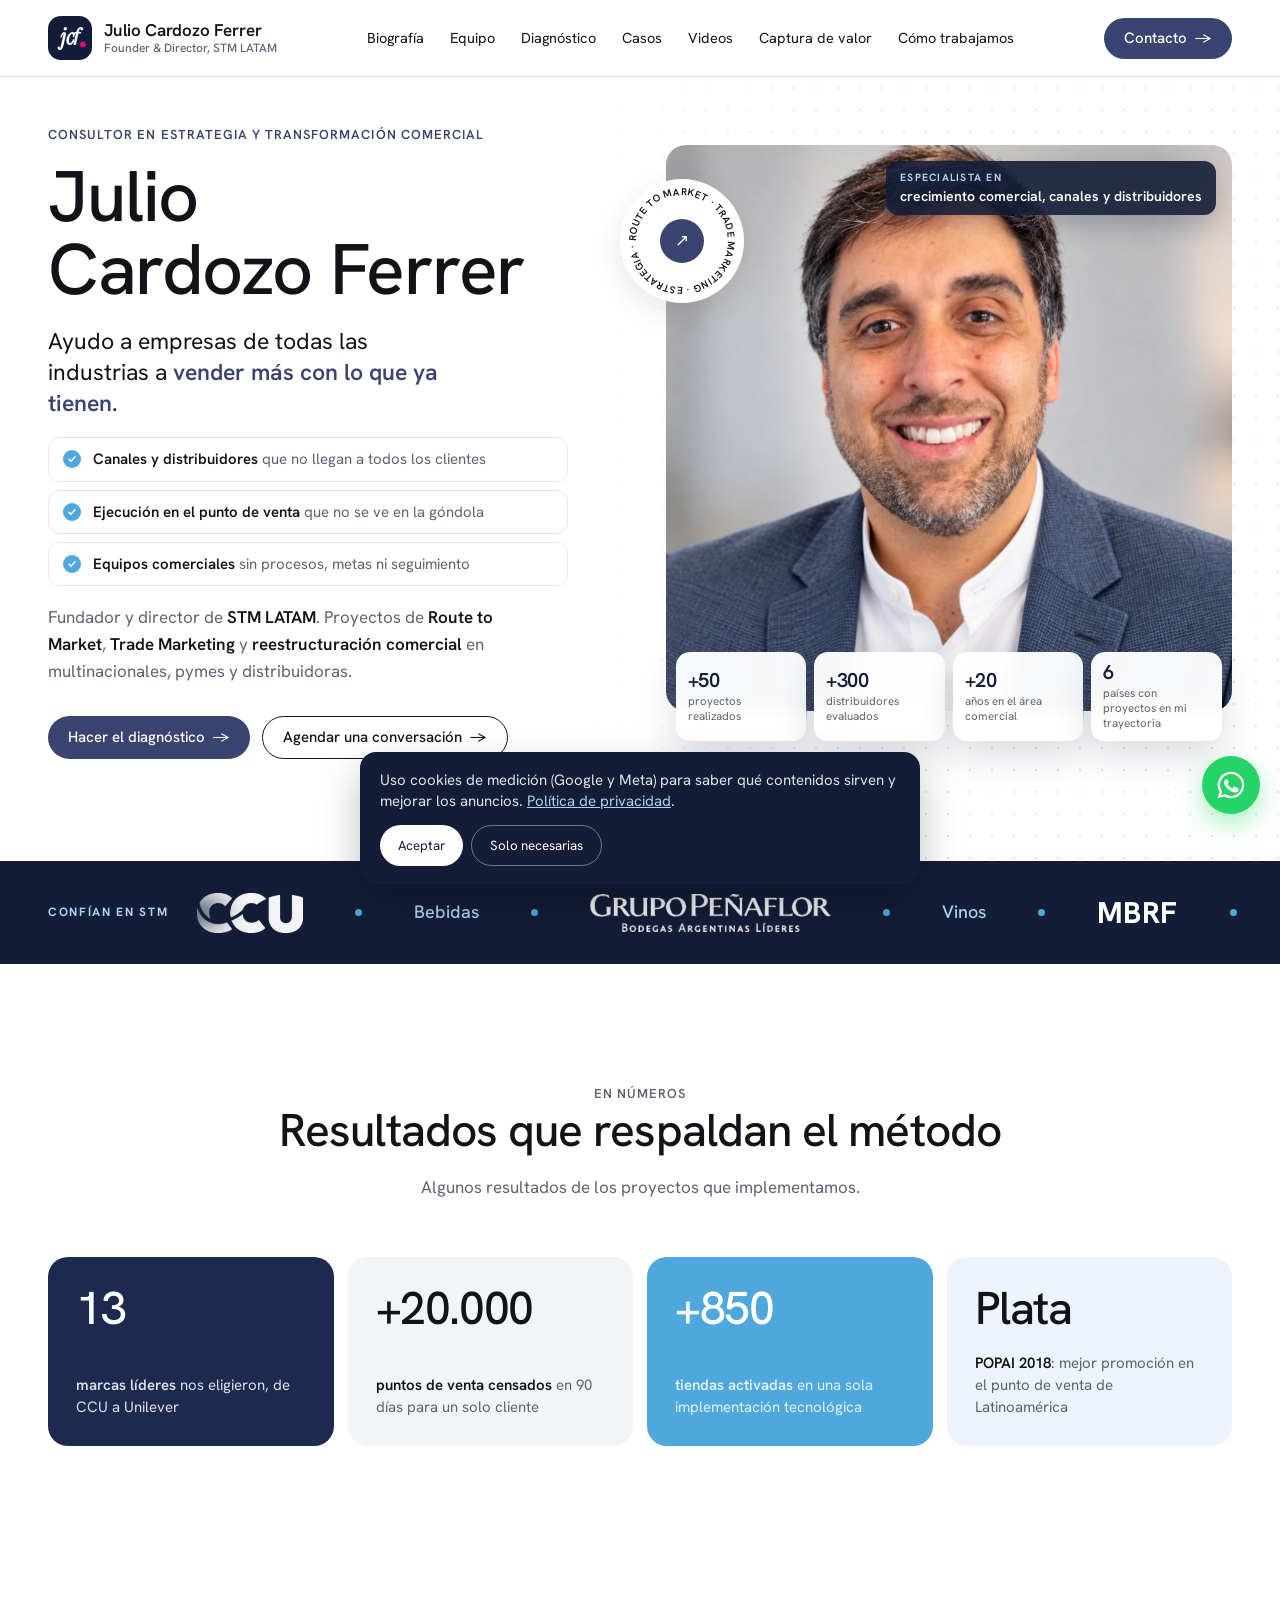
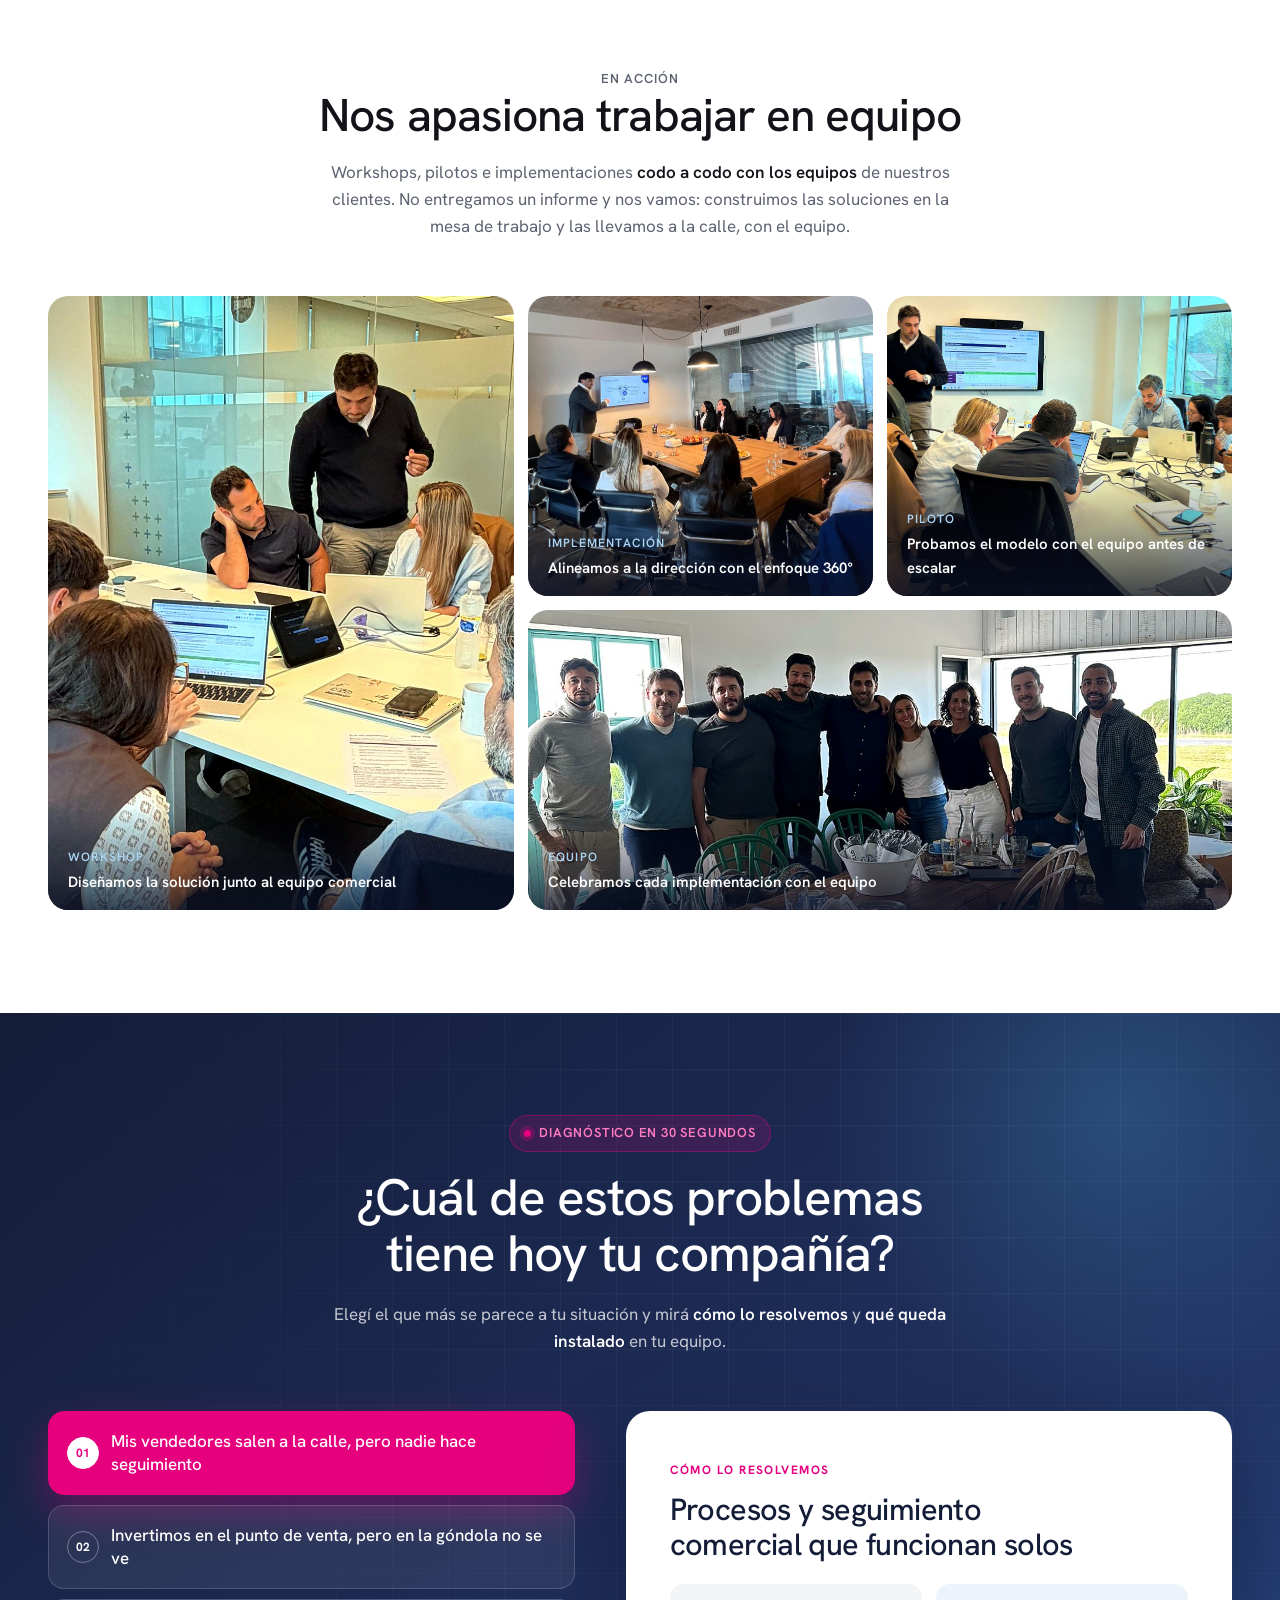
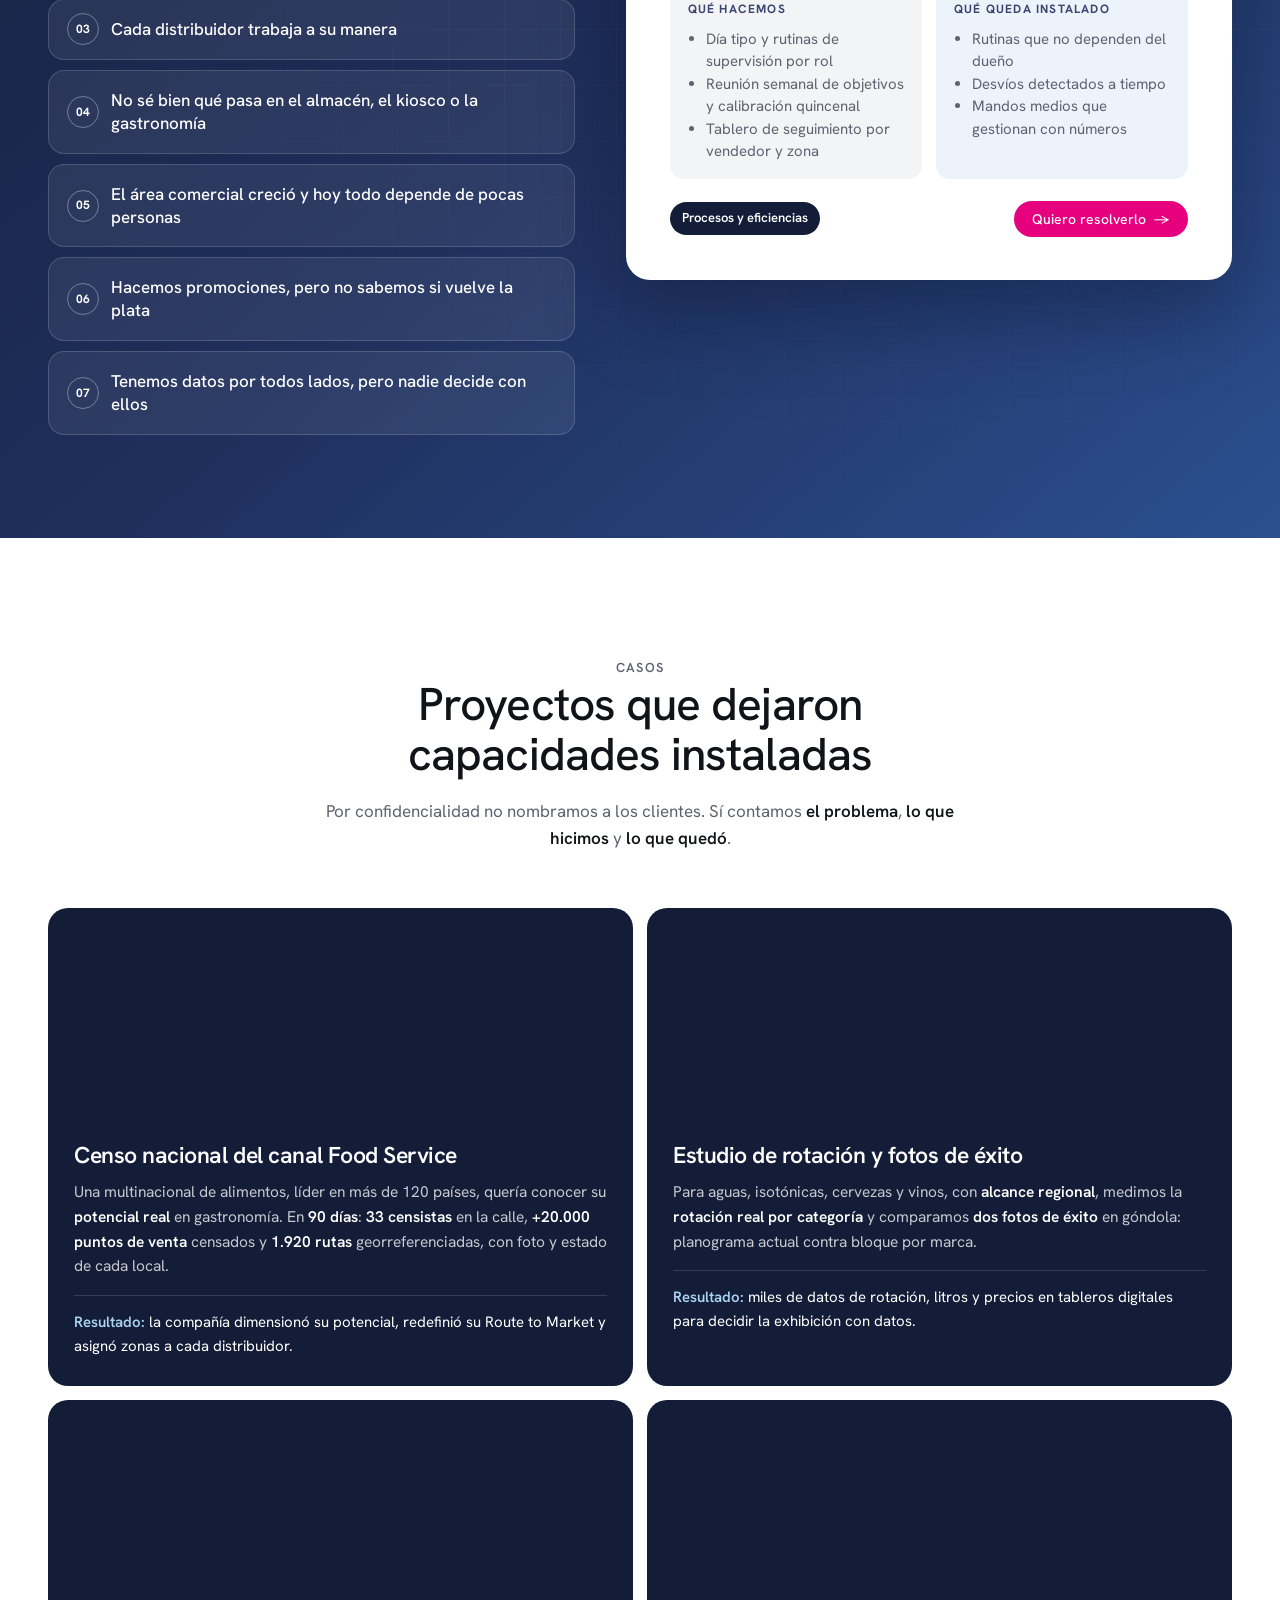
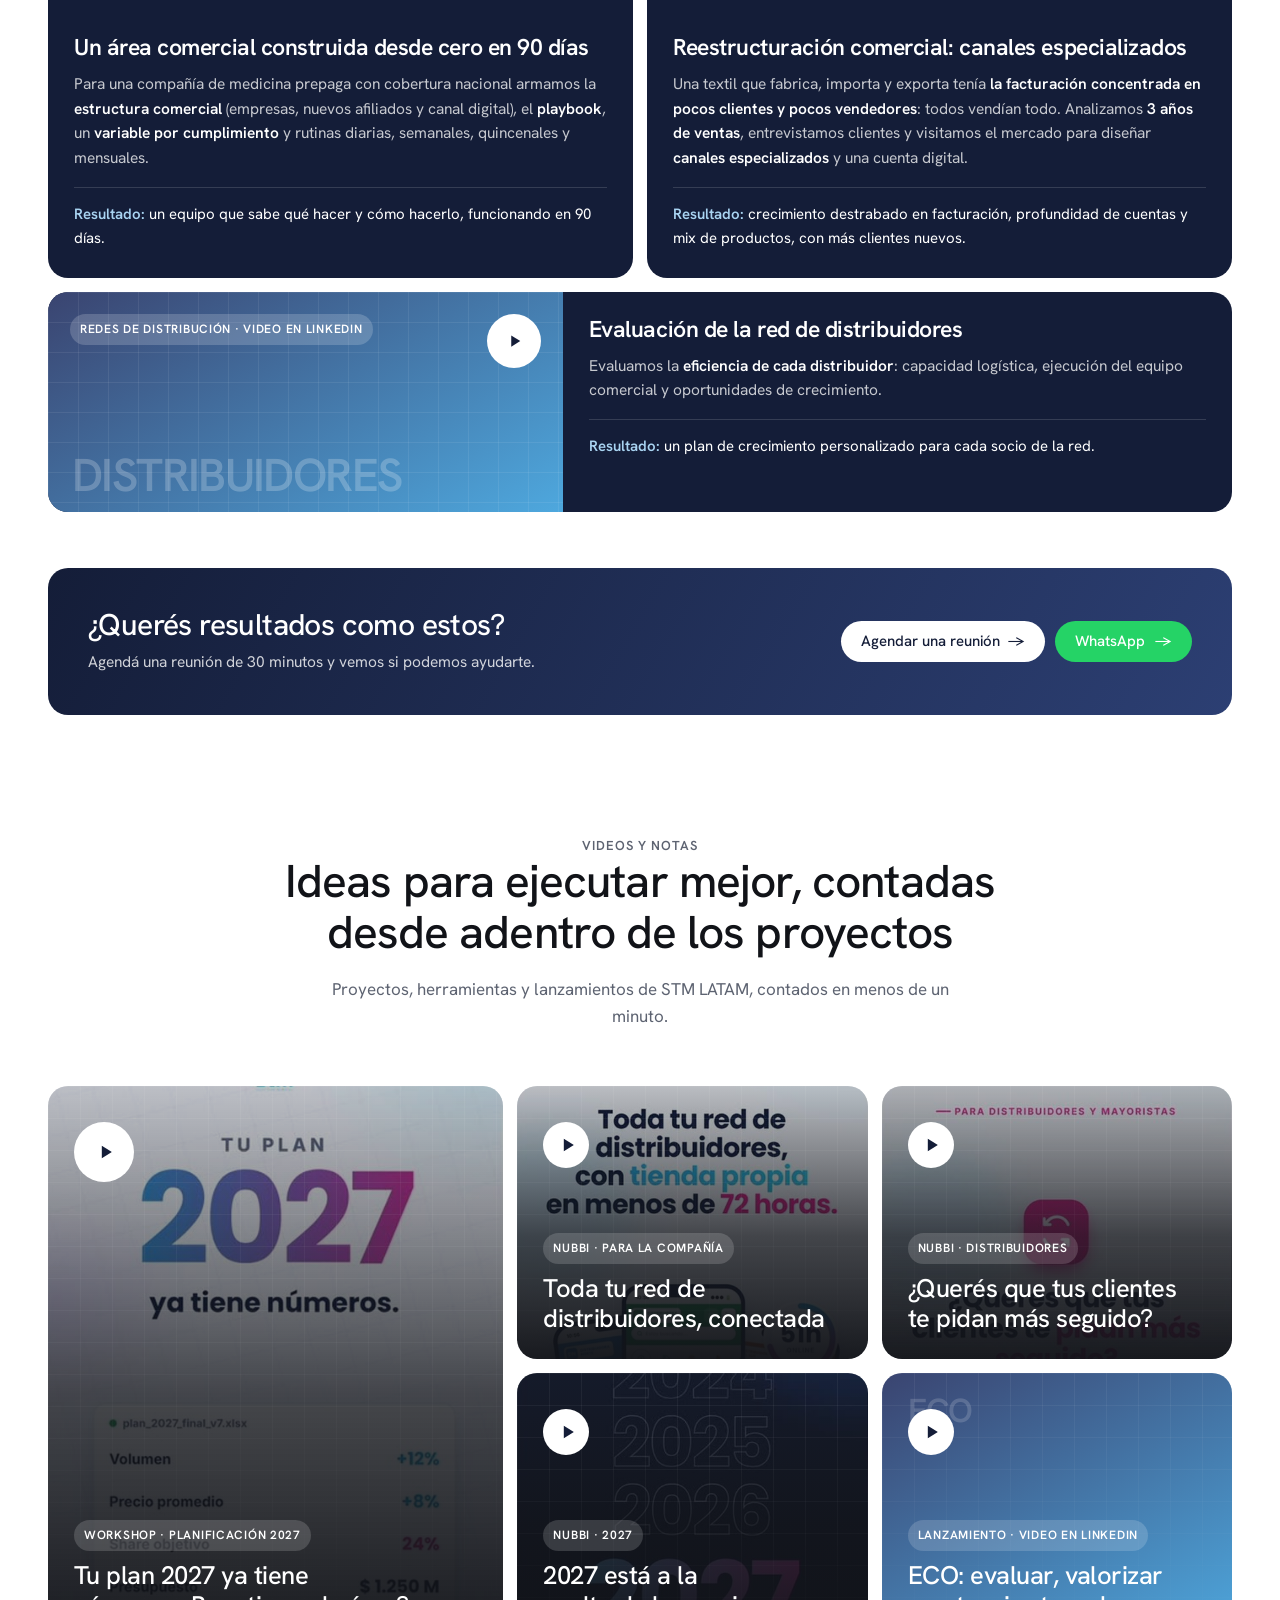
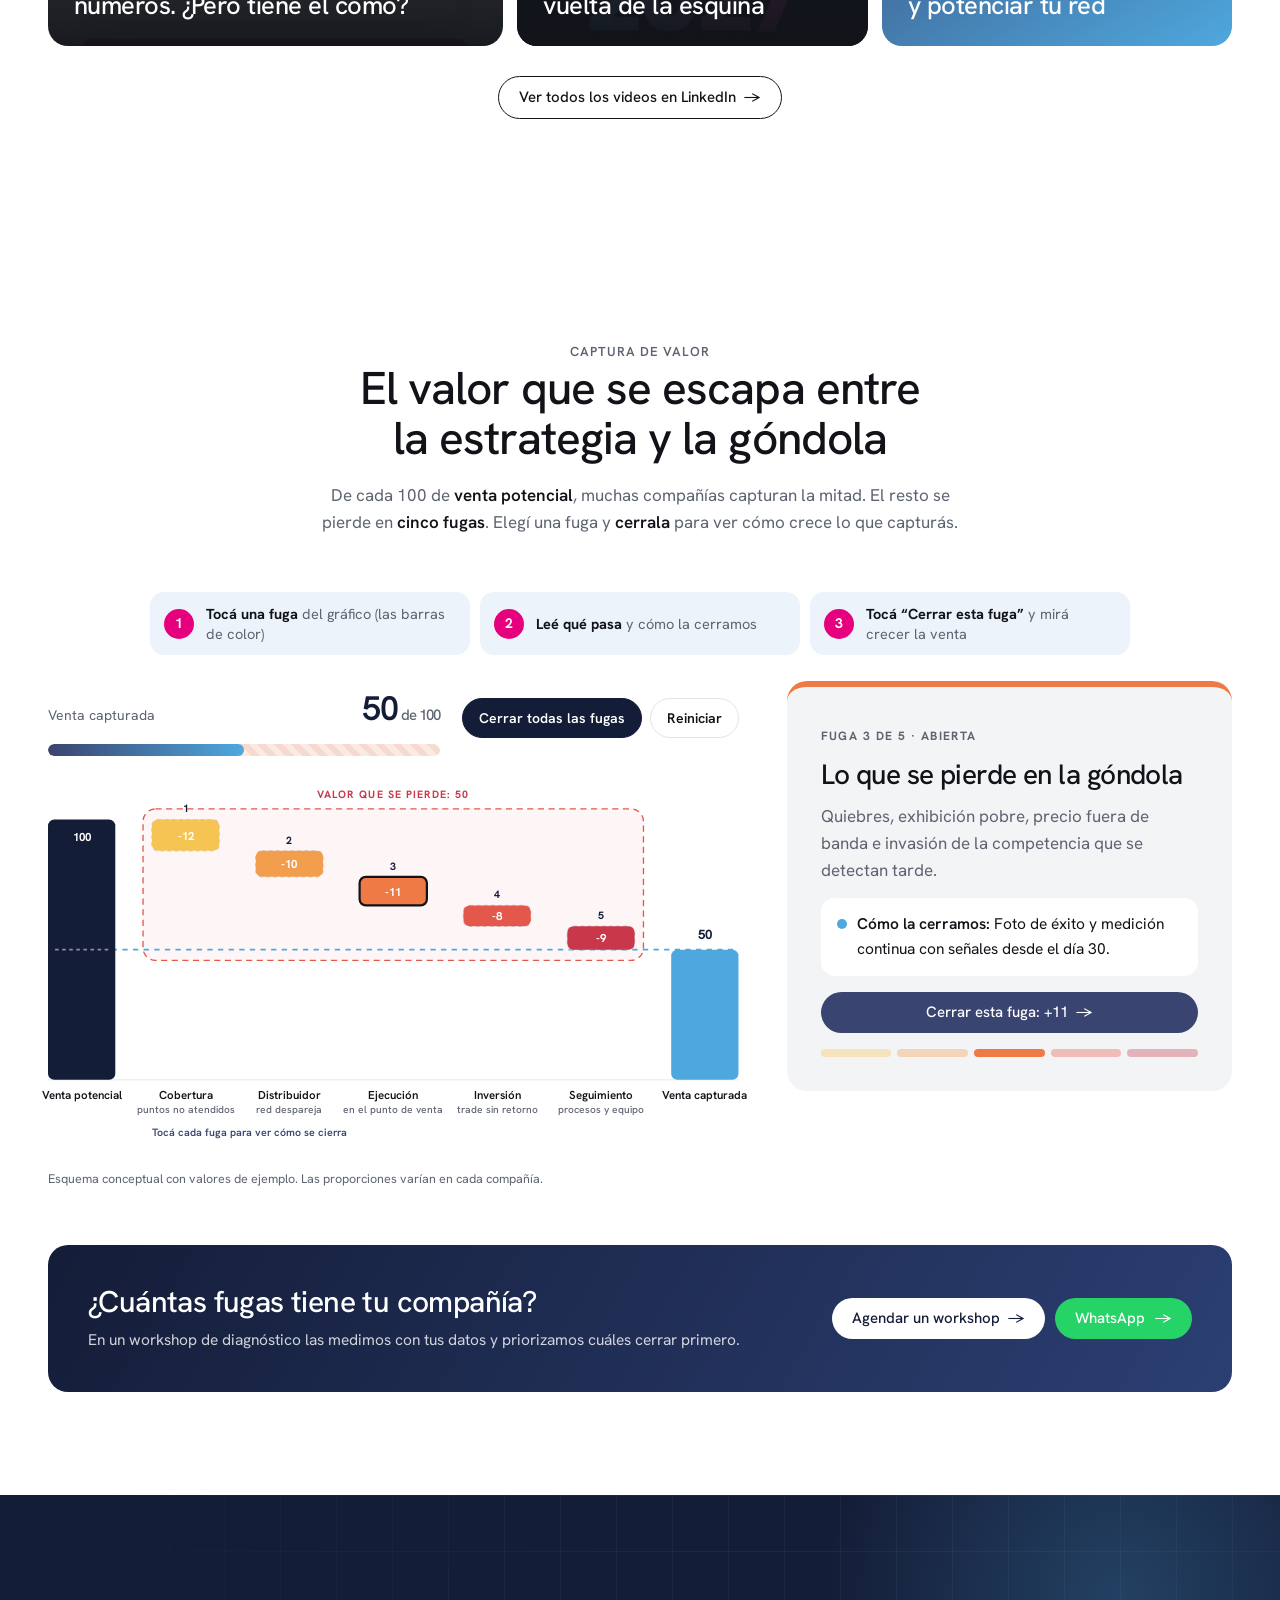
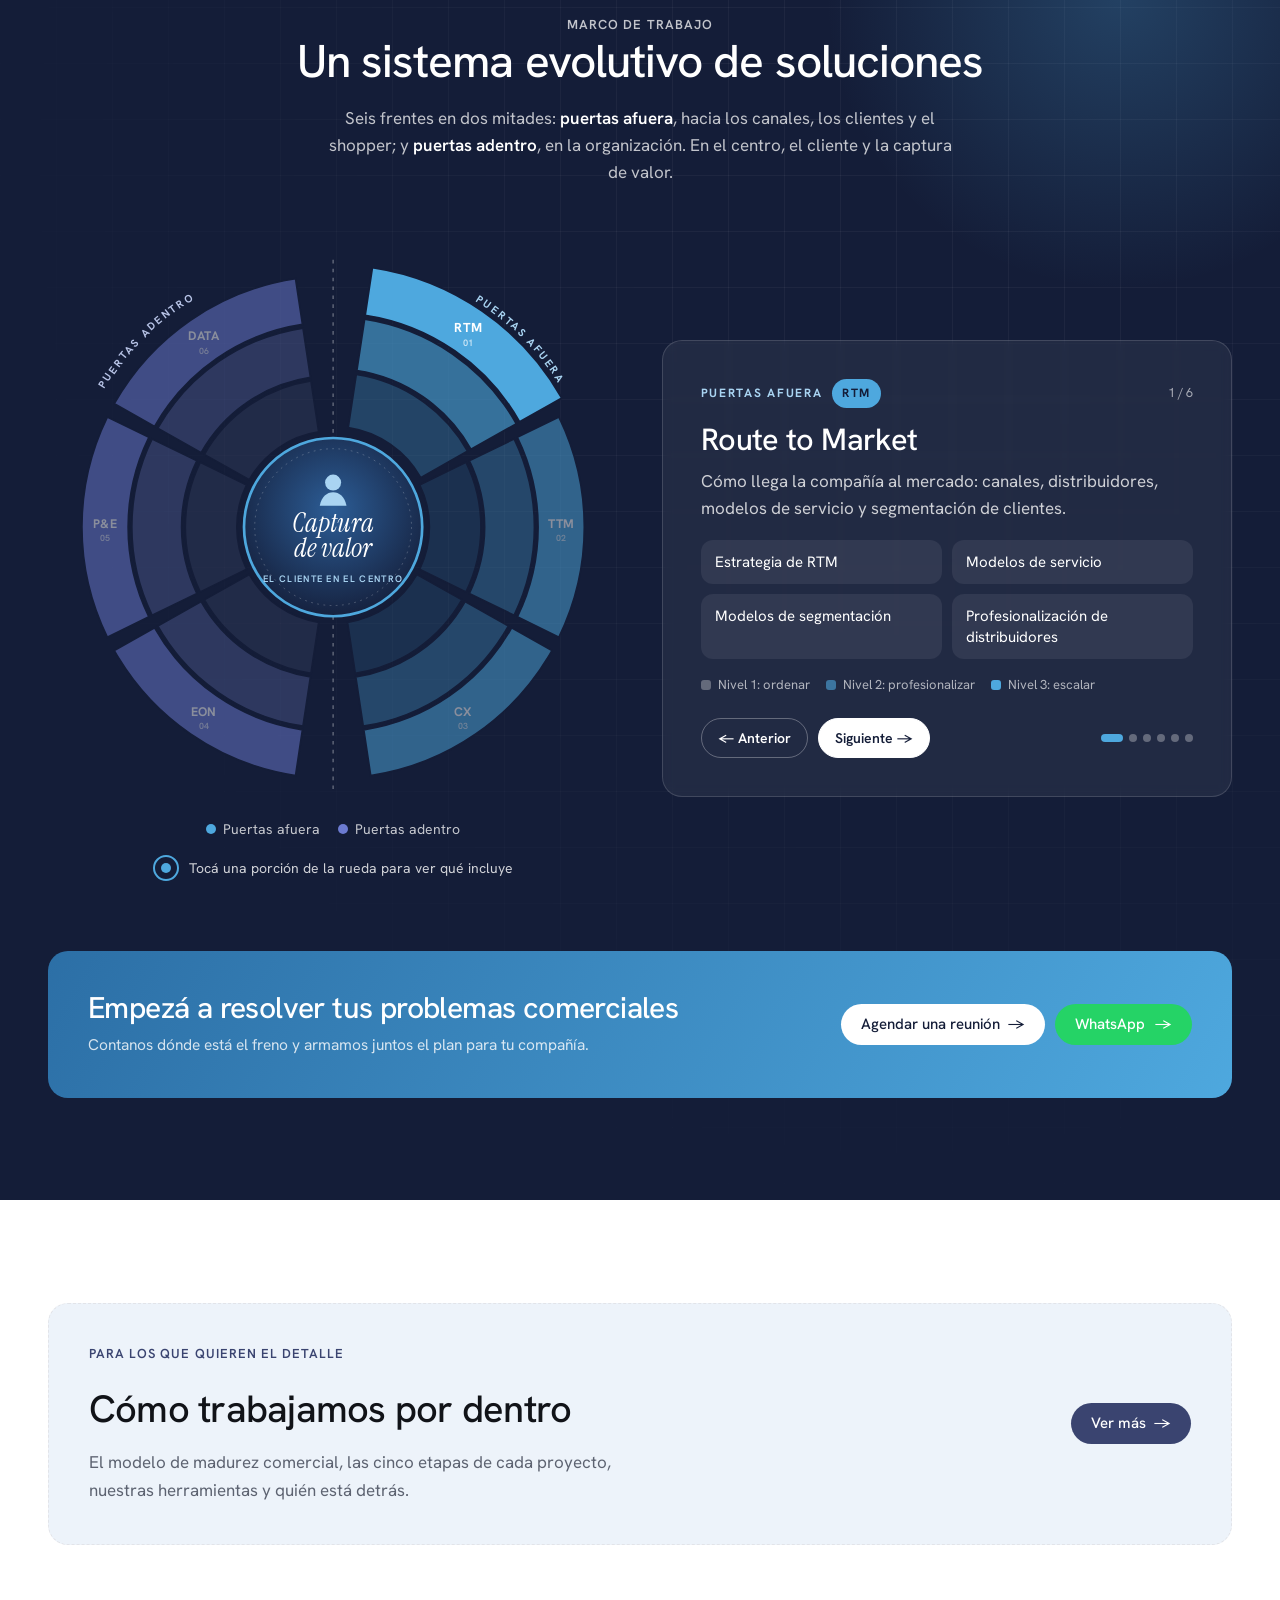
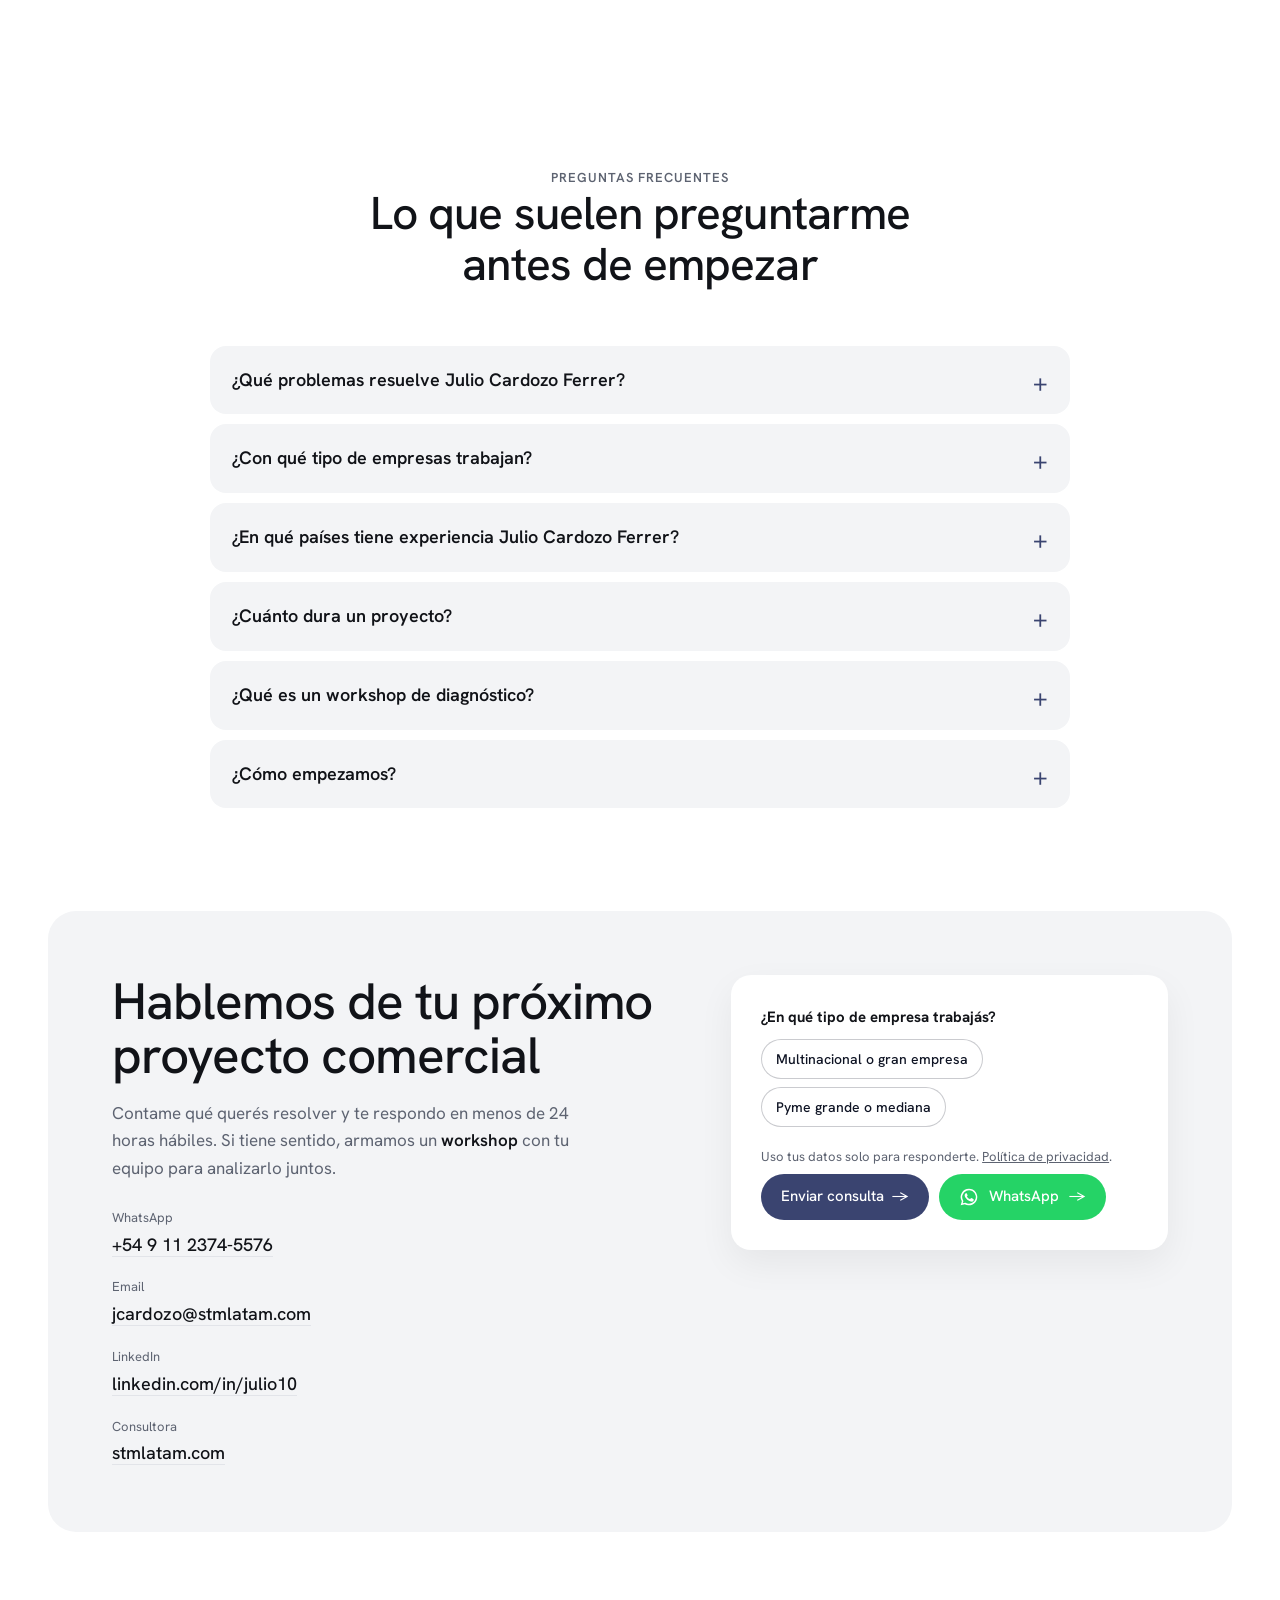
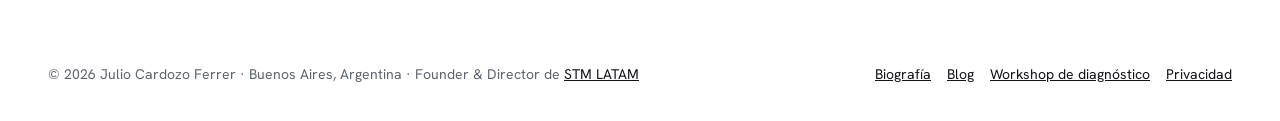
==== commit 445ee4f1: "Vincular biografía y actualizar SEO y experiencia regional" ====
--- a/index.html
+++ b/index.html
@@ -4,7 +4,7 @@
 <meta charset="utf-8">
 <meta name="viewport" content="width=device-width, initial-scale=1">
 <title>Julio Cardozo Ferrer | Consultor en Estrategia Comercial, Route to Market y Trade Marketing</title>
-<meta name="description" content="Julio Cardozo Ferrer, consultor en estrategia y transformación comercial y fundador de STM LATAM. Route to Market, Trade Marketing y reestructuración comercial para multinacionales, pymes y distribuidoras de América Latina.">
+<meta name="description" content="Julio Cardozo Ferrer, consultor en estrategia y transformación comercial y fundador de STM LATAM. Proyectos de Route to Market y Trade Marketing en Argentina, México, Chile, Ecuador, Perú y Uruguay.">
 <link rel="canonical" href="https://juliocardozoferrer.com/">
 <meta name="author" content="Julio Cardozo Ferrer">
 <meta property="og:type" content="profile">
@@ -29,7 +29,7 @@
       "url": "https://juliocardozoferrer.com/",
       "image": ["https://juliocardozoferrer.com/julio-cardozo-ferrer-consultor-stm-latam.jpg", "https://juliocardozoferrer.com/fotos/julio-cardozo-ferrer-workshop-equipo-comercial.jpg", "https://juliocardozoferrer.com/fotos/julio-cardozo-ferrer-presentacion-enfoque-360.jpg"],
       "jobTitle": "Founder & Director de STM LATAM",
-      "description": "Consultor en estrategia y transformación comercial, especializado en Route to Market, Trade Marketing, gestión de distribuidores y reestructuración comercial.",
+      "description": "Consultor en estrategia y transformación comercial, especializado en Route to Market, Trade Marketing, gestión de distribuidores y reestructuración comercial. Experiencia en proyectos en Argentina, México, Chile, Ecuador, Perú y Uruguay.",
       "worksFor": { "@id": "https://www.stmlatam.com/#org" },
       "homeLocation": { "@type": "Place", "name": "Buenos Aires, Argentina" },
       "birthPlace": { "@type": "Place", "name": "Mar del Plata, Argentina" },
@@ -40,10 +40,14 @@
         { "@type": "CollegeOrUniversity", "name": "Universidad Austral" }
       ],
       "award": "Plata, Mejor Promoción del Punto de Venta Latinoamericana, POPAI 2018",
-      "knowsAbout": ["Route to Market", "Trade Marketing", "Estrategia comercial", "Gestión de distribuidores", "Reestructuración comercial", "Canal moderno", "Canal tradicional", "Food Service", "Consumo masivo"],
+      "knowsAbout": ["Route to Market", "Go to Market", "Trade Marketing", "Category Management", "Estrategia comercial", "Gestión de distribuidores", "Reestructuración comercial", "Canal moderno", "Canal tradicional", "Food Service", "Consumo masivo"],
+      "subjectOf": { "@id": "https://juliocardozoferrer.com/biografia.html#perfil" },
       "sameAs": [
         "https://www.linkedin.com/in/julio10",
-        "https://www.stmlatam.com/"
+        "https://www.stmlatam.com/",
+        "https://www.facebook.com/profile.php?id=61596832768046",
+        "https://www.instagram.com/stmlatam/",
+        "https://www.youtube.com/@stmlatam"
       ]
     },
     {
@@ -776,7 +780,7 @@
    "name": "¿En qué países trabajan?",
    "acceptedAnswer": {
     "@type": "Answer",
-    "text": "Trabajamos en Argentina, Chile, México, Ecuador y Paraguay."
+    "text": "Julio Cardozo Ferrer participó en proyectos en Argentina, México, Chile, Ecuador, Perú y Uruguay. El alcance operativo de STM LATAM se detalla en su sitio institucional."
    }
   },
   {
@@ -814,6 +818,7 @@
     <a class="mark" href="#inicio" aria-label="Julio Cardozo Ferrer, volver al inicio"><svg class="logo" viewBox="0 0 48 48" aria-hidden="true"><rect width="48" height="48" rx="14" fill="#141d38"/><text x="23" y="32" text-anchor="middle" font-family="Instrument Serif, Georgia, serif" font-style="italic" font-size="25" fill="#fff" letter-spacing="-1">jcf</text><circle cx="38" cy="31" r="3.2" fill="#e6007e"/></svg><span class="mtxt">Julio Cardozo Ferrer<small>Founder &amp; Director, STM LATAM</small></span></a>
     <nav aria-label="Secciones">
       <ul id="navList">
+        <li><a href="/biografia.html">Biografía</a></li>
         <li><a href="#en-accion">Equipo</a></li>
         <li><a href="#test">Diagnóstico</a></li>
         <li><a href="#casos">Casos</a></li>
@@ -829,6 +834,7 @@
   </div>
 </header>
 <nav class="mnav" id="mnav" aria-label="Menú">
+  <a href="/biografia.html">Biografía profesional</a>
   <a href="#en-accion">Equipo en acción<small>01</small></a>
   <a href="#test">Diagnóstico<small>02</small></a>
   <a href="#casos">Casos<small>03</small></a>
@@ -836,7 +842,7 @@
   <a href="#valor">Captura de valor<small>05</small></a>
   <a href="#marco">Cómo trabajamos<small>06</small></a>
   <a href="#metodologia">Metodología<small>07</small></a>
-  <a class="btn light" href="https://calendar.google.com/calendar/appointments/schedules/AcZssZ3X25SVdnz1ajONyrjEUwj06vw-4GdLoG9PY73wG6FnZtuOWD_44eg8ej9Q6mzQLet1xFDUrqSp?gv=true" target="_blank" rel="noopener" data-book>Agendar una conversación</a>
+  <a class="btn light" href="#contacto" rel="noopener" data-book>Agendar una conversación</a>
 </nav>
 
 <main id="inicio">
@@ -855,7 +861,7 @@
       <p class="lead">Fundador y director de <strong>STM LATAM</strong>. Proyectos de <strong>Route to Market</strong>, <strong>Trade Marketing</strong> y <strong>reestructuración comercial</strong> en multinacionales, pymes y distribuidoras.</p>
       <div class="actions">
         <a class="btn solid" href="#test">Hacer el diagnóstico</a>
-        <a class="btn outline" href="https://calendar.google.com/calendar/appointments/schedules/AcZssZ3X25SVdnz1ajONyrjEUwj06vw-4GdLoG9PY73wG6FnZtuOWD_44eg8ej9Q6mzQLet1xFDUrqSp?gv=true" target="_blank" rel="noopener" data-book>Agendar una conversación</a>
+        <a class="btn outline" href="#contacto" rel="noopener" data-book>Agendar una conversación</a>
       </div>
     </div>
     <figure class="portrait">
@@ -868,7 +874,7 @@
         <div class="hchip"><div class="ic"><svg viewBox="0 0 24 24"><path d="M3 7h7l2 2h9v10H3z"/><path d="M8 14l3 3 5-6"/></svg></div><div><b>+50</b><span>proyectos realizados</span></div></div>
         <div class="hchip"><div class="ic"><svg viewBox="0 0 24 24"><path d="M3 7h11v9H3zM14 10h4l3 3v3h-7z"/><circle cx="7" cy="18" r="1.8"/><circle cx="17" cy="18" r="1.8"/></svg></div><div><b>+300</b><span>distribuidores evaluados</span></div></div>
         <div class="hchip"><div class="ic"><svg viewBox="0 0 24 24"><circle cx="12" cy="12" r="9"/><path d="M12 7v5l3 2"/></svg></div><div><b>+20</b><span>años en el área comercial</span></div></div>
-        <div class="hchip"><div class="ic"><svg viewBox="0 0 24 24"><circle cx="12" cy="12" r="9"/><path d="M3 12h18M12 3c3 3.2 3 14.8 0 18M12 3c-3 3.2-3 14.8 0 18"/></svg></div><div><b>5</b><span>países de alcance en la región</span></div></div>
+        <div class="hchip"><div class="ic"><svg viewBox="0 0 24 24"><circle cx="12" cy="12" r="9"/><path d="M3 12h18M12 3c3 3.2 3 14.8 0 18M12 3c-3 3.2-3 14.8 0 18"/></svg></div><div><b>6</b><span>países con proyectos en mi trayectoria</span></div></div>
       </div>
     </figure>
   </div>
@@ -954,7 +960,7 @@
         <span class="bd"><h3>Evaluación de la red de distribuidores</h3><p>Evaluamos la <strong>eficiencia de cada distribuidor</strong>: capacidad logística, ejecución del equipo comercial y oportunidades de crecimiento.</p><span class="out"><b>Resultado:</b> un plan de crecimiento personalizado para cada socio de la red.</span></span>
       </button>
     </div>
-    <div class="cta-band rise"><div><h3>¿Querés resultados como estos?</h3><p>Agendá una reunión de 30 minutos y vemos si podemos ayudarte.</p></div><div class="acts"><a class="btn light" href="https://calendar.google.com/calendar/appointments/schedules/AcZssZ3X25SVdnz1ajONyrjEUwj06vw-4GdLoG9PY73wG6FnZtuOWD_44eg8ej9Q6mzQLet1xFDUrqSp?gv=true" target="_blank" rel="noopener" data-book>Agendar una reunión</a><a class="btn wa-btn" href="https://wa.me/5491123745576?text=Hola%20Julio%2C%20te%20escribo%20desde%20juliocardozoferrer.com" target="_blank" rel="noopener">WhatsApp</a></div></div>
+    <div class="cta-band rise"><div><h3>¿Querés resultados como estos?</h3><p>Agendá una reunión de 30 minutos y vemos si podemos ayudarte.</p></div><div class="acts"><a class="btn light" href="#contacto" rel="noopener" data-book>Agendar una reunión</a><a class="btn wa-btn" href="https://wa.me/5491123745576?text=Hola%20Julio%2C%20te%20escribo%20desde%20juliocardozoferrer.com" target="_blank" rel="noopener">WhatsApp</a></div></div>
   </div>
 </section>
 
@@ -1023,7 +1029,7 @@
       </div>
       <div class="leak-panel" id="leakPanel" aria-live="polite"></div>
     </div>
-    <div class="cta-band rise"><div><h3>¿Cuántas fugas tiene tu compañía?</h3><p>En un workshop de diagnóstico las medimos con tus datos y priorizamos cuáles cerrar primero.</p></div><div class="acts"><a class="btn light" href="https://calendar.google.com/calendar/appointments/schedules/AcZssZ3X25SVdnz1ajONyrjEUwj06vw-4GdLoG9PY73wG6FnZtuOWD_44eg8ej9Q6mzQLet1xFDUrqSp?gv=true" target="_blank" rel="noopener" data-book>Agendar un workshop</a><a class="btn wa-btn" href="https://wa.me/5491123745576?text=Hola%20Julio%2C%20te%20escribo%20desde%20juliocardozoferrer.com" target="_blank" rel="noopener">WhatsApp</a></div></div>
+    <div class="cta-band rise"><div><h3>¿Cuántas fugas tiene tu compañía?</h3><p>En un workshop de diagnóstico las medimos con tus datos y priorizamos cuáles cerrar primero.</p></div><div class="acts"><a class="btn light" href="#contacto" rel="noopener" data-book>Agendar un workshop</a><a class="btn wa-btn" href="https://wa.me/5491123745576?text=Hola%20Julio%2C%20te%20escribo%20desde%20juliocardozoferrer.com" target="_blank" rel="noopener">WhatsApp</a></div></div>
   </div>
 </section>
 
@@ -1051,7 +1057,7 @@
         <div class="fw-nav"><button type="button" id="fwPrev">&larr; Anterior</button><button type="button" class="next" id="fwNext">Siguiente &rarr;</button><span class="fw-dots" id="fwDots"></span></div>
       </div>
     </div>
-    <div class="cta-band rise"><div><h3>Empezá a resolver tus problemas comerciales</h3><p>Contanos dónde está el freno y armamos juntos el plan para tu compañía.</p></div><div class="acts"><a class="btn light" href="https://calendar.google.com/calendar/appointments/schedules/AcZssZ3X25SVdnz1ajONyrjEUwj06vw-4GdLoG9PY73wG6FnZtuOWD_44eg8ej9Q6mzQLet1xFDUrqSp?gv=true" target="_blank" rel="noopener" data-book>Agendar una reunión</a><a class="btn wa-btn" href="https://wa.me/5491123745576?text=Hola%20Julio%2C%20te%20escribo%20desde%20juliocardozoferrer.com" target="_blank" rel="noopener">WhatsApp</a></div></div>
+    <div class="cta-band rise"><div><h3>Empezá a resolver tus problemas comerciales</h3><p>Contanos dónde está el freno y armamos juntos el plan para tu compañía.</p></div><div class="acts"><a class="btn light" href="#contacto" rel="noopener" data-book>Agendar una reunión</a><a class="btn wa-btn" href="https://wa.me/5491123745576?text=Hola%20Julio%2C%20te%20escribo%20desde%20juliocardozoferrer.com" target="_blank" rel="noopener">WhatsApp</a></div></div>
   </div>
 </section>
 
@@ -1260,8 +1266,9 @@
         <p>Soy consultor en <strong>estrategia y transformación comercial</strong> y fundador de <strong>STM LATAM</strong>. Resuelvo los <strong>problemas estructurales</strong> que impiden a una compañía capturar valor en sus canales: <strong>Route to Market</strong>, <strong>Trade Marketing</strong>, <strong>redes de distribuidores</strong> y <strong>reestructuración comercial</strong>, en canal moderno, tradicional y Food Service.</p>
         <p>Trabajo con <strong>método y en profundidad</strong>, del diagnóstico a la implementación, y me apoyo en <strong>datos, tableros y tecnología</strong> para que cada decisión tenga un número detrás.</p>
         <p>Cada proyecto tiene que <strong>dejar capacidades instaladas</strong>: procesos que se sostienen, equipos que evolucionan e indicadores que se usan.</p>
+        <p>Participé en proyectos comerciales en <strong>Argentina, México, Chile, Ecuador, Perú y Uruguay</strong>. <a href="/biografia.html">Conocé mi trayectoria profesional completa</a>.</p>
       </div>
-      <div class="actions"><a class="btn solid" href="https://www.stmlatam.com/" rel="noopener">Conocé STM LATAM</a><a class="btn outline" href="https://www.linkedin.com/in/julio10" rel="me noopener">Ver perfil en LinkedIn</a></div>
+      <div class="actions"><a class="btn outline" href="/biografia.html">Leer biografía</a><a class="btn solid" href="https://www.stmlatam.com/" rel="noopener">Conocé STM LATAM</a><a class="btn outline" href="https://www.linkedin.com/in/julio10" rel="me noopener">Ver perfil en LinkedIn</a></div>
     </div>
   </div>
 </section>
@@ -1277,7 +1284,7 @@
     <div class="faq">
       <details><summary>¿Qué problemas resuelve Julio Cardozo Ferrer?</summary><p>Ayudo a empresas a vender más con lo que ya tienen: canales y distribuidores que no llegan a todos los clientes, ejecución en el punto de venta que no se ve en la góndola y equipos comerciales sin procesos, metas ni seguimiento. Lo hago desde STM LATAM, con proyectos de Route to Market, Trade Marketing y reestructuración comercial.</p></details>
       <details><summary>¿Con qué tipo de empresas trabajan?</summary><p>Con multinacionales, pymes y distribuidoras de distintas industrias: bebidas, alimentos, farma y dermocosmética, textil, salud, educación y distribución, entre otras. Algunas marcas que confiaron en STM son CCU, Unilever, ISDIN, Froneri y Grupo Peñaflor.</p></details>
-      <details><summary>¿En qué países trabajan?</summary><p>Trabajamos en Argentina, Chile, México, Ecuador y Paraguay.</p></details>
+      <details><summary>¿En qué países tiene experiencia Julio Cardozo Ferrer?</summary><p>Participé en proyectos en Argentina, México, Chile, Ecuador, Perú y Uruguay. La información sobre los mercados de operación de STM LATAM está disponible en el sitio de la consultora.</p></details>
       <details><summary>¿Cuánto dura un proyecto?</summary><p>Depende del alcance. Varios de los proyectos que mostramos en los casos, como el censo del canal Food Service o el área comercial de una prepaga, se implementaron en alrededor de 90 días.</p></details>
       <details><summary>¿Qué es un workshop de diagnóstico?</summary><p>Es una sesión de trabajo con tu equipo en la que miramos tus datos, medimos dónde se escapa el valor comercial y priorizamos qué resolver primero. Es la mejor forma de empezar.</p></details>
       <details><summary>¿Cómo empezamos?</summary><p>Escribime por WhatsApp o completá el formulario contándome qué querés resolver. Te respondo en menos de 24 horas hábiles y coordinamos una primera reunión.</p></details>
@@ -1321,11 +1328,11 @@
 <footer>
   <div class="wrap">
     <span>© 2026 Julio Cardozo Ferrer · Buenos Aires, Argentina · Founder &amp; Director de <a href="https://www.stmlatam.com/" rel="noopener">STM LATAM</a></span>
-    <nav aria-label="Más páginas"><a href="/blog/">Blog</a><a href="/workshop-diagnostico-comercial.html">Workshop de diagnóstico</a><a href="/privacidad.html">Privacidad</a></nav>
+    <nav aria-label="Más páginas"><a href="/biografia.html">Biografía</a><a href="/blog/">Blog</a><a href="/workshop-diagnostico-comercial.html">Workshop de diagnóstico</a><a href="/privacidad.html">Privacidad</a></nav>
   </div>
 </footer>
 
-<a class="btn solid float-cta" id="floatCta" href="https://calendar.google.com/calendar/appointments/schedules/AcZssZ3X25SVdnz1ajONyrjEUwj06vw-4GdLoG9PY73wG6FnZtuOWD_44eg8ej9Q6mzQLet1xFDUrqSp?gv=true" target="_blank" rel="noopener" data-book><svg viewBox="0 0 24 24" aria-hidden="true"><rect x="3" y="5" width="18" height="16" rx="3" fill="none" stroke="currentColor" stroke-width="2"/><path d="M3 10h18M8 3v4M16 3v4" stroke="currentColor" stroke-width="2" stroke-linecap="round"/><path d="M9 15l2 2 4-4" fill="none" stroke="currentColor" stroke-width="2" stroke-linecap="round" stroke-linejoin="round"/></svg><span><b>Agendar diagnóstico</b><small>30 min por Google Meet</small></span></a>
+<a class="btn solid float-cta" id="floatCta" href="#contacto" rel="noopener" data-book><svg viewBox="0 0 24 24" aria-hidden="true"><rect x="3" y="5" width="18" height="16" rx="3" fill="none" stroke="currentColor" stroke-width="2"/><path d="M3 10h18M8 3v4M16 3v4" stroke="currentColor" stroke-width="2" stroke-linecap="round"/><path d="M9 15l2 2 4-4" fill="none" stroke="currentColor" stroke-width="2" stroke-linecap="round" stroke-linejoin="round"/></svg><span><b>Agendar diagnóstico</b><small>30 min por Google Meet</small></span></a>
 <a class="wa-float" href="https://wa.me/5491123745576?text=Hola%20Julio%2C%20te%20escribo%20desde%20juliocardozoferrer.com" target="_blank" rel="noopener" aria-label="Escribir por WhatsApp a Julio Cardozo Ferrer"><svg viewBox="0 0 24 24" aria-hidden="true"><path fill="currentColor" d="M12 2a10 10 0 0 0-8.6 15.1L2 22l5-1.3A10 10 0 1 0 12 2zm0 18.2a8.2 8.2 0 0 1-4.2-1.2l-.3-.2-3 .8.8-2.9-.2-.3A8.2 8.2 0 1 1 12 20.2zm4.5-6.1c-.2-.1-1.5-.7-1.7-.8s-.4-.1-.6.1-.7.8-.8 1-.3.2-.5.1a6.7 6.7 0 0 1-3.3-2.9c-.3-.4.3-.4.7-1.4.1-.2 0-.3 0-.4l-.8-1.8c-.2-.5-.4-.4-.6-.4h-.5a1 1 0 0 0-.7.3 3 3 0 0 0-.9 2.2 5.2 5.2 0 0 0 1.1 2.8 11.9 11.9 0 0 0 4.6 4c1.7.7 2.4.8 3.2.7a2.8 2.8 0 0 0 1.8-1.3 2.3 2.3 0 0 0 .2-1.3c-.1-.1-.3-.2-.5-.3z"/></svg></a>
 <div class="vmodal" id="vmodal" role="dialog" aria-modal="true" aria-labelledby="vmTitle"><div class="box"><div class="frame" id="vmFrame"></div><div class="bar"><span id="vmTitle"></span><span style="display:flex;gap:8px"><a id="vmLink" class="btn light" href="#" rel="noopener" style="padding:8px 14px;font-size:14px" hidden>Ver en LinkedIn</a><button type="button" id="vmClose">Cerrar</button></span></div></div></div>
 
@@ -1855,6 +1862,6 @@
   });
 })();
 </script>
-<script src="/assets/calificador.js?v=20261120" defer></script>
+<script src="/assets/calificador.js?v=20261120b" defer></script>
 </body>
 </html>
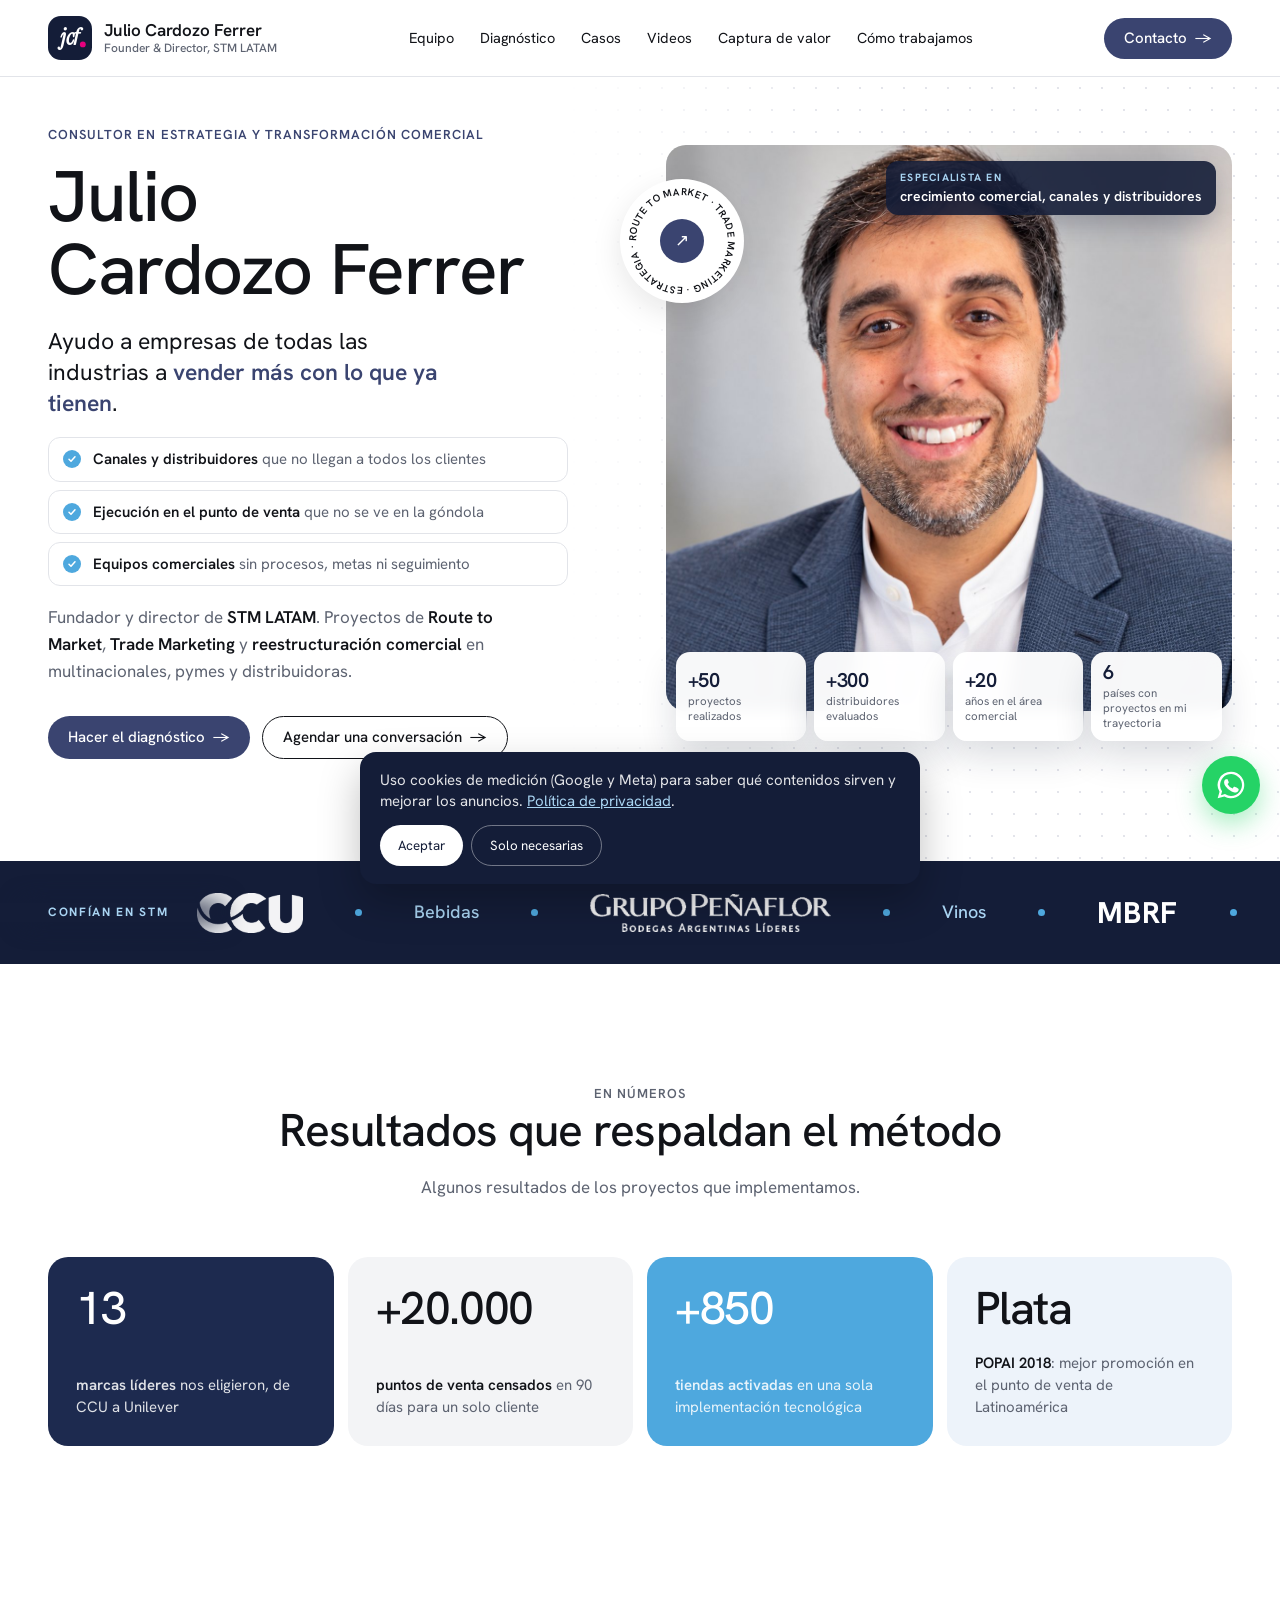
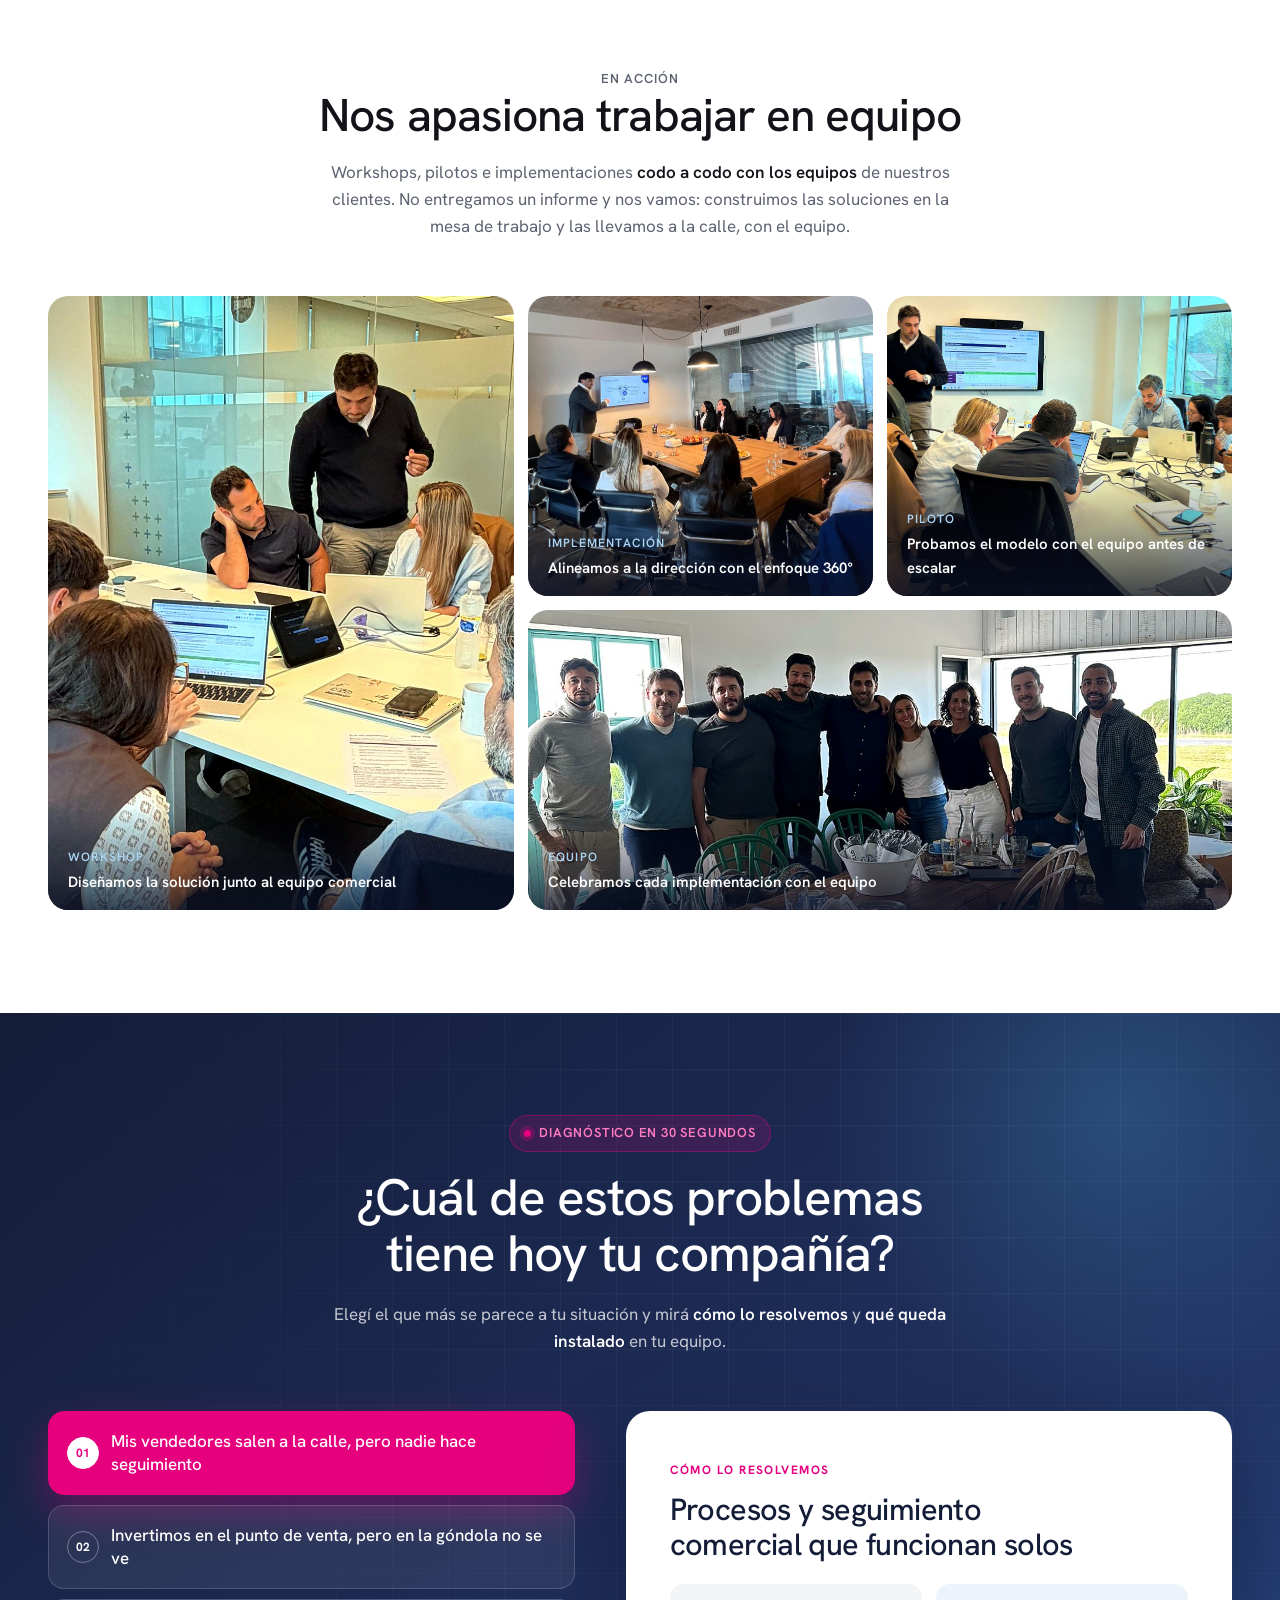
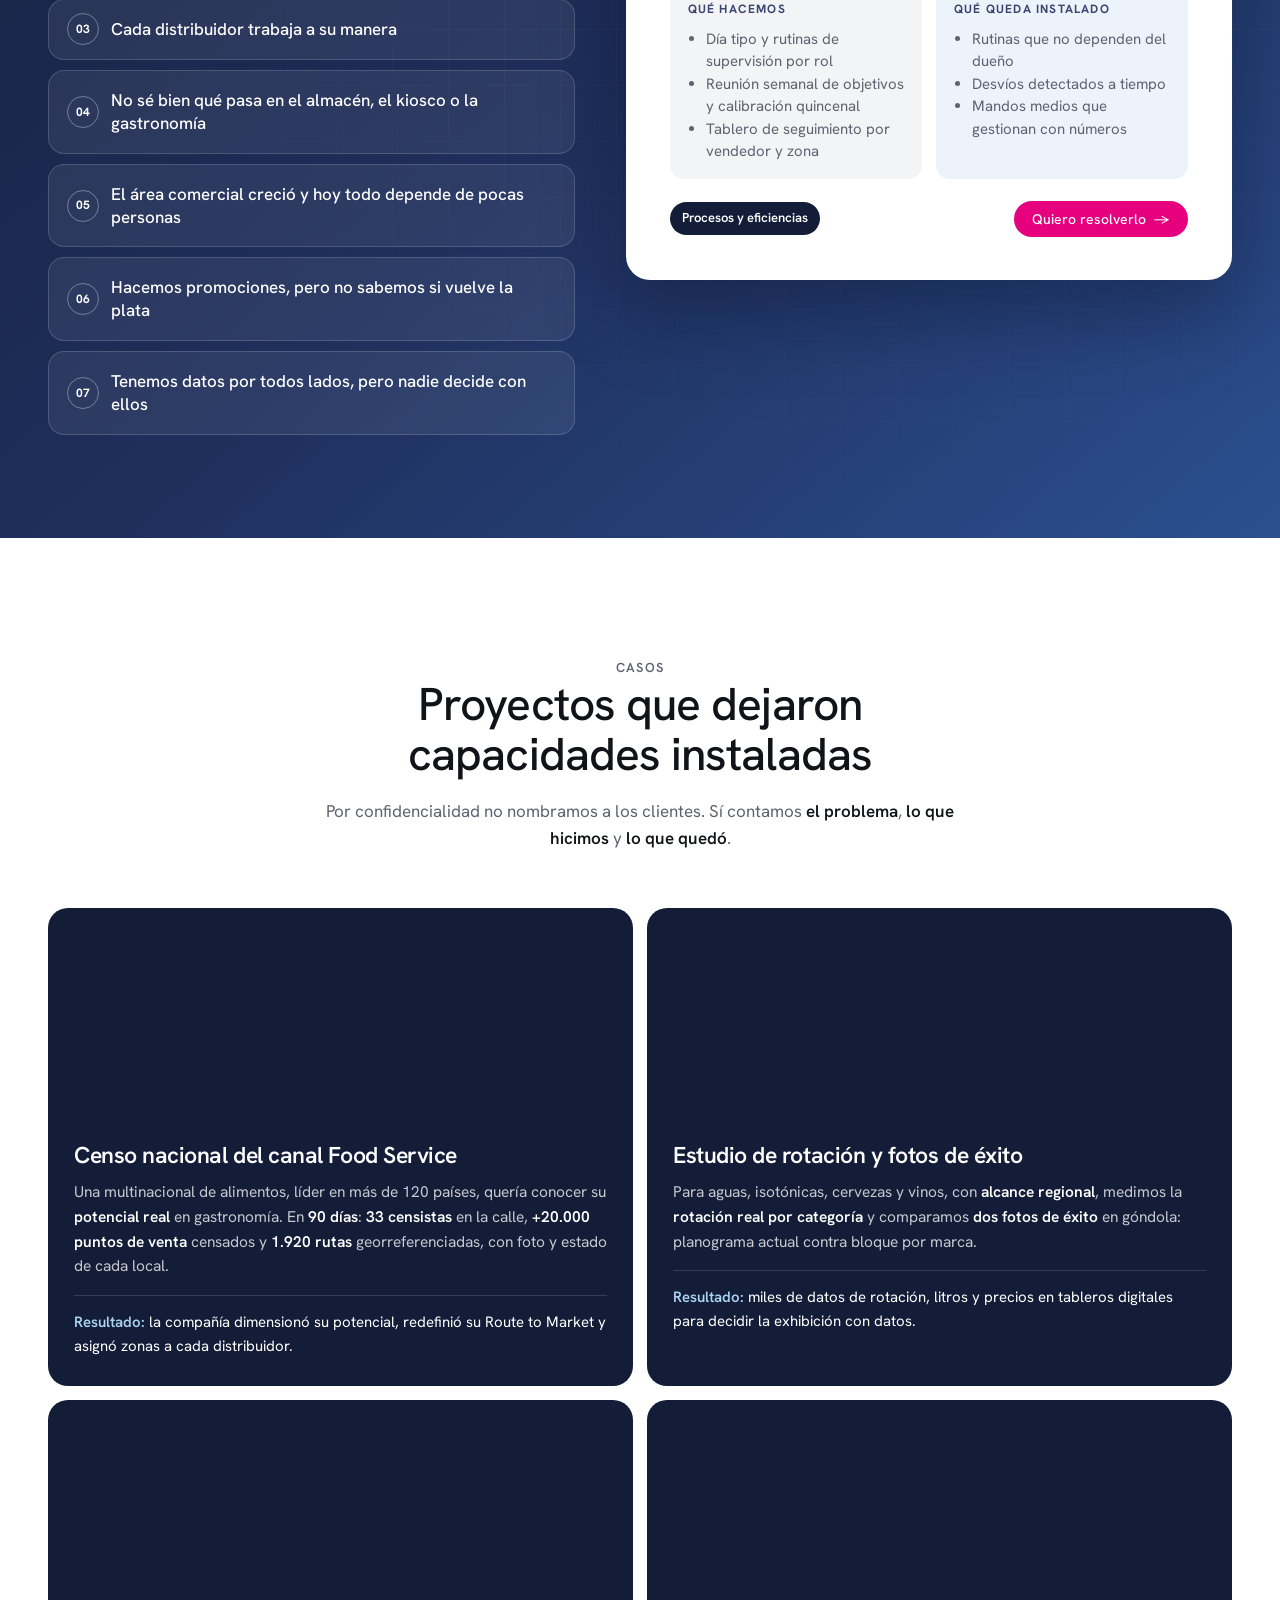
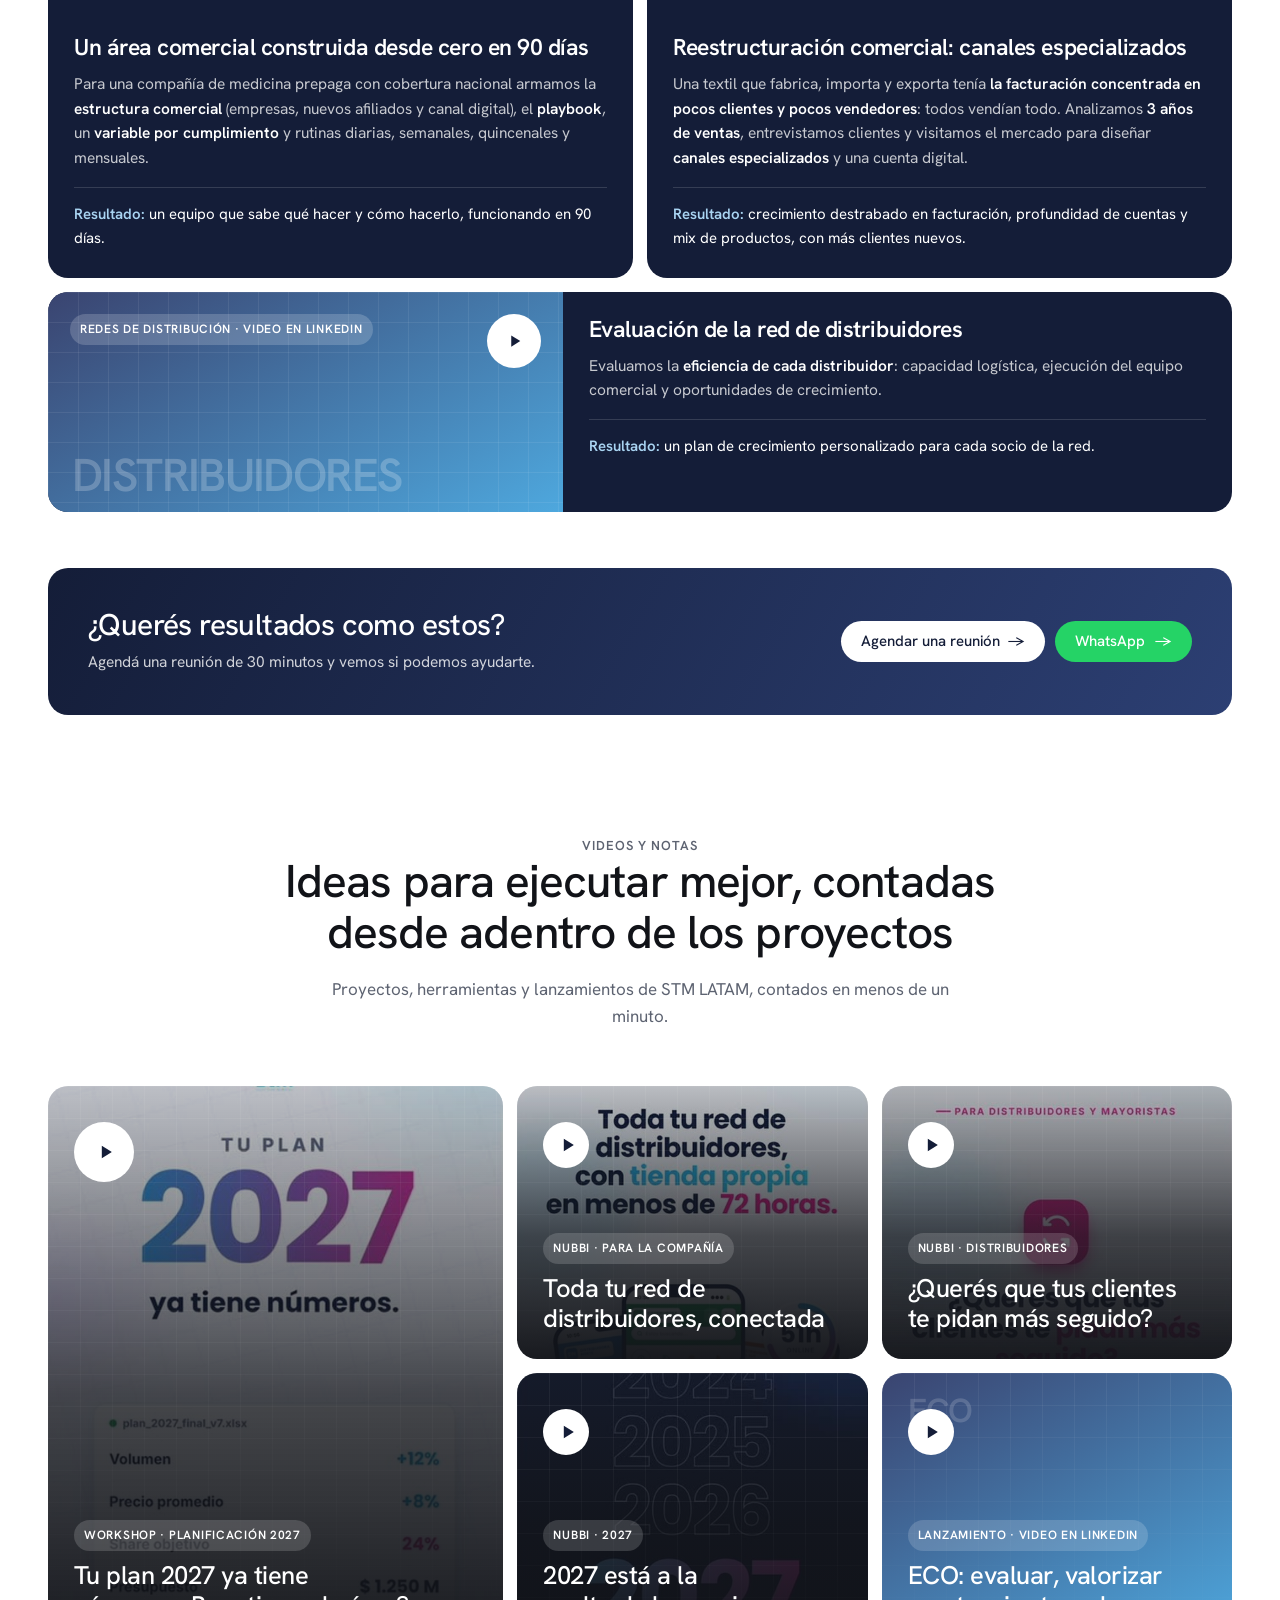
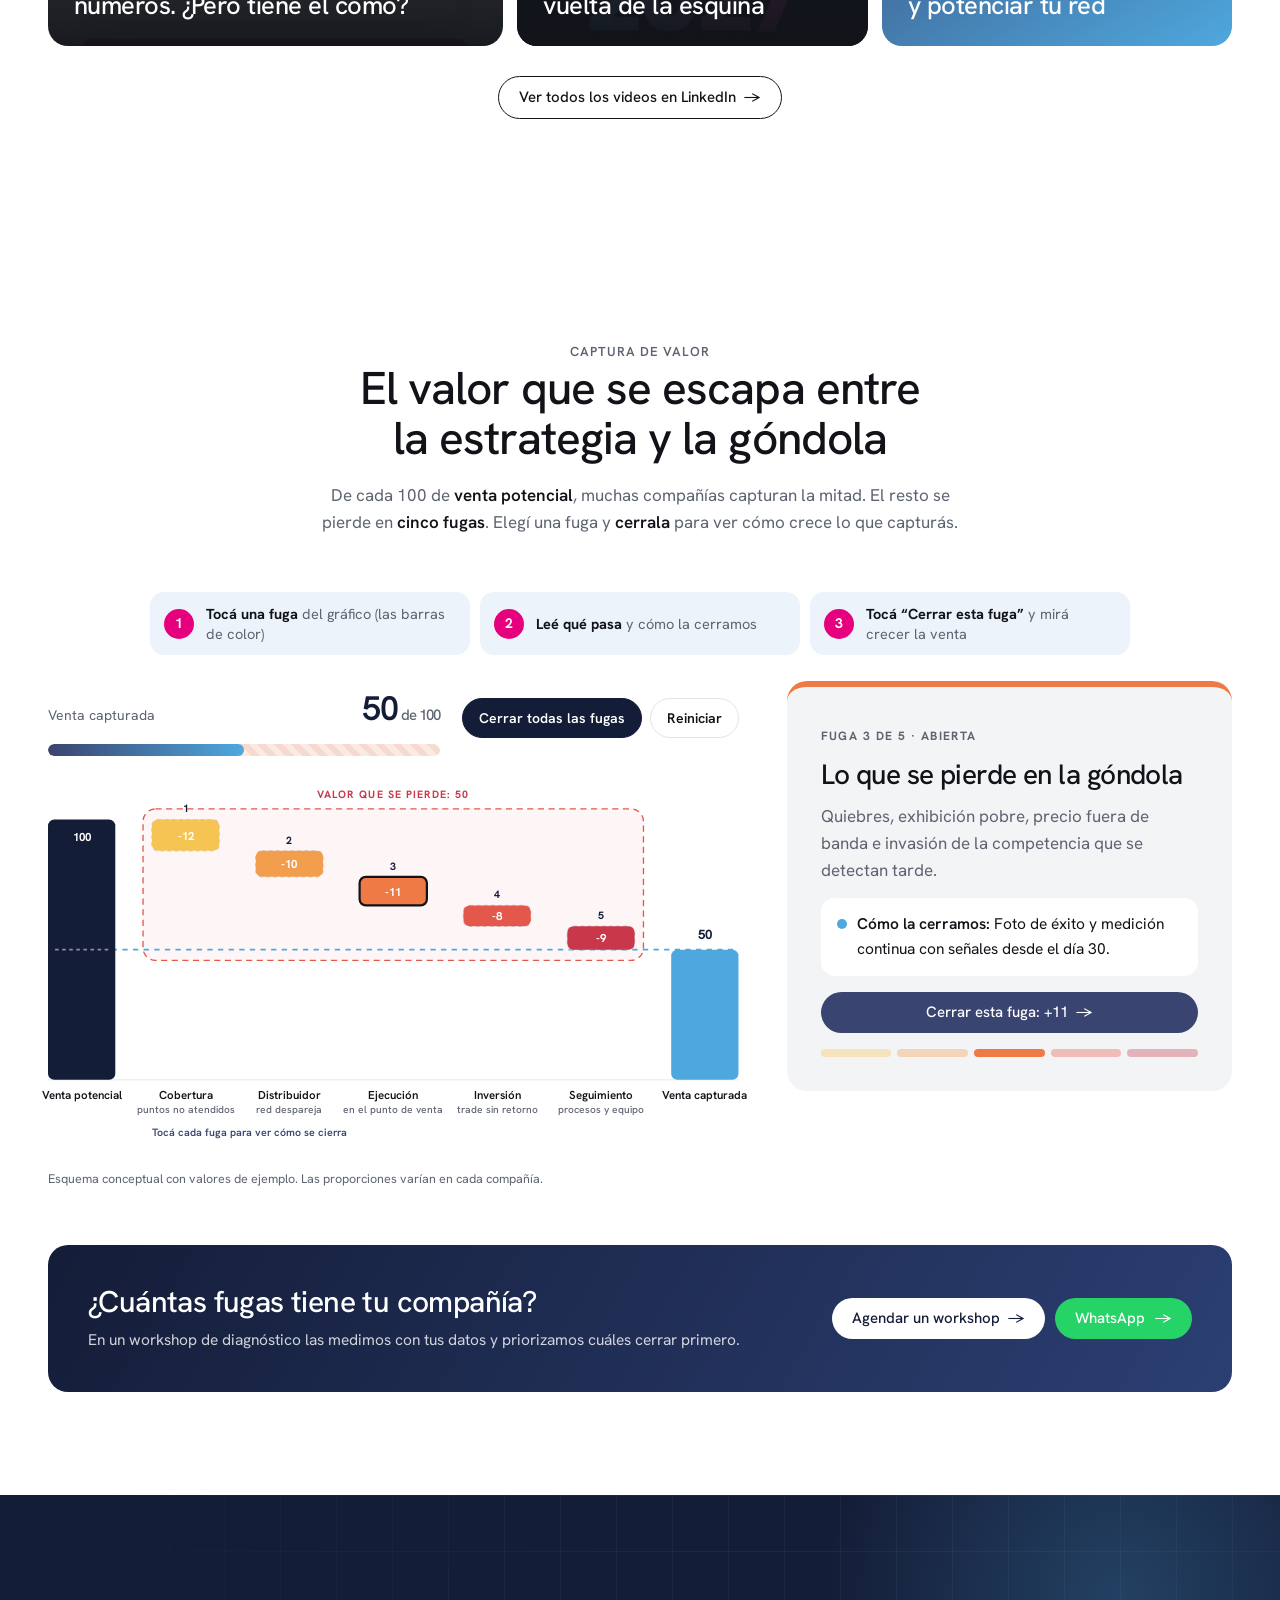
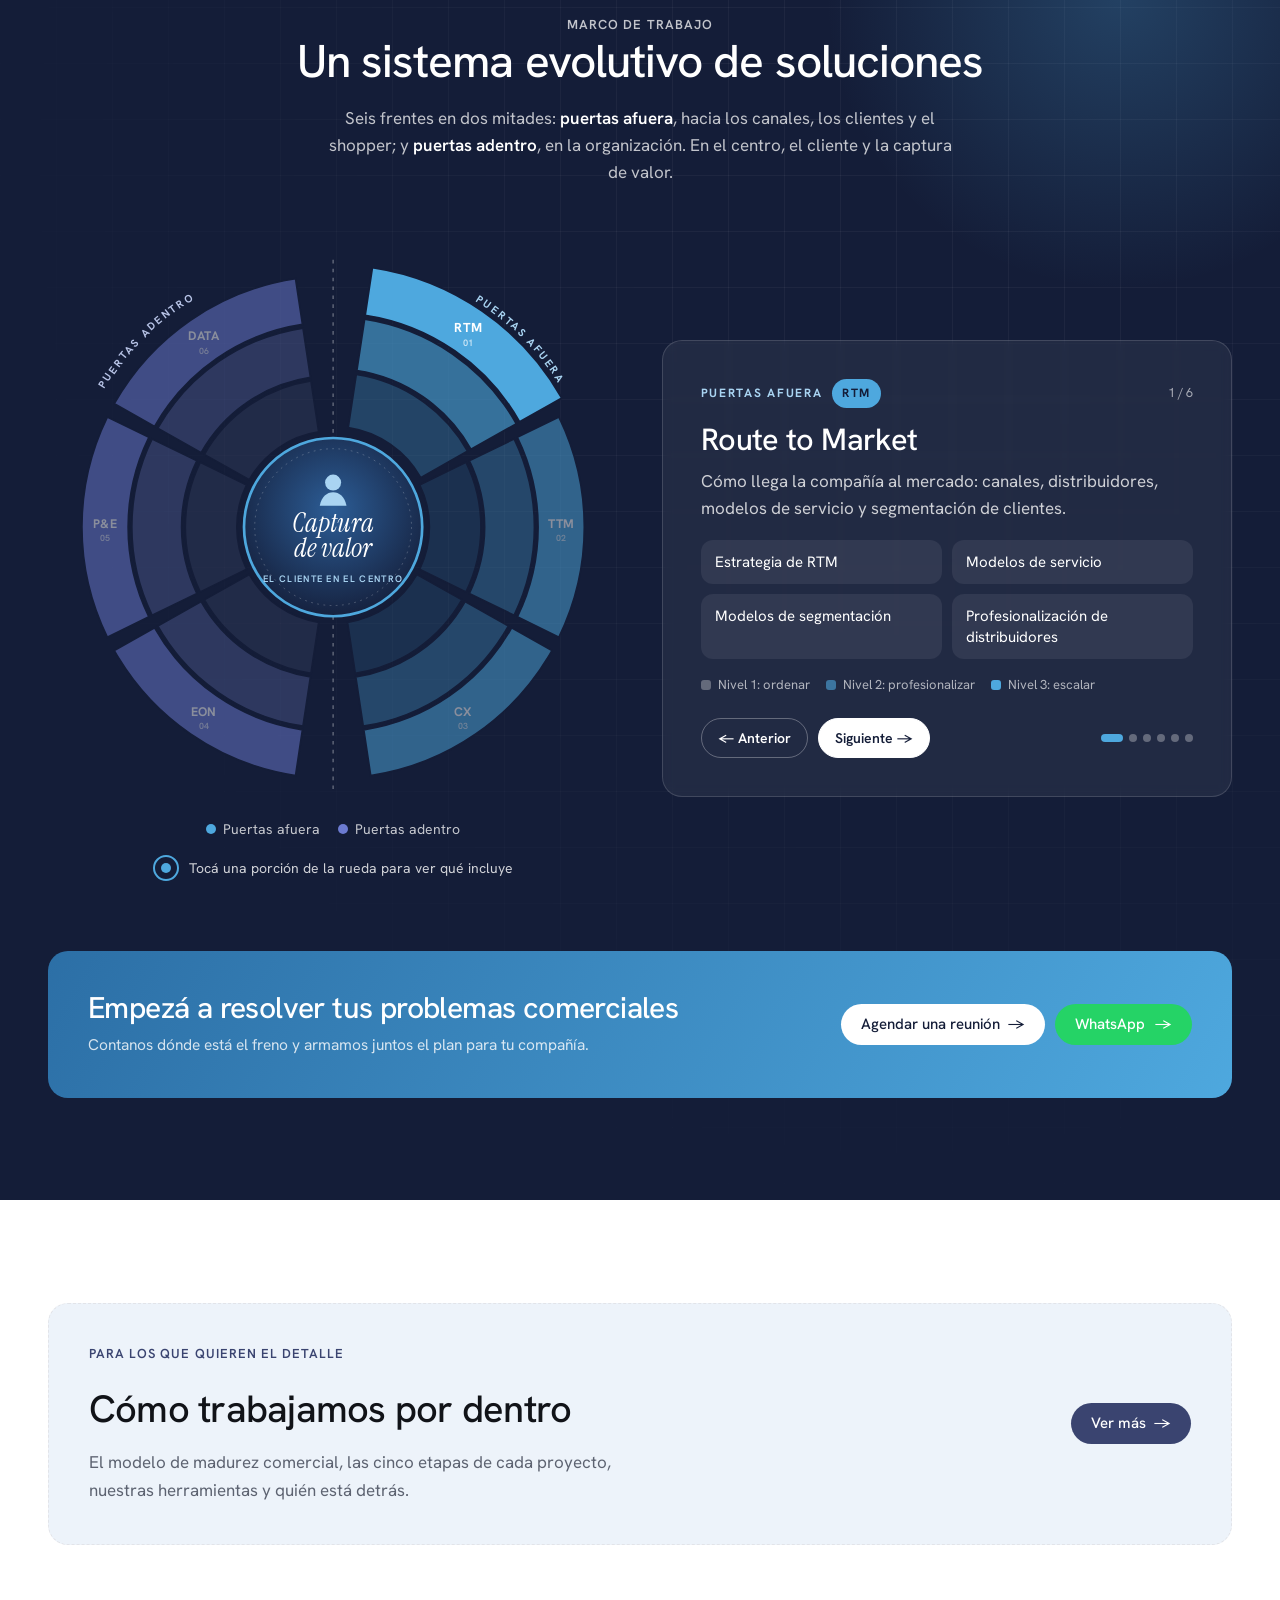
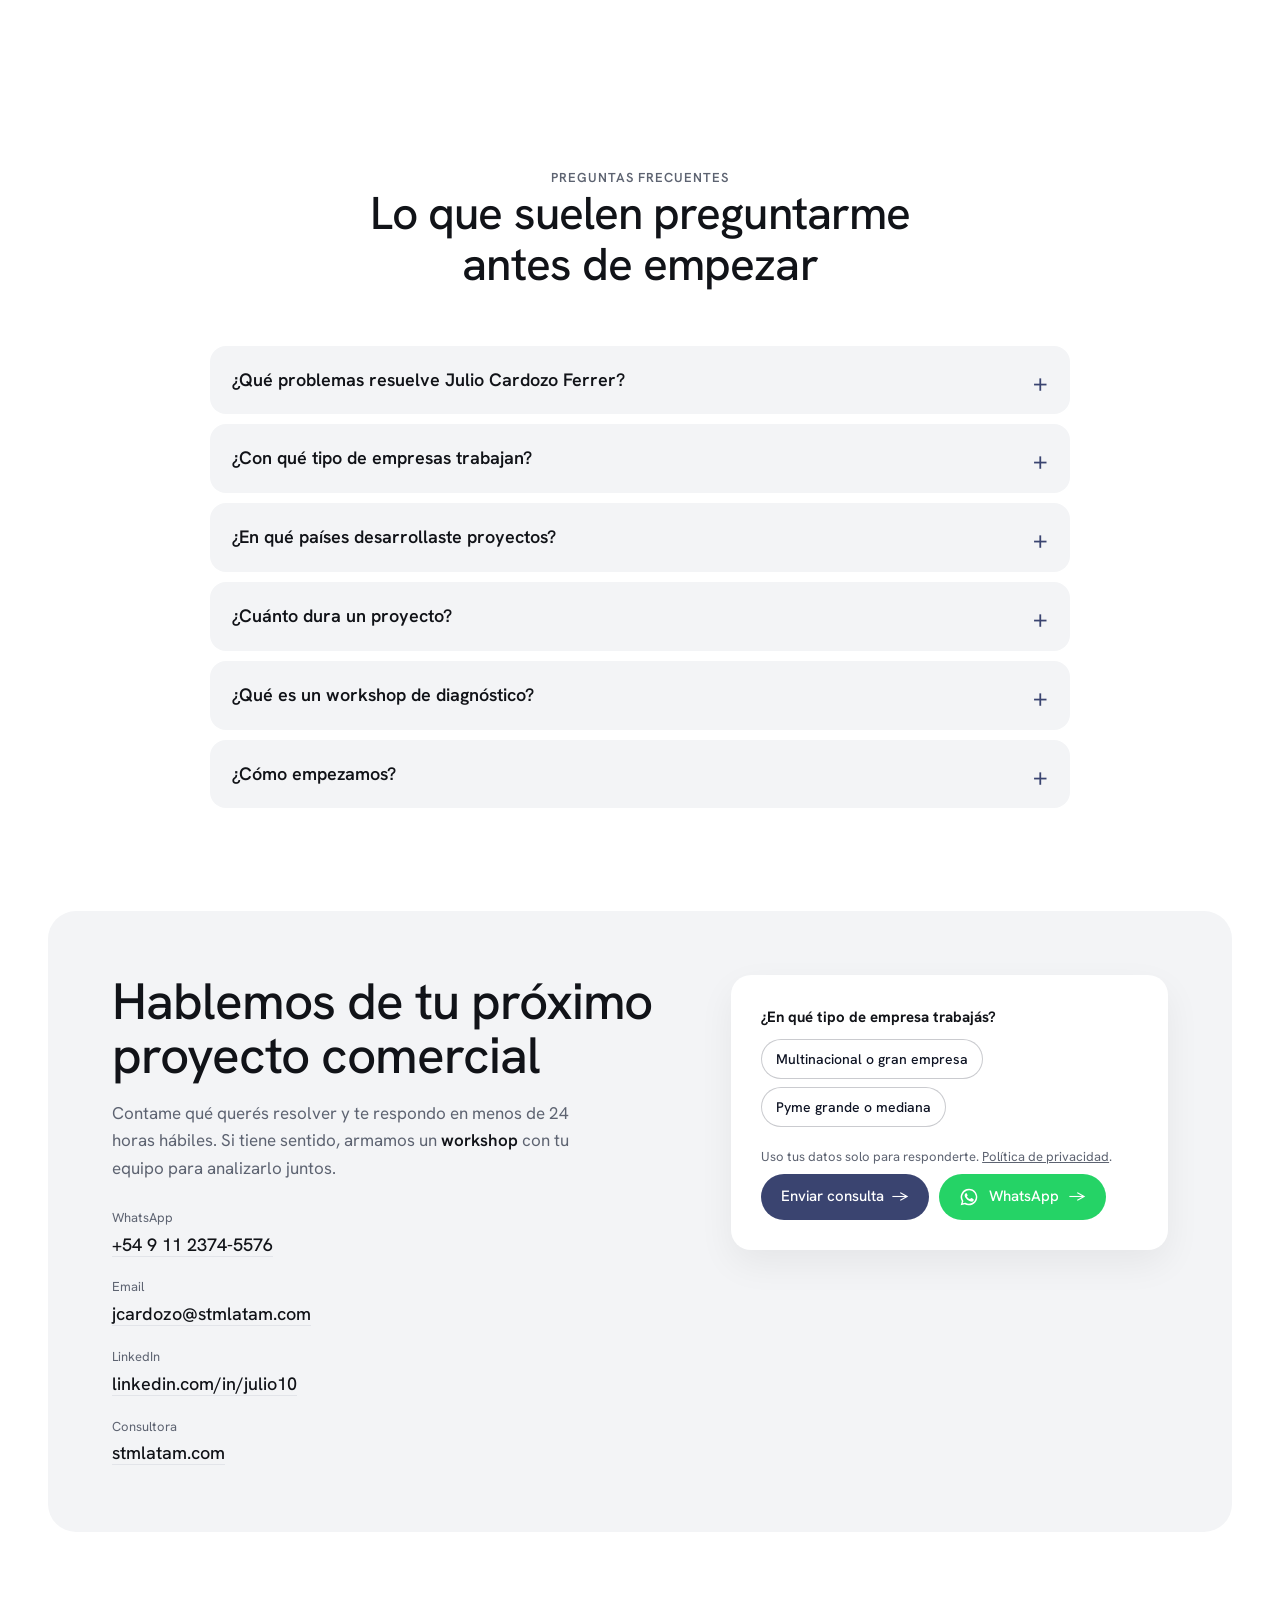
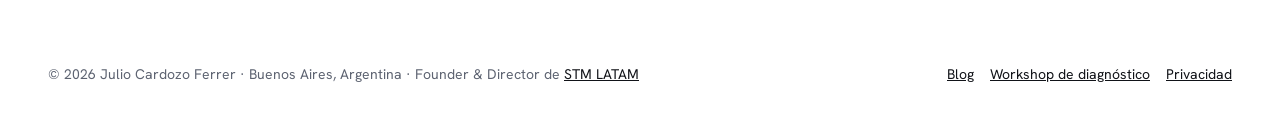
==== commit 864dd161: "Respetar diseño original: biografía breve y SEO dentro de Sobre mí" ====
--- a/index.html
+++ b/index.html
@@ -4,7 +4,7 @@
 <meta charset="utf-8">
 <meta name="viewport" content="width=device-width, initial-scale=1">
 <title>Julio Cardozo Ferrer | Consultor en Estrategia Comercial, Route to Market y Trade Marketing</title>
-<meta name="description" content="Julio Cardozo Ferrer, consultor en estrategia y transformación comercial y fundador de STM LATAM. Proyectos de Route to Market y Trade Marketing en Argentina, México, Chile, Ecuador, Perú y Uruguay.">
+<meta name="description" content="Julio Cardozo Ferrer, consultor en estrategia y transformación comercial y fundador de STM LATAM. Trayectoria en proyectos en Argentina, México, Chile, Ecuador, Perú y Uruguay.">
 <link rel="canonical" href="https://juliocardozoferrer.com/">
 <meta name="author" content="Julio Cardozo Ferrer">
 <meta property="og:type" content="profile">
@@ -29,7 +29,7 @@
       "url": "https://juliocardozoferrer.com/",
       "image": ["https://juliocardozoferrer.com/julio-cardozo-ferrer-consultor-stm-latam.jpg", "https://juliocardozoferrer.com/fotos/julio-cardozo-ferrer-workshop-equipo-comercial.jpg", "https://juliocardozoferrer.com/fotos/julio-cardozo-ferrer-presentacion-enfoque-360.jpg"],
       "jobTitle": "Founder & Director de STM LATAM",
-      "description": "Consultor en estrategia y transformación comercial, especializado en Route to Market, Trade Marketing, gestión de distribuidores y reestructuración comercial. Experiencia en proyectos en Argentina, México, Chile, Ecuador, Perú y Uruguay.",
+      "description": "Consultor en estrategia y transformación comercial, fundador de STM LATAM. Proyectos en Argentina, México, Chile, Ecuador, Perú y Uruguay; especializado en Route to Market, Trade Marketing y reestructuración comercial.",
       "worksFor": { "@id": "https://www.stmlatam.com/#org" },
       "homeLocation": { "@type": "Place", "name": "Buenos Aires, Argentina" },
       "birthPlace": { "@type": "Place", "name": "Mar del Plata, Argentina" },
@@ -41,7 +41,6 @@
       ],
       "award": "Plata, Mejor Promoción del Punto de Venta Latinoamericana, POPAI 2018",
       "knowsAbout": ["Route to Market", "Go to Market", "Trade Marketing", "Category Management", "Estrategia comercial", "Gestión de distribuidores", "Reestructuración comercial", "Canal moderno", "Canal tradicional", "Food Service", "Consumo masivo"],
-      "subjectOf": { "@id": "https://juliocardozoferrer.com/biografia.html#perfil" },
       "sameAs": [
         "https://www.linkedin.com/in/julio10",
         "https://www.stmlatam.com/",
@@ -777,10 +776,10 @@
   },
   {
    "@type": "Question",
-   "name": "¿En qué países trabajan?",
+   "name": "¿En qué países desarrolló proyectos Julio Cardozo Ferrer?",
    "acceptedAnswer": {
     "@type": "Answer",
-    "text": "Julio Cardozo Ferrer participó en proyectos en Argentina, México, Chile, Ecuador, Perú y Uruguay. El alcance operativo de STM LATAM se detalla en su sitio institucional."
+    "text": "Julio Cardozo Ferrer participó en proyectos en Argentina, México, Chile, Ecuador, Perú y Uruguay. La cobertura comercial de STM LATAM se detalla en la web de la consultora."
    }
   },
   {
@@ -818,7 +817,6 @@
     <a class="mark" href="#inicio" aria-label="Julio Cardozo Ferrer, volver al inicio"><svg class="logo" viewBox="0 0 48 48" aria-hidden="true"><rect width="48" height="48" rx="14" fill="#141d38"/><text x="23" y="32" text-anchor="middle" font-family="Instrument Serif, Georgia, serif" font-style="italic" font-size="25" fill="#fff" letter-spacing="-1">jcf</text><circle cx="38" cy="31" r="3.2" fill="#e6007e"/></svg><span class="mtxt">Julio Cardozo Ferrer<small>Founder &amp; Director, STM LATAM</small></span></a>
     <nav aria-label="Secciones">
       <ul id="navList">
-        <li><a href="/biografia.html">Biografía</a></li>
         <li><a href="#en-accion">Equipo</a></li>
         <li><a href="#test">Diagnóstico</a></li>
         <li><a href="#casos">Casos</a></li>
@@ -834,7 +832,6 @@
   </div>
 </header>
 <nav class="mnav" id="mnav" aria-label="Menú">
-  <a href="/biografia.html">Biografía profesional</a>
   <a href="#en-accion">Equipo en acción<small>01</small></a>
   <a href="#test">Diagnóstico<small>02</small></a>
   <a href="#casos">Casos<small>03</small></a>
@@ -1265,10 +1262,10 @@
       <div class="copy">
         <p>Soy consultor en <strong>estrategia y transformación comercial</strong> y fundador de <strong>STM LATAM</strong>. Resuelvo los <strong>problemas estructurales</strong> que impiden a una compañía capturar valor en sus canales: <strong>Route to Market</strong>, <strong>Trade Marketing</strong>, <strong>redes de distribuidores</strong> y <strong>reestructuración comercial</strong>, en canal moderno, tradicional y Food Service.</p>
         <p>Trabajo con <strong>método y en profundidad</strong>, del diagnóstico a la implementación, y me apoyo en <strong>datos, tableros y tecnología</strong> para que cada decisión tenga un número detrás.</p>
+        <p>Mi trayectoria combina experiencia en compañías multinacionales y consultoría empresarial, con participación en proyectos en <strong>Argentina, México, Chile, Ecuador, Perú y Uruguay</strong>. Trabajo con organizaciones de distintas industrias, adaptando el diseño comercial a sus canales, equipos y realidades de mercado.</p>
         <p>Cada proyecto tiene que <strong>dejar capacidades instaladas</strong>: procesos que se sostienen, equipos que evolucionan e indicadores que se usan.</p>
-        <p>Participé en proyectos comerciales en <strong>Argentina, México, Chile, Ecuador, Perú y Uruguay</strong>. <a href="/biografia.html">Conocé mi trayectoria profesional completa</a>.</p>
       </div>
-      <div class="actions"><a class="btn outline" href="/biografia.html">Leer biografía</a><a class="btn solid" href="https://www.stmlatam.com/" rel="noopener">Conocé STM LATAM</a><a class="btn outline" href="https://www.linkedin.com/in/julio10" rel="me noopener">Ver perfil en LinkedIn</a></div>
+      <div class="actions"><a class="btn solid" href="https://www.stmlatam.com/" rel="noopener">Conocé STM LATAM</a><a class="btn outline" href="https://www.linkedin.com/in/julio10" rel="me noopener">Ver perfil en LinkedIn</a></div>
     </div>
   </div>
 </section>
@@ -1284,7 +1281,7 @@
     <div class="faq">
       <details><summary>¿Qué problemas resuelve Julio Cardozo Ferrer?</summary><p>Ayudo a empresas a vender más con lo que ya tienen: canales y distribuidores que no llegan a todos los clientes, ejecución en el punto de venta que no se ve en la góndola y equipos comerciales sin procesos, metas ni seguimiento. Lo hago desde STM LATAM, con proyectos de Route to Market, Trade Marketing y reestructuración comercial.</p></details>
       <details><summary>¿Con qué tipo de empresas trabajan?</summary><p>Con multinacionales, pymes y distribuidoras de distintas industrias: bebidas, alimentos, farma y dermocosmética, textil, salud, educación y distribución, entre otras. Algunas marcas que confiaron en STM son CCU, Unilever, ISDIN, Froneri y Grupo Peñaflor.</p></details>
-      <details><summary>¿En qué países tiene experiencia Julio Cardozo Ferrer?</summary><p>Participé en proyectos en Argentina, México, Chile, Ecuador, Perú y Uruguay. La información sobre los mercados de operación de STM LATAM está disponible en el sitio de la consultora.</p></details>
+      <details><summary>¿En qué países desarrollaste proyectos?</summary><p>Participé en proyectos en Argentina, México, Chile, Ecuador, Perú y Uruguay. Mi experiencia regional no debe confundirse con los países donde STM LATAM opera actualmente.</p></details>
       <details><summary>¿Cuánto dura un proyecto?</summary><p>Depende del alcance. Varios de los proyectos que mostramos en los casos, como el censo del canal Food Service o el área comercial de una prepaga, se implementaron en alrededor de 90 días.</p></details>
       <details><summary>¿Qué es un workshop de diagnóstico?</summary><p>Es una sesión de trabajo con tu equipo en la que miramos tus datos, medimos dónde se escapa el valor comercial y priorizamos qué resolver primero. Es la mejor forma de empezar.</p></details>
       <details><summary>¿Cómo empezamos?</summary><p>Escribime por WhatsApp o completá el formulario contándome qué querés resolver. Te respondo en menos de 24 horas hábiles y coordinamos una primera reunión.</p></details>
@@ -1328,7 +1325,7 @@
 <footer>
   <div class="wrap">
     <span>© 2026 Julio Cardozo Ferrer · Buenos Aires, Argentina · Founder &amp; Director de <a href="https://www.stmlatam.com/" rel="noopener">STM LATAM</a></span>
-    <nav aria-label="Más páginas"><a href="/biografia.html">Biografía</a><a href="/blog/">Blog</a><a href="/workshop-diagnostico-comercial.html">Workshop de diagnóstico</a><a href="/privacidad.html">Privacidad</a></nav>
+    <nav aria-label="Más páginas"><a href="/blog/">Blog</a><a href="/workshop-diagnostico-comercial.html">Workshop de diagnóstico</a><a href="/privacidad.html">Privacidad</a></nav>
   </div>
 </footer>
 
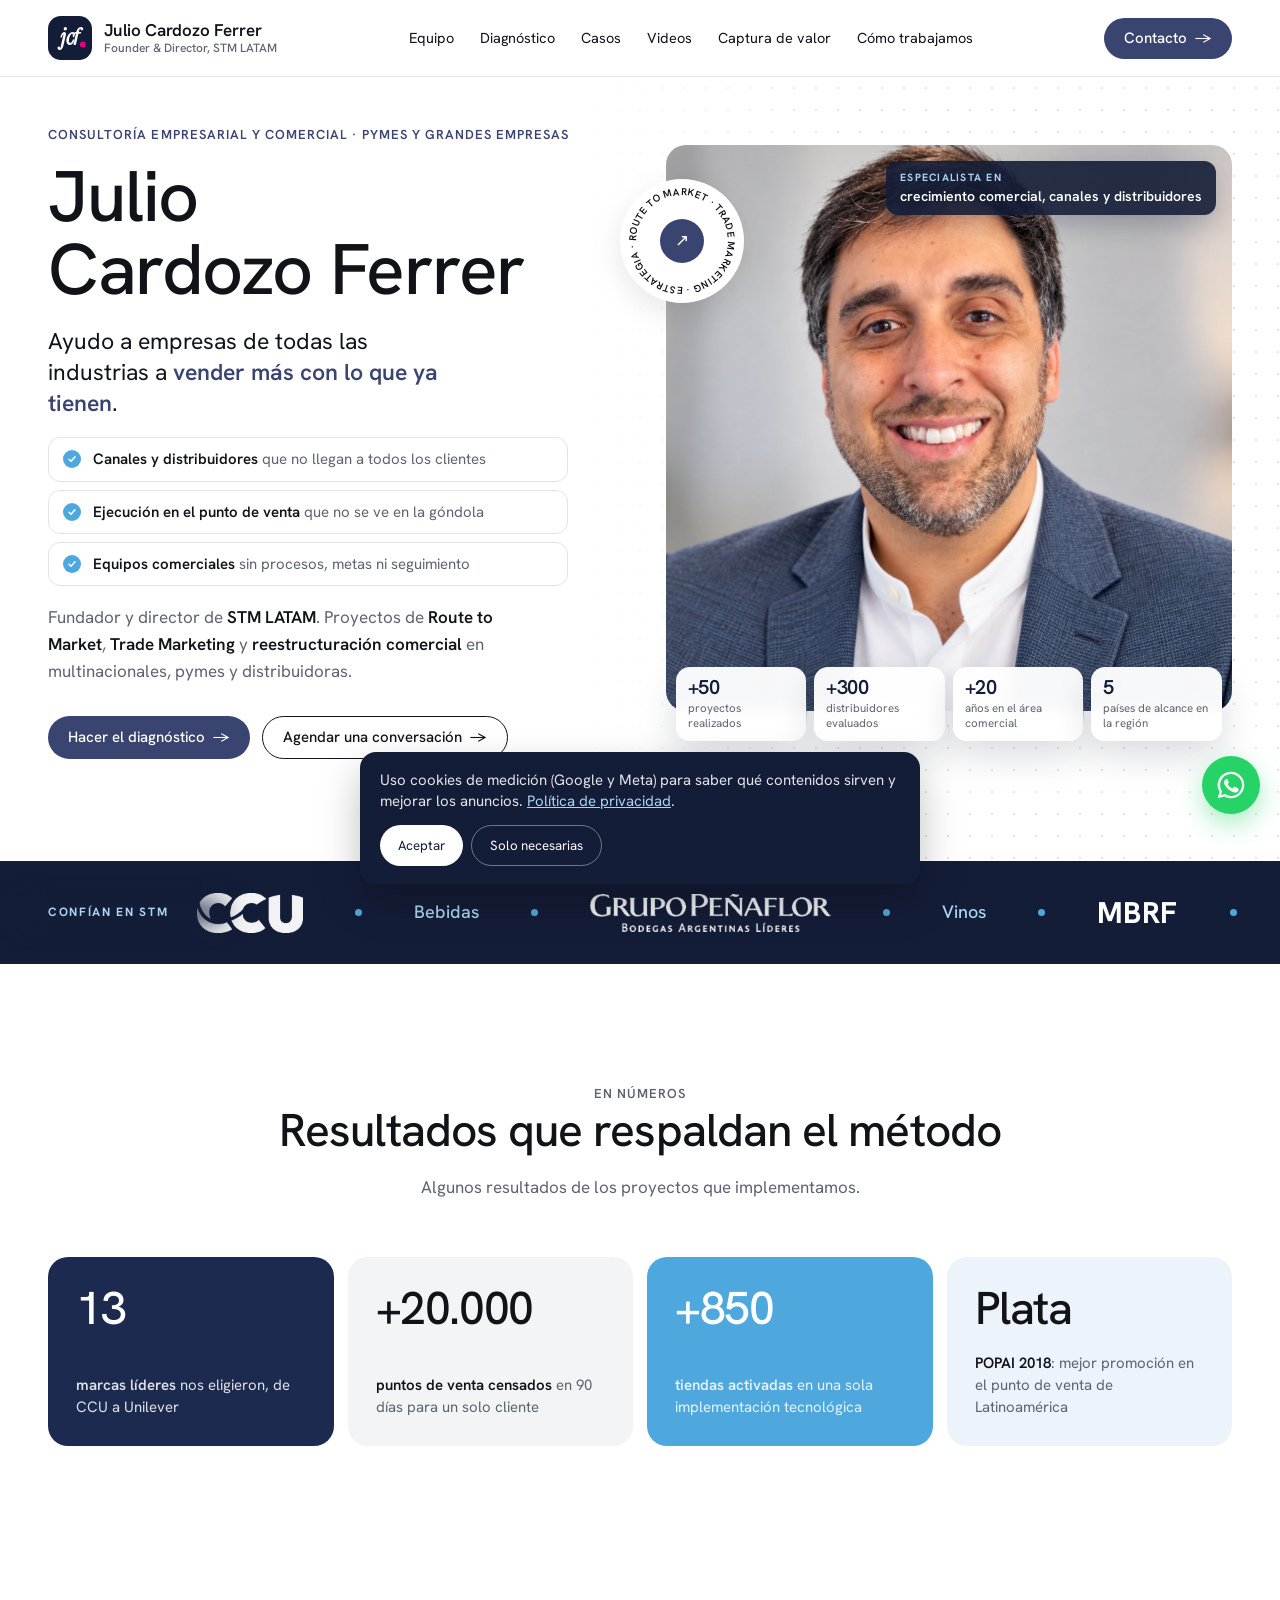
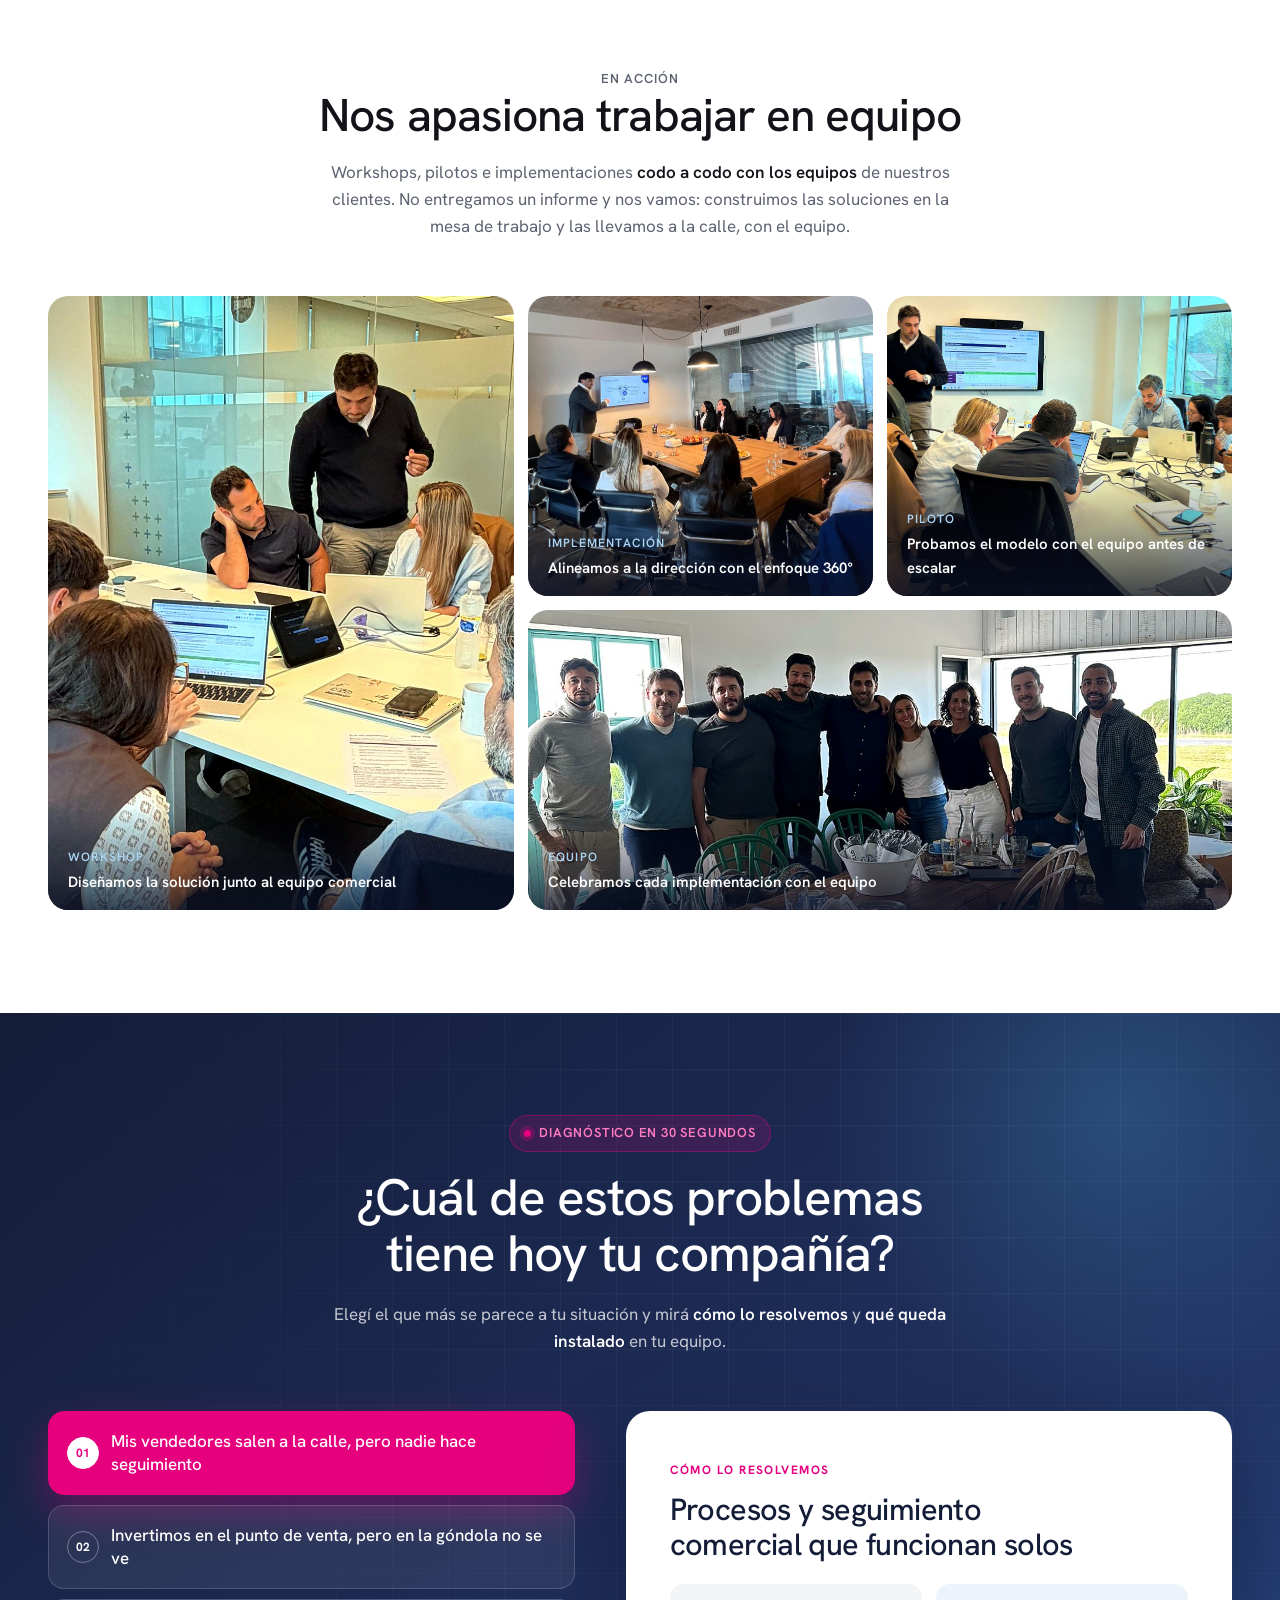
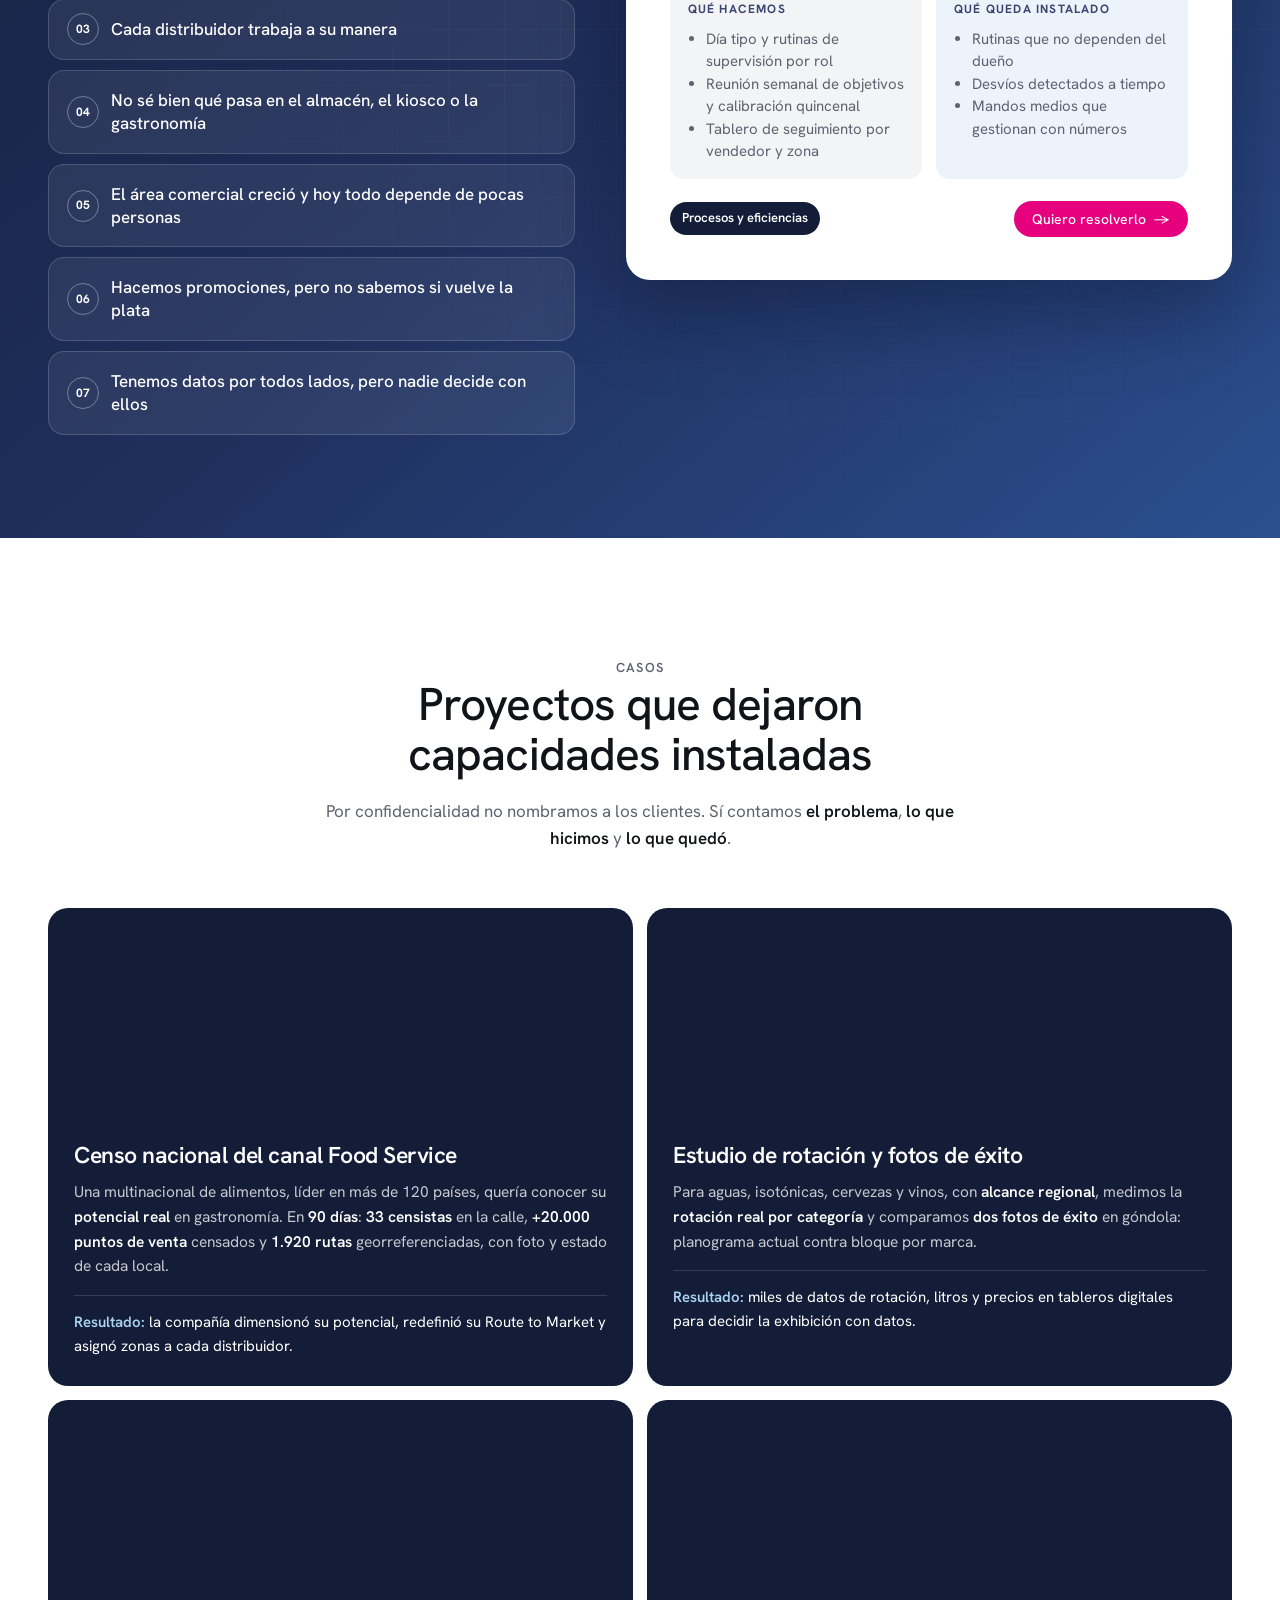
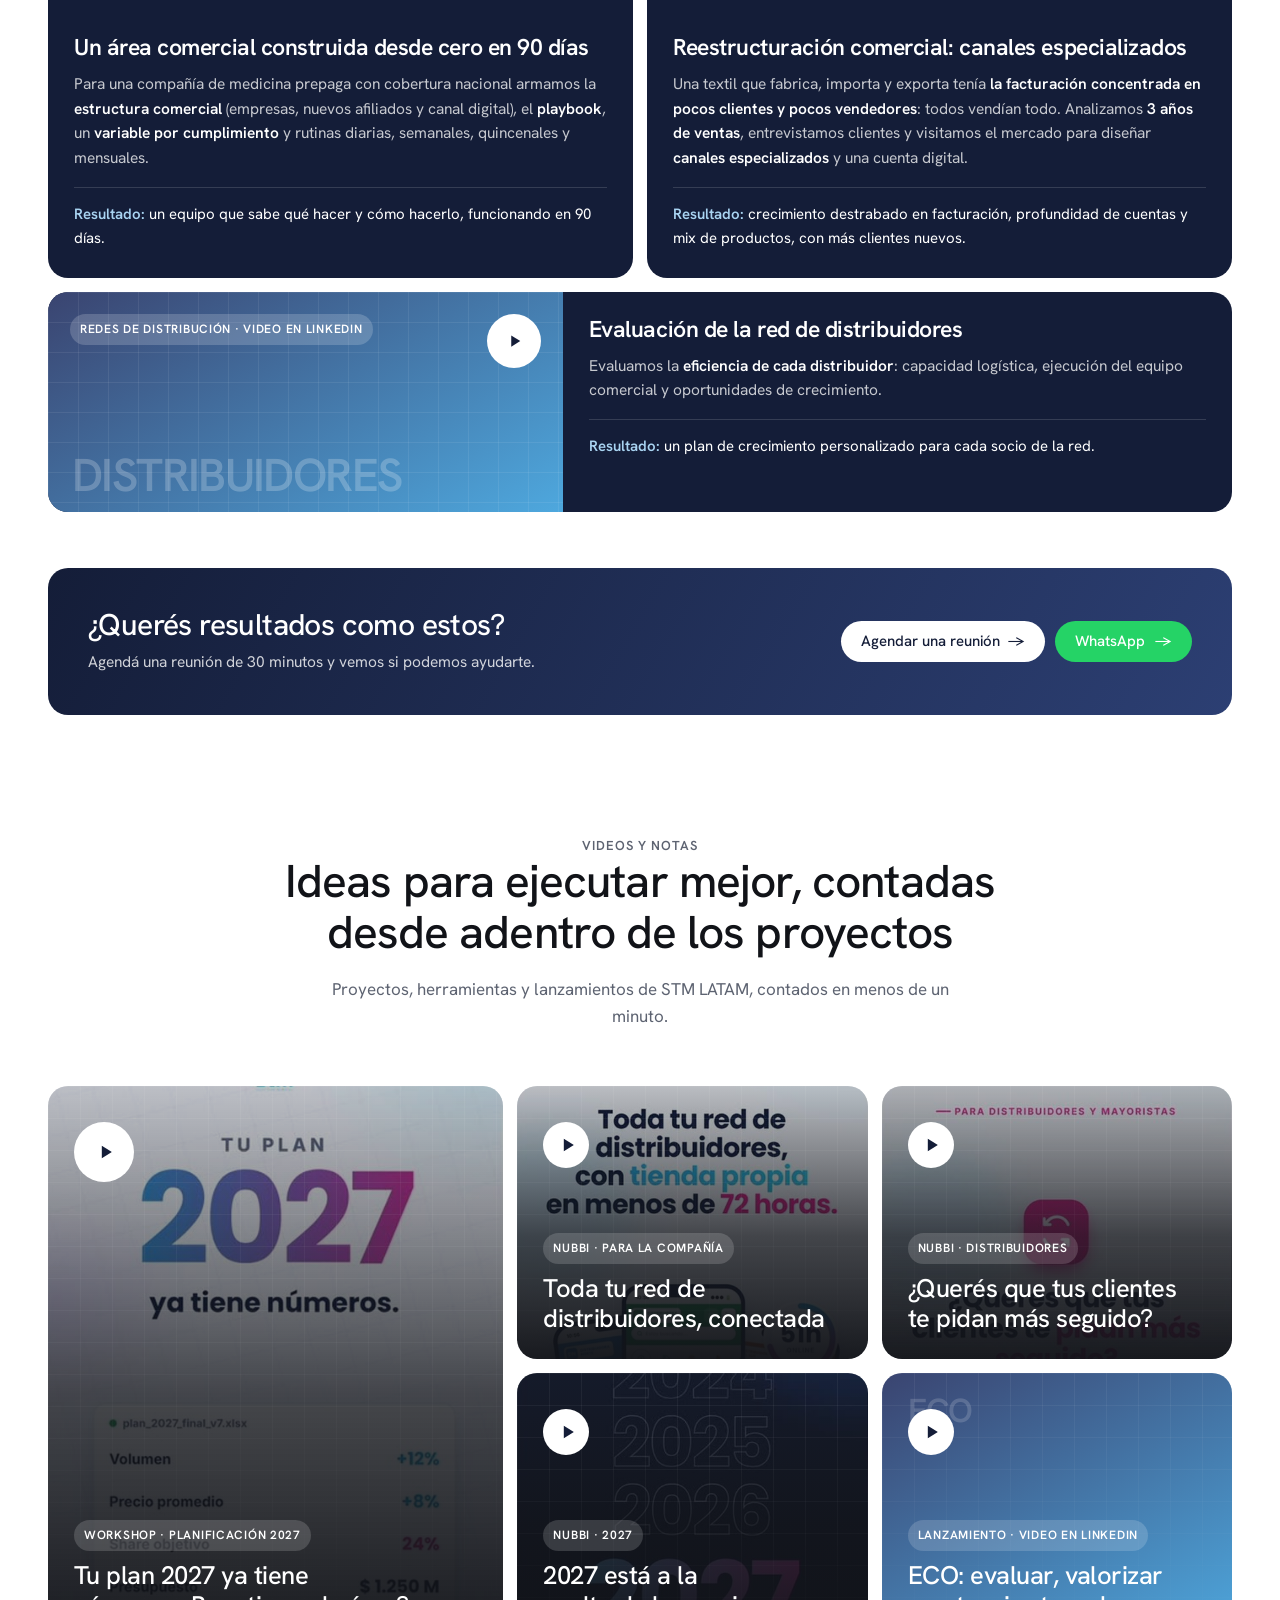
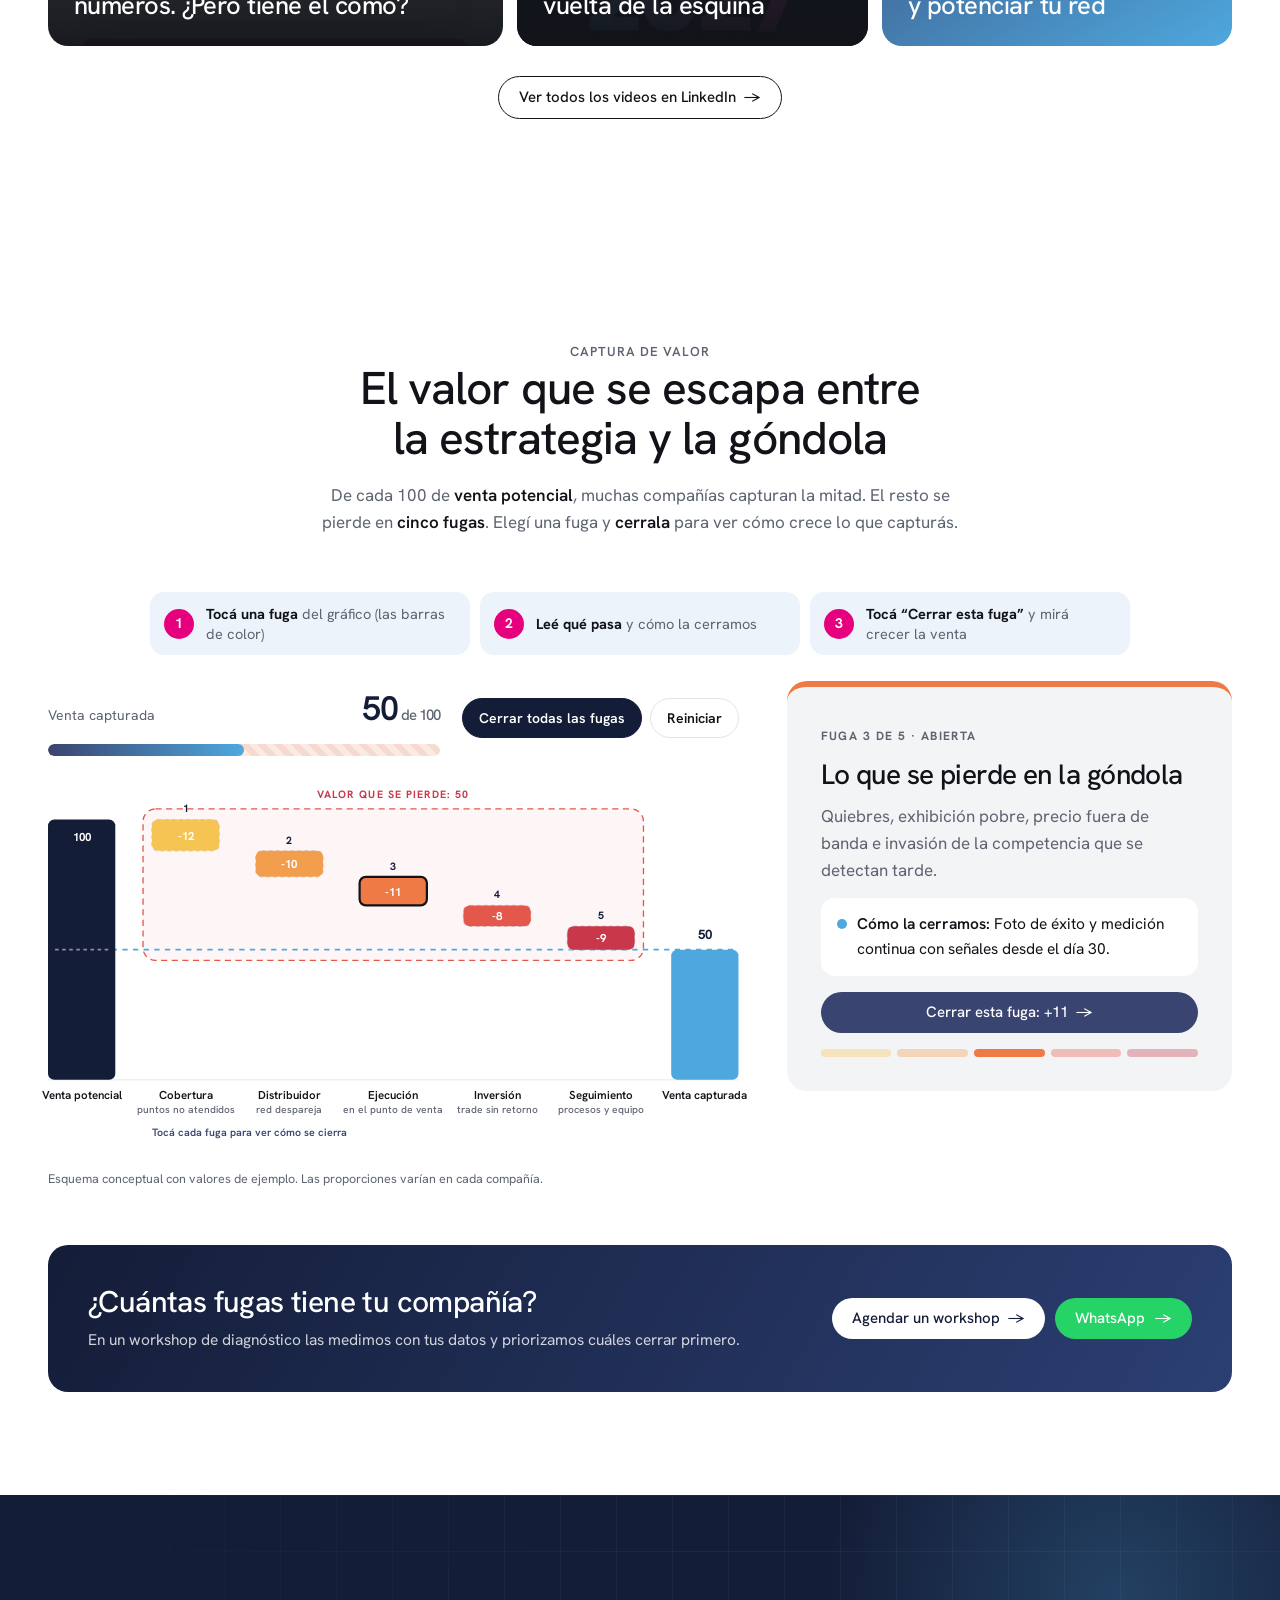
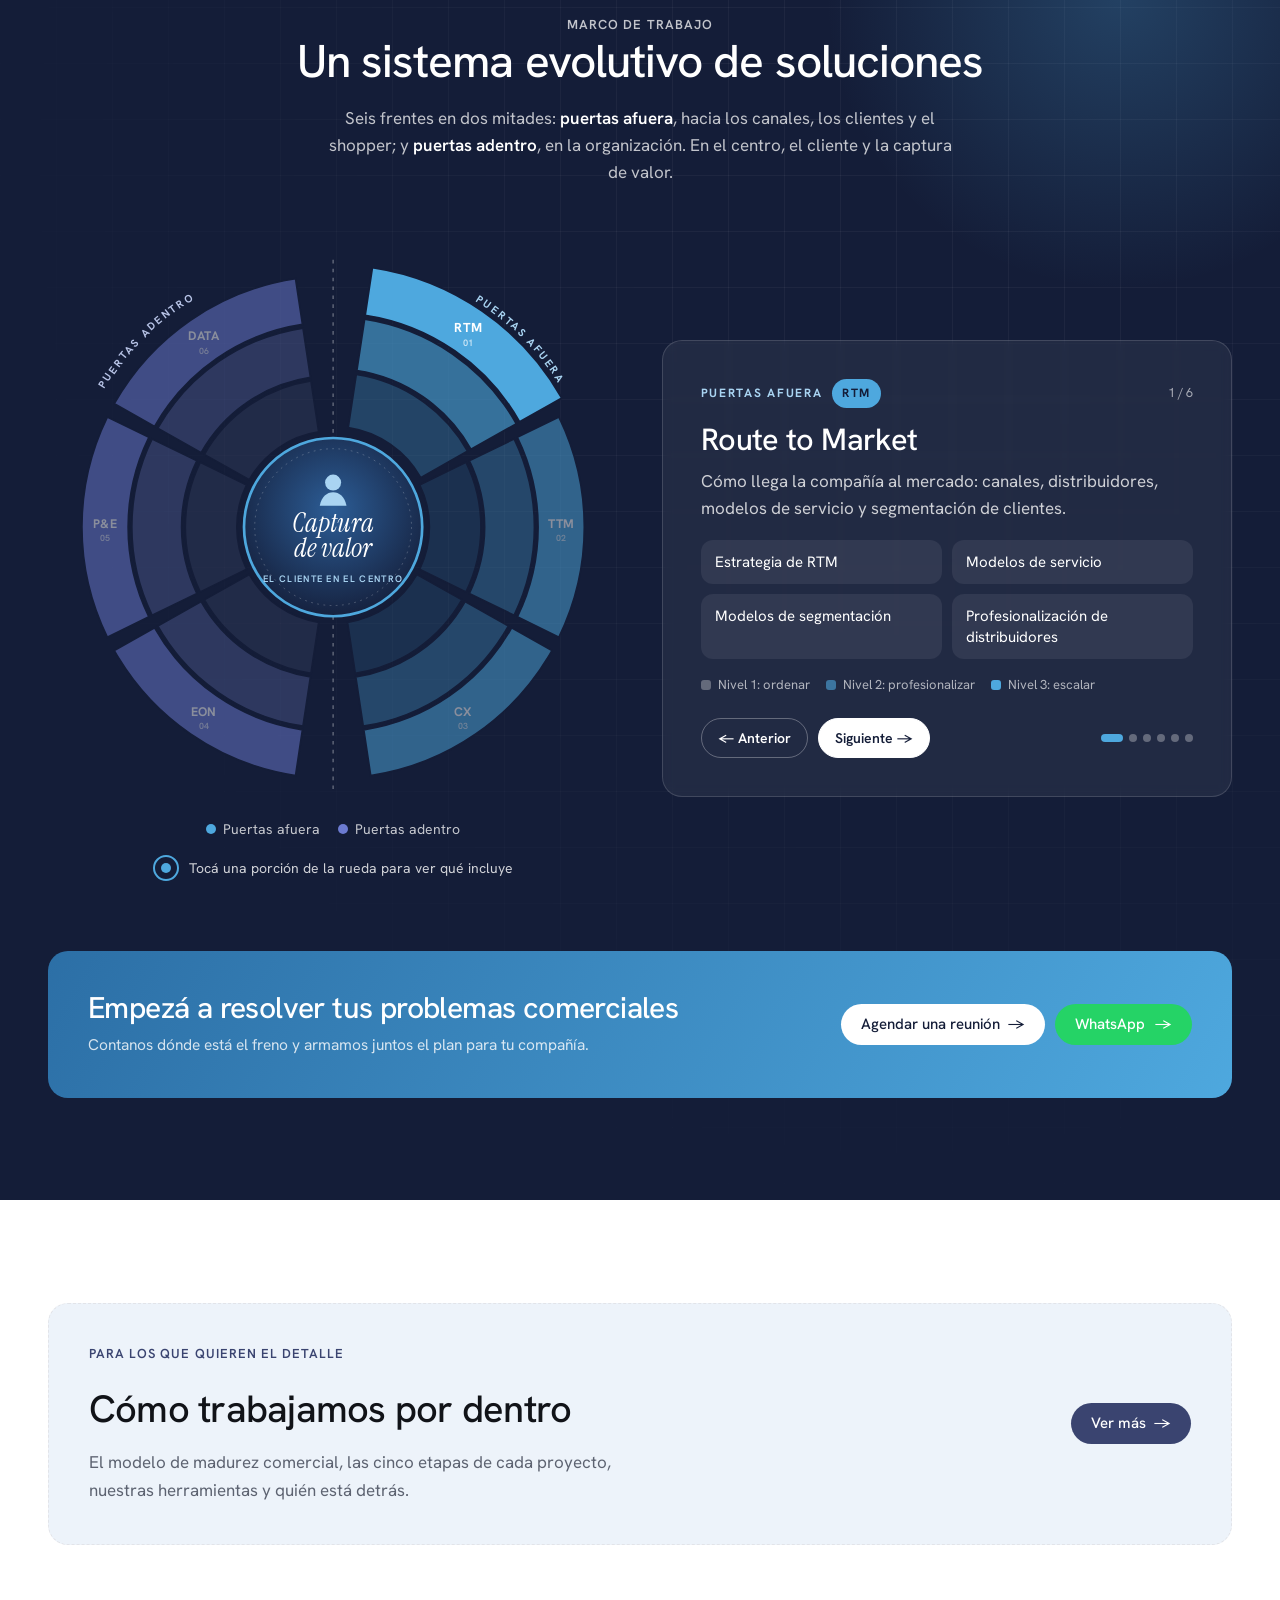
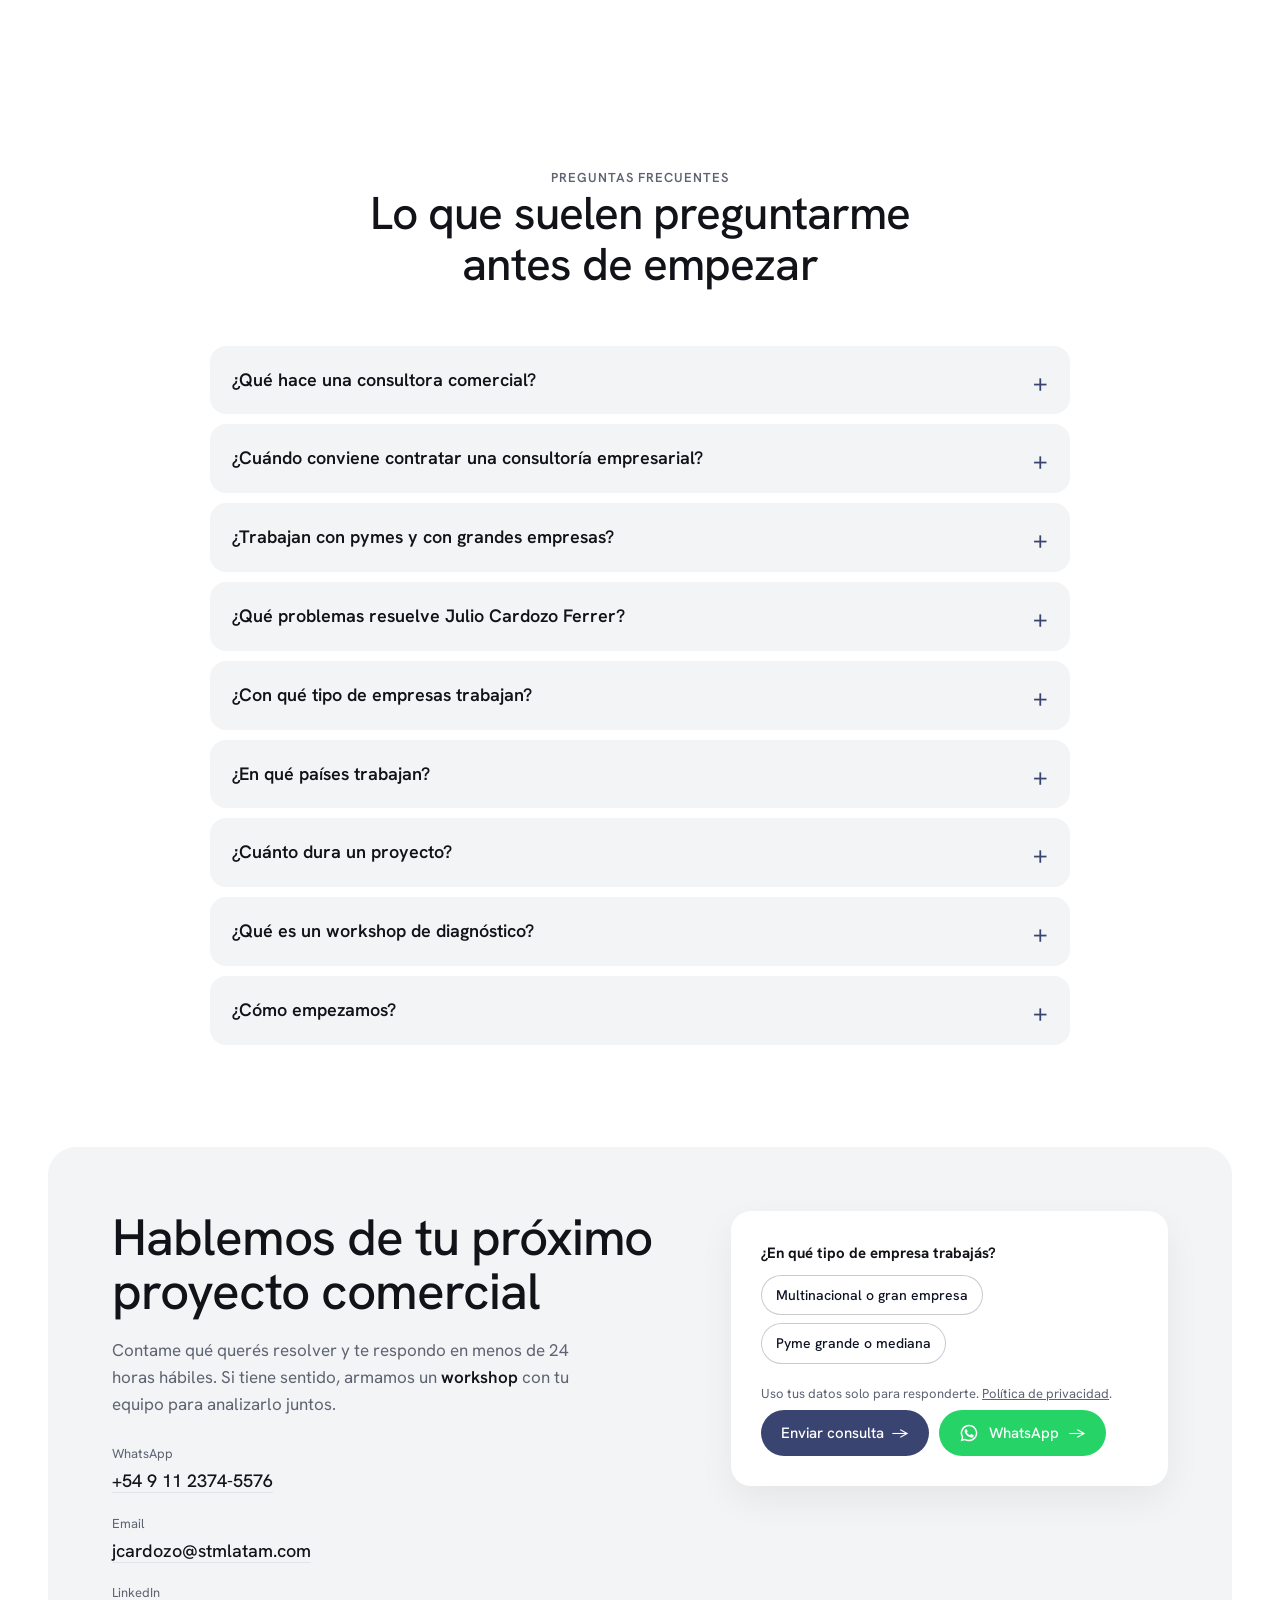
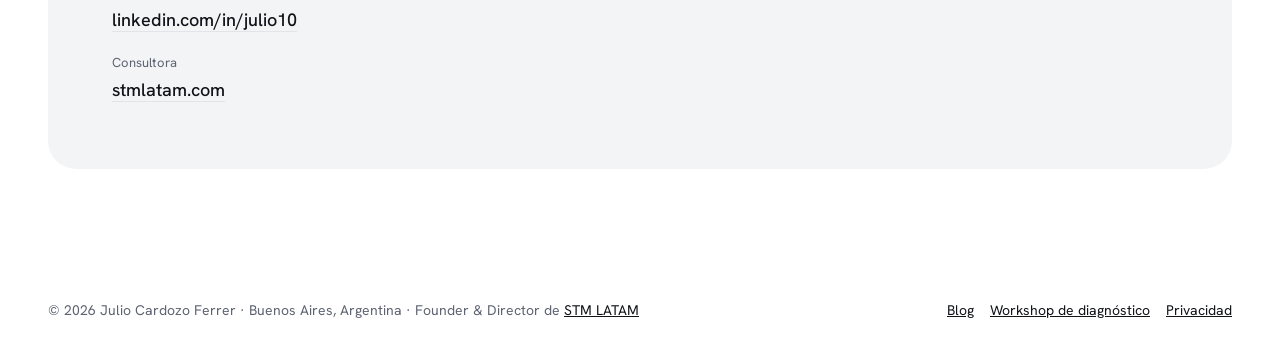
==== commit 0e5970c2: "SEO: título, descripción y preguntas frecuentes orientados a consultoría empresarial Co-Authored-By:" ====
--- a/index.html
+++ b/index.html
@@ -3,8 +3,8 @@
 <head>
 <meta charset="utf-8">
 <meta name="viewport" content="width=device-width, initial-scale=1">
-<title>Julio Cardozo Ferrer | Consultor en Estrategia Comercial, Route to Market y Trade Marketing</title>
-<meta name="description" content="Julio Cardozo Ferrer, consultor en estrategia y transformación comercial y fundador de STM LATAM. Trayectoria en proyectos en Argentina, México, Chile, Ecuador, Perú y Uruguay.">
+<title>Julio Cardozo Ferrer | Consultoría Empresarial y Comercial para Pymes y Grandes Empresas</title>
+<meta name="description" content="Consultoría empresarial y comercial para pymes y grandes empresas, con foco en implementar. Julio Cardozo Ferrer, fundador de STM LATAM: trade marketing, estudios de mercado y reestructuración comercial. +20.000 puntos de venta relevados, proyectos en 5 países.">
 <link rel="canonical" href="https://juliocardozoferrer.com/">
 <meta name="author" content="Julio Cardozo Ferrer">
 <meta property="og:type" content="profile">
@@ -29,7 +29,7 @@
       "url": "https://juliocardozoferrer.com/",
       "image": ["https://juliocardozoferrer.com/julio-cardozo-ferrer-consultor-stm-latam.jpg", "https://juliocardozoferrer.com/fotos/julio-cardozo-ferrer-workshop-equipo-comercial.jpg", "https://juliocardozoferrer.com/fotos/julio-cardozo-ferrer-presentacion-enfoque-360.jpg"],
       "jobTitle": "Founder & Director de STM LATAM",
-      "description": "Consultor en estrategia y transformación comercial, fundador de STM LATAM. Proyectos en Argentina, México, Chile, Ecuador, Perú y Uruguay; especializado en Route to Market, Trade Marketing y reestructuración comercial.",
+      "description": "Consultor en estrategia y transformación comercial, especializado en Route to Market, Trade Marketing, gestión de distribuidores y reestructuración comercial.",
       "worksFor": { "@id": "https://www.stmlatam.com/#org" },
       "homeLocation": { "@type": "Place", "name": "Buenos Aires, Argentina" },
       "birthPlace": { "@type": "Place", "name": "Mar del Plata, Argentina" },
@@ -40,7 +40,7 @@
         { "@type": "CollegeOrUniversity", "name": "Universidad Austral" }
       ],
       "award": "Plata, Mejor Promoción del Punto de Venta Latinoamericana, POPAI 2018",
-      "knowsAbout": ["Route to Market", "Go to Market", "Trade Marketing", "Category Management", "Estrategia comercial", "Gestión de distribuidores", "Reestructuración comercial", "Canal moderno", "Canal tradicional", "Food Service", "Consumo masivo"],
+      "knowsAbout": ["Route to Market", "Trade Marketing", "Estrategia comercial", "Gestión de distribuidores", "Reestructuración comercial", "Canal moderno", "Canal tradicional", "Food Service", "Consumo masivo"],
       "sameAs": [
         "https://www.linkedin.com/in/julio10",
         "https://www.stmlatam.com/",
@@ -760,6 +760,30 @@
  "mainEntity": [
   {
    "@type": "Question",
+   "name": "¿Qué hace una consultora comercial?",
+   "acceptedAnswer": {
+    "@type": "Answer",
+    "text": "Entiende por qué una empresa no vende lo que podría y lo resuelve junto a su equipo: ordena la estructura comercial, los canales y la distribución, mide el mercado y la ejecución en el punto de venta, y deja procesos funcionando. En STM no entregamos solo un informe: acompañamos la implementación hasta que el resultado se sostiene sin nosotros."
+   }
+  },
+  {
+   "@type": "Question",
+   "name": "¿Cuándo conviene contratar una consultoría empresarial?",
+   "acceptedAnswer": {
+    "@type": "Answer",
+    "text": "Cuando las ventas se estancan y no está claro por qué, cuando la empresa creció y su estructura comercial no acompañó, cuando la venta depende de pocos clientes o del dueño, o cuando hay que lanzar un canal, un producto o un país nuevo y se necesita una mirada de afuera con experiencia."
+   }
+  },
+  {
+   "@type": "Question",
+   "name": "¿Trabajan con pymes y con grandes empresas?",
+   "acceptedAnswer": {
+    "@type": "Answer",
+    "text": "Sí. Trabajamos con gerentes de multinacionales que necesitan que la estrategia se ejecute en la calle, y con dueños y gerentes de pymes que necesitan ordenar y profesionalizar su área comercial. La metodología es la misma; se adapta a cada empresa e industria."
+   }
+  },
+  {
+   "@type": "Question",
    "name": "¿Qué problemas resuelve Julio Cardozo Ferrer?",
    "acceptedAnswer": {
     "@type": "Answer",
@@ -776,10 +800,10 @@
   },
   {
    "@type": "Question",
-   "name": "¿En qué países desarrolló proyectos Julio Cardozo Ferrer?",
+   "name": "¿En qué países trabajan?",
    "acceptedAnswer": {
     "@type": "Answer",
-    "text": "Julio Cardozo Ferrer participó en proyectos en Argentina, México, Chile, Ecuador, Perú y Uruguay. La cobertura comercial de STM LATAM se detalla en la web de la consultora."
+    "text": "Trabajamos en Argentina, Chile, México, Ecuador y Paraguay."
    }
   },
   {
@@ -847,7 +871,7 @@
 <section class="hero" aria-labelledby="nombre">
   <div class="wrap">
     <div>
-      <p class="eyebrow">Consultor en estrategia y transformación comercial</p>
+      <p class="eyebrow">Consultoría empresarial y comercial · Pymes y grandes empresas</p>
       <h1 id="nombre"><span class="w">Julio</span> <span class="w nb">Cardozo Ferrer</span></h1>
       <p class="role">Ayudo a empresas de todas las industrias a <strong>vender más con lo que ya tienen</strong>.</p>
       <ul class="solve" aria-label="Qué soluciono">
@@ -871,7 +895,7 @@
         <div class="hchip"><div class="ic"><svg viewBox="0 0 24 24"><path d="M3 7h7l2 2h9v10H3z"/><path d="M8 14l3 3 5-6"/></svg></div><div><b>+50</b><span>proyectos realizados</span></div></div>
         <div class="hchip"><div class="ic"><svg viewBox="0 0 24 24"><path d="M3 7h11v9H3zM14 10h4l3 3v3h-7z"/><circle cx="7" cy="18" r="1.8"/><circle cx="17" cy="18" r="1.8"/></svg></div><div><b>+300</b><span>distribuidores evaluados</span></div></div>
         <div class="hchip"><div class="ic"><svg viewBox="0 0 24 24"><circle cx="12" cy="12" r="9"/><path d="M12 7v5l3 2"/></svg></div><div><b>+20</b><span>años en el área comercial</span></div></div>
-        <div class="hchip"><div class="ic"><svg viewBox="0 0 24 24"><circle cx="12" cy="12" r="9"/><path d="M3 12h18M12 3c3 3.2 3 14.8 0 18M12 3c-3 3.2-3 14.8 0 18"/></svg></div><div><b>6</b><span>países con proyectos en mi trayectoria</span></div></div>
+        <div class="hchip"><div class="ic"><svg viewBox="0 0 24 24"><circle cx="12" cy="12" r="9"/><path d="M3 12h18M12 3c3 3.2 3 14.8 0 18M12 3c-3 3.2-3 14.8 0 18"/></svg></div><div><b>5</b><span>países de alcance en la región</span></div></div>
       </div>
     </figure>
   </div>
@@ -1262,7 +1286,6 @@
       <div class="copy">
         <p>Soy consultor en <strong>estrategia y transformación comercial</strong> y fundador de <strong>STM LATAM</strong>. Resuelvo los <strong>problemas estructurales</strong> que impiden a una compañía capturar valor en sus canales: <strong>Route to Market</strong>, <strong>Trade Marketing</strong>, <strong>redes de distribuidores</strong> y <strong>reestructuración comercial</strong>, en canal moderno, tradicional y Food Service.</p>
         <p>Trabajo con <strong>método y en profundidad</strong>, del diagnóstico a la implementación, y me apoyo en <strong>datos, tableros y tecnología</strong> para que cada decisión tenga un número detrás.</p>
-        <p>Mi trayectoria combina experiencia en compañías multinacionales y consultoría empresarial, con participación en proyectos en <strong>Argentina, México, Chile, Ecuador, Perú y Uruguay</strong>. Trabajo con organizaciones de distintas industrias, adaptando el diseño comercial a sus canales, equipos y realidades de mercado.</p>
         <p>Cada proyecto tiene que <strong>dejar capacidades instaladas</strong>: procesos que se sostienen, equipos que evolucionan e indicadores que se usan.</p>
       </div>
       <div class="actions"><a class="btn solid" href="https://www.stmlatam.com/" rel="noopener">Conocé STM LATAM</a><a class="btn outline" href="https://www.linkedin.com/in/julio10" rel="me noopener">Ver perfil en LinkedIn</a></div>
@@ -1279,9 +1302,12 @@
       <h2 id="faq-t">Lo que suelen preguntarme antes de empezar</h2>
     </div>
     <div class="faq">
+      <details><summary>¿Qué hace una consultora comercial?</summary><p>Entiende por qué una empresa no vende lo que podría y lo resuelve junto a su equipo: ordena la estructura comercial, los canales y la distribución, mide el mercado y la ejecución en el punto de venta, y deja procesos funcionando. En STM no entregamos solo un informe: acompañamos la implementación hasta que el resultado se sostiene sin nosotros.</p></details>
+      <details><summary>¿Cuándo conviene contratar una consultoría empresarial?</summary><p>Cuando las ventas se estancan y no está claro por qué, cuando la empresa creció y su estructura comercial no acompañó, cuando la venta depende de pocos clientes o del dueño, o cuando hay que lanzar un canal, un producto o un país nuevo y se necesita una mirada de afuera con experiencia.</p></details>
+      <details><summary>¿Trabajan con pymes y con grandes empresas?</summary><p>Sí. Trabajamos con gerentes de multinacionales que necesitan que la estrategia se ejecute en la calle, y con dueños y gerentes de pymes que necesitan ordenar y profesionalizar su área comercial. La metodología es la misma; se adapta a cada empresa e industria.</p></details>
       <details><summary>¿Qué problemas resuelve Julio Cardozo Ferrer?</summary><p>Ayudo a empresas a vender más con lo que ya tienen: canales y distribuidores que no llegan a todos los clientes, ejecución en el punto de venta que no se ve en la góndola y equipos comerciales sin procesos, metas ni seguimiento. Lo hago desde STM LATAM, con proyectos de Route to Market, Trade Marketing y reestructuración comercial.</p></details>
       <details><summary>¿Con qué tipo de empresas trabajan?</summary><p>Con multinacionales, pymes y distribuidoras de distintas industrias: bebidas, alimentos, farma y dermocosmética, textil, salud, educación y distribución, entre otras. Algunas marcas que confiaron en STM son CCU, Unilever, ISDIN, Froneri y Grupo Peñaflor.</p></details>
-      <details><summary>¿En qué países desarrollaste proyectos?</summary><p>Participé en proyectos en Argentina, México, Chile, Ecuador, Perú y Uruguay. Mi experiencia regional no debe confundirse con los países donde STM LATAM opera actualmente.</p></details>
+      <details><summary>¿En qué países trabajan?</summary><p>Trabajamos en Argentina, Chile, México, Ecuador y Paraguay.</p></details>
       <details><summary>¿Cuánto dura un proyecto?</summary><p>Depende del alcance. Varios de los proyectos que mostramos en los casos, como el censo del canal Food Service o el área comercial de una prepaga, se implementaron en alrededor de 90 días.</p></details>
       <details><summary>¿Qué es un workshop de diagnóstico?</summary><p>Es una sesión de trabajo con tu equipo en la que miramos tus datos, medimos dónde se escapa el valor comercial y priorizamos qué resolver primero. Es la mejor forma de empezar.</p></details>
       <details><summary>¿Cómo empezamos?</summary><p>Escribime por WhatsApp o completá el formulario contándome qué querés resolver. Te respondo en menos de 24 horas hábiles y coordinamos una primera reunión.</p></details>
